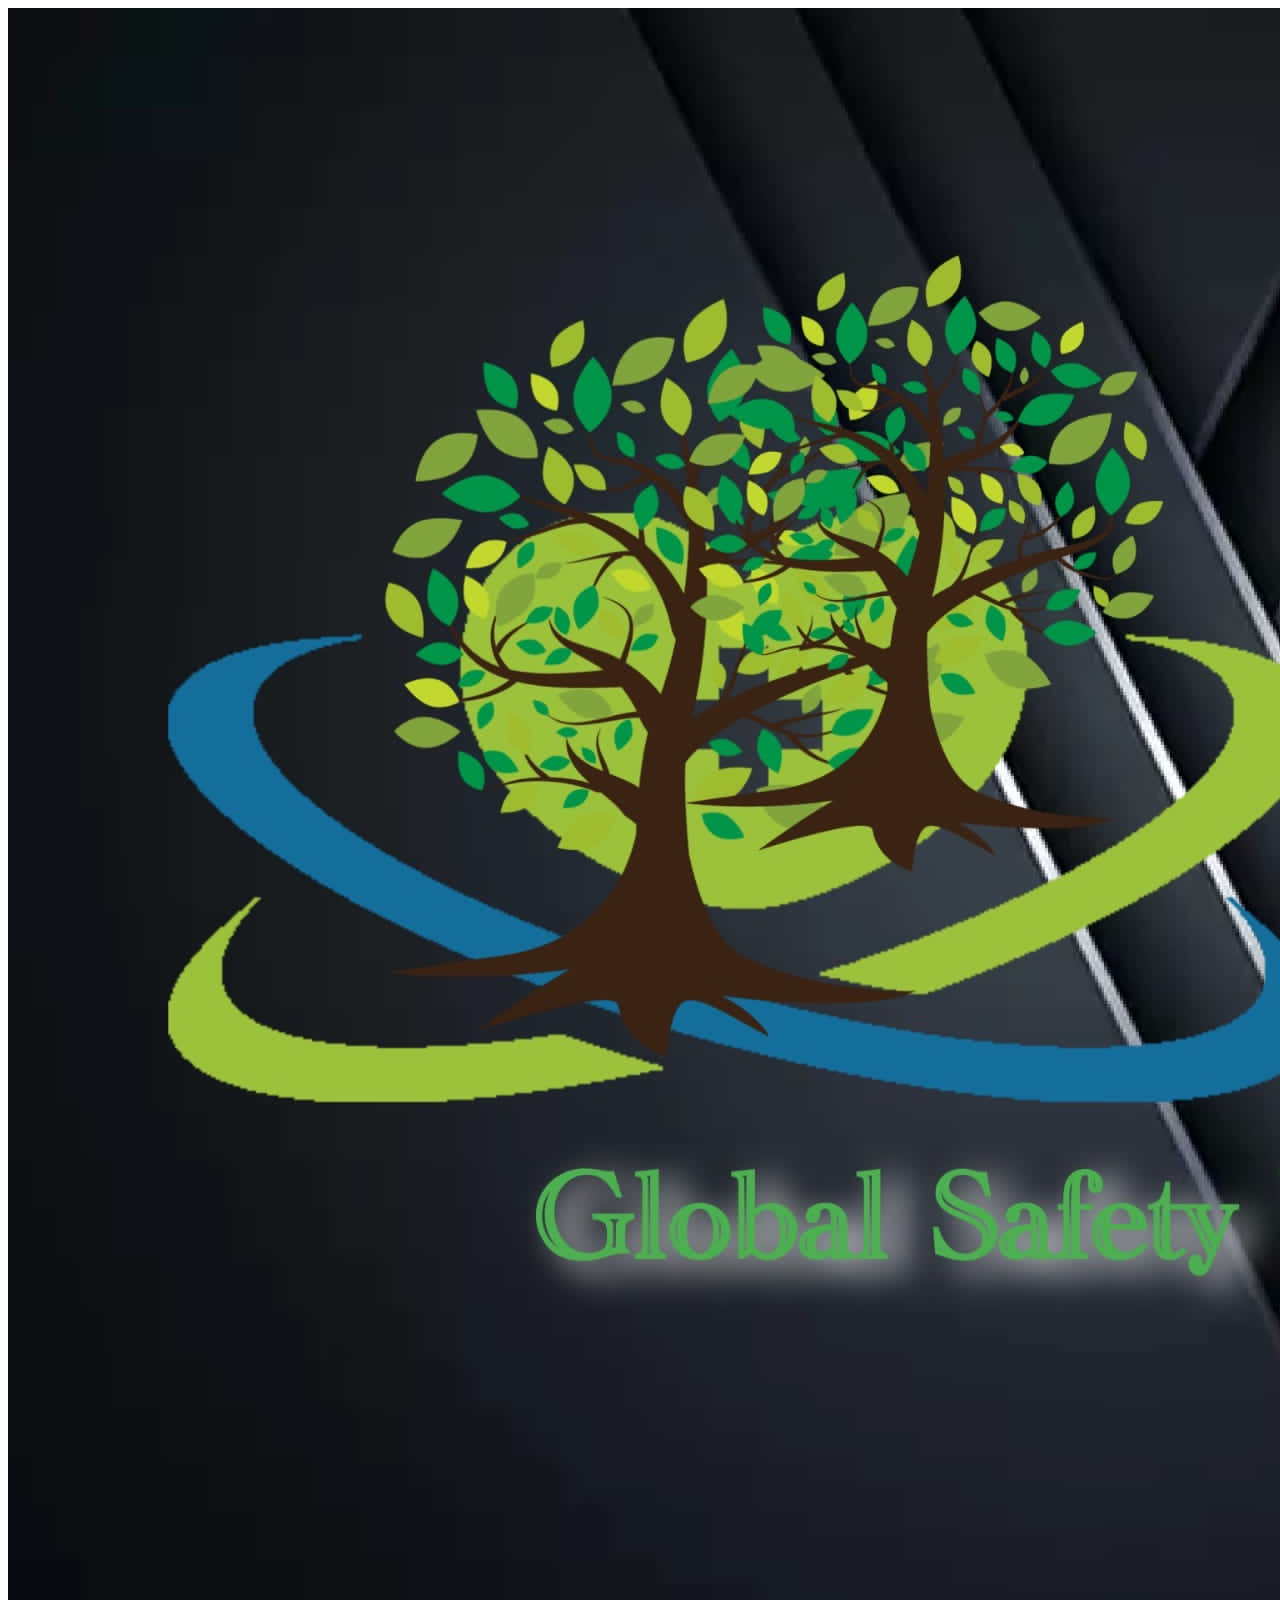
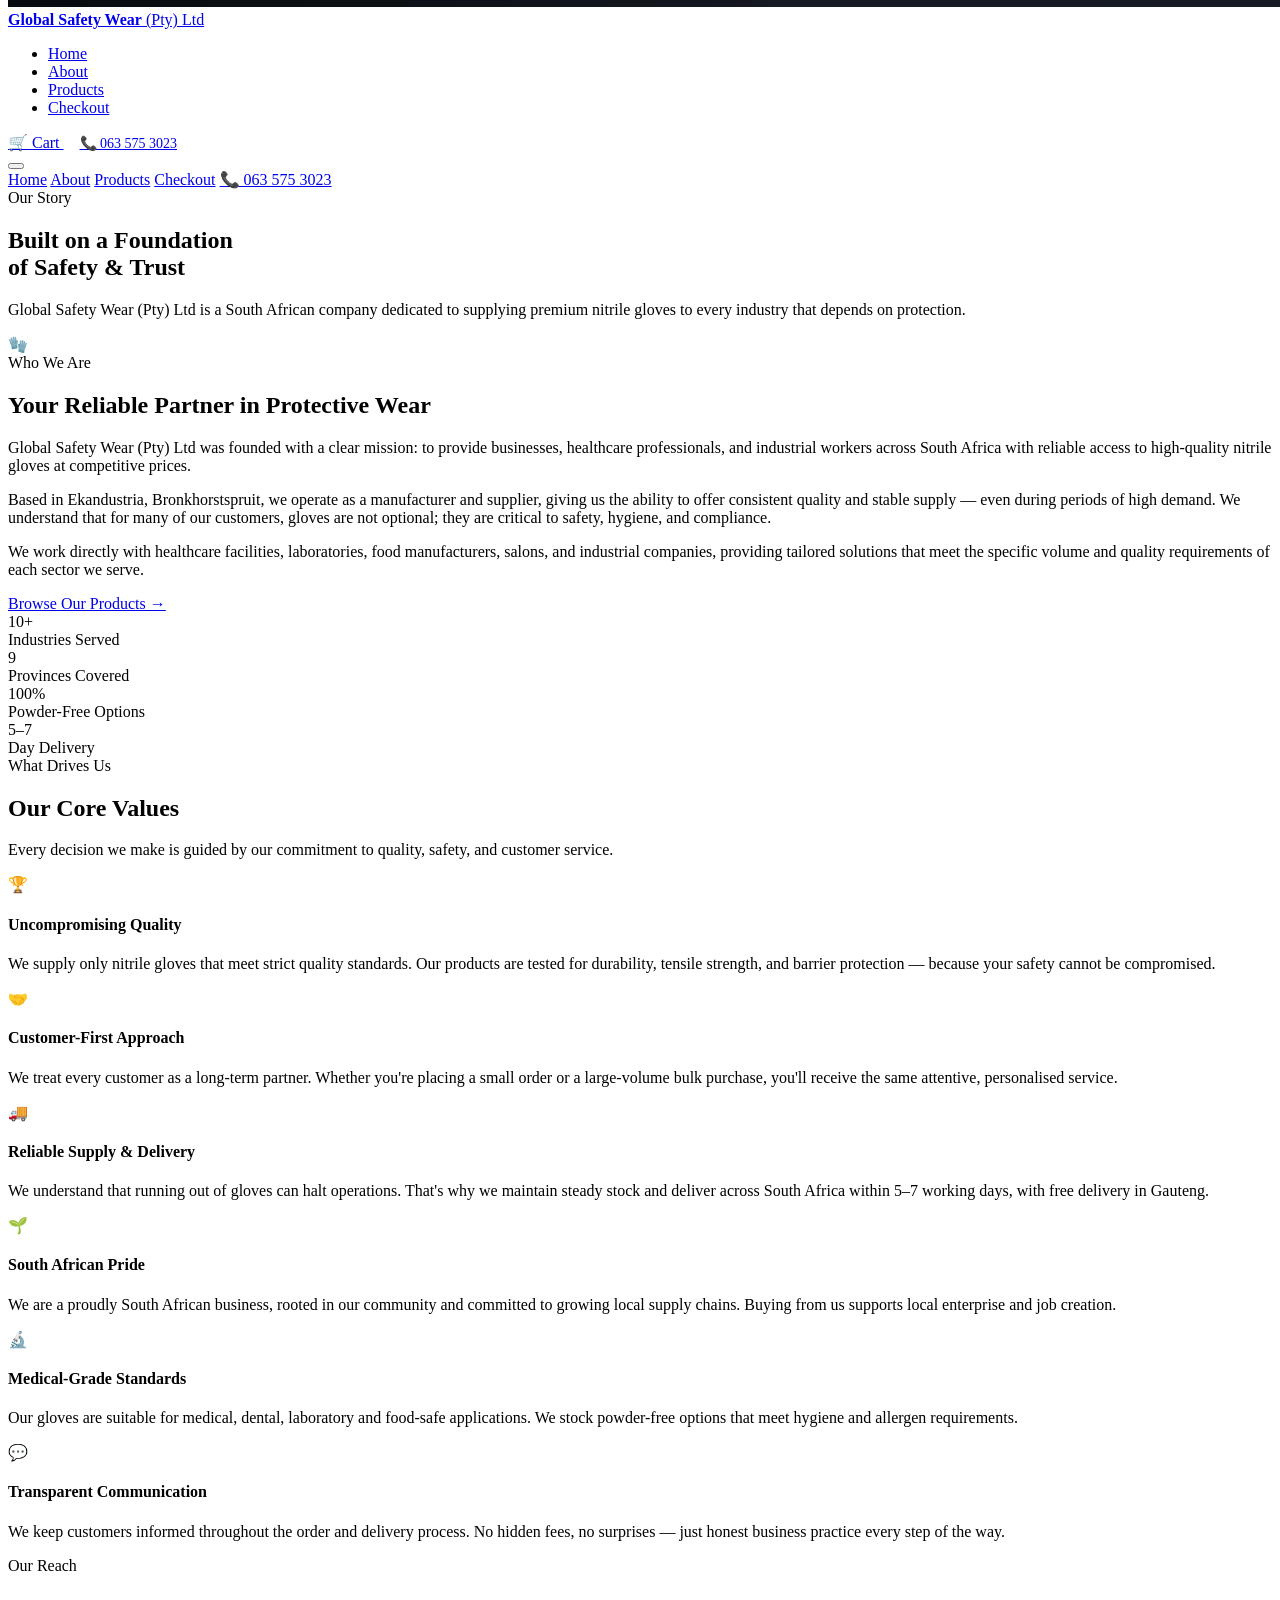
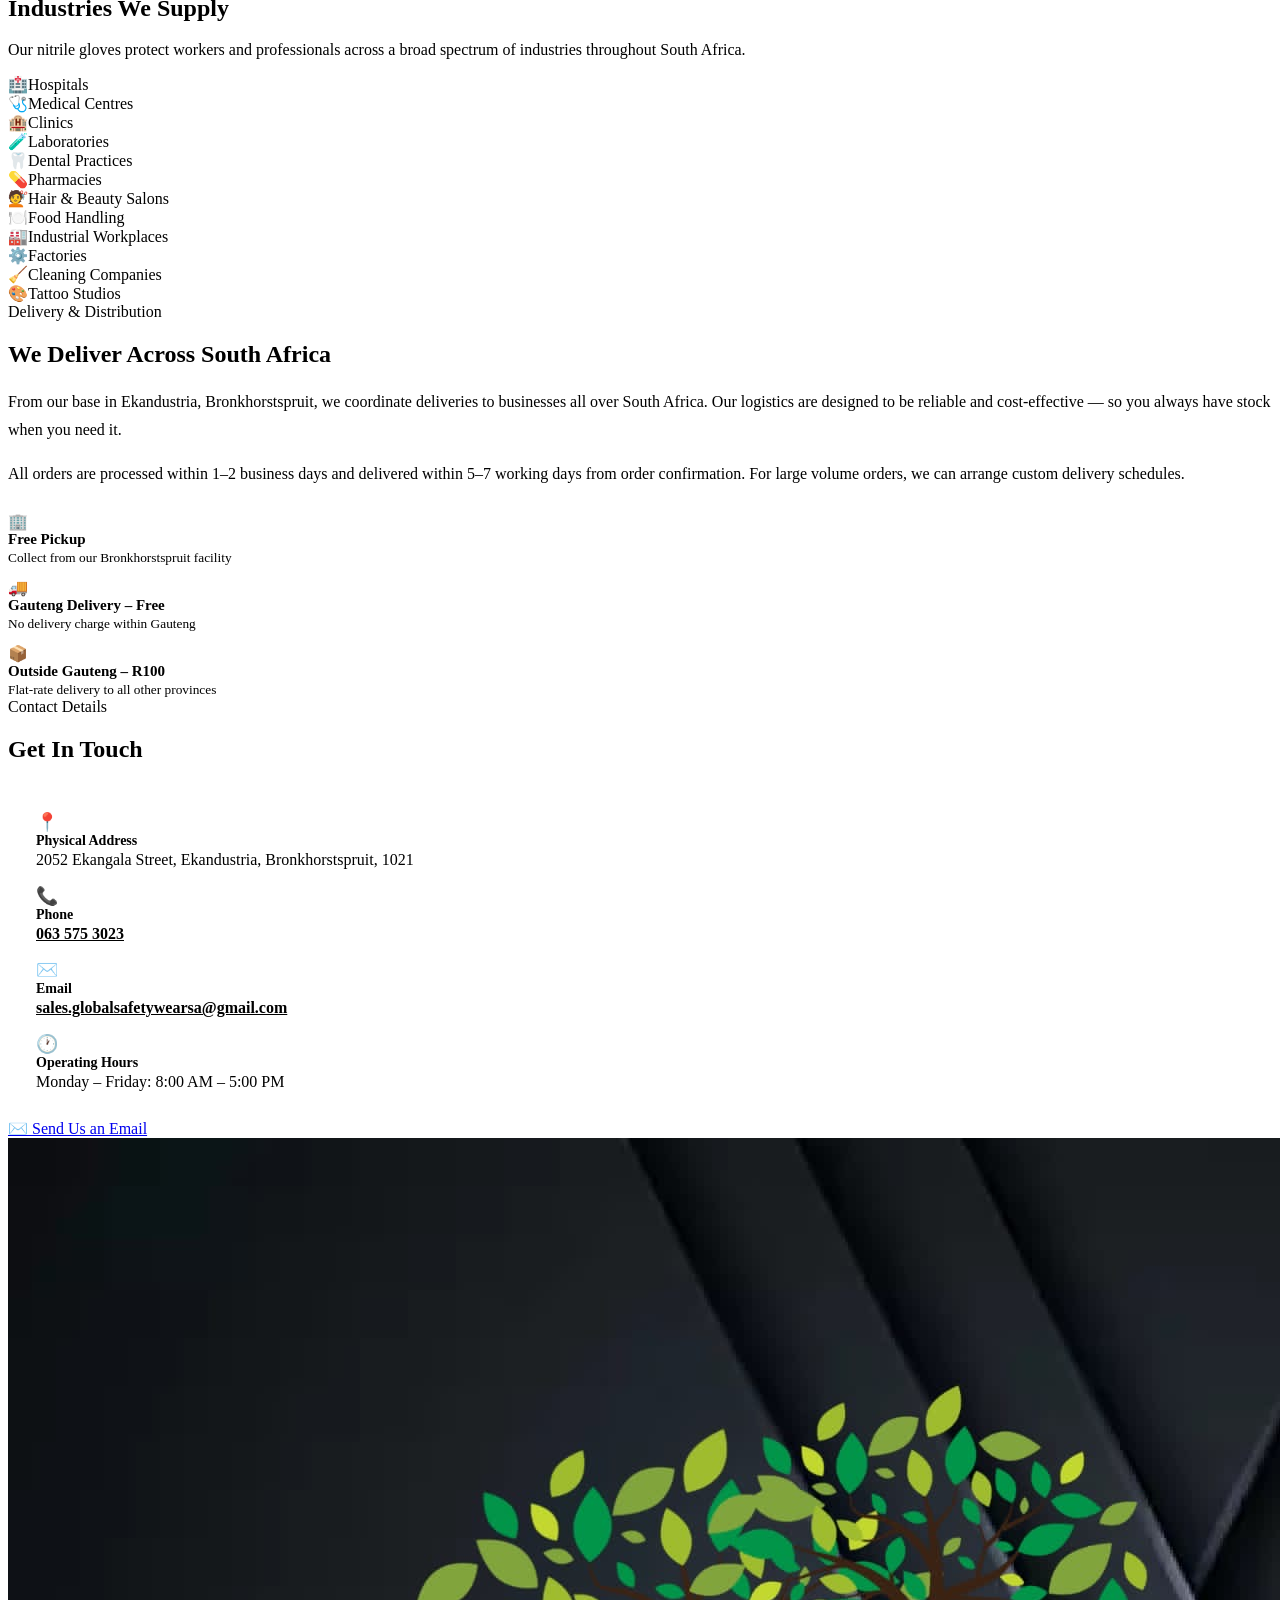
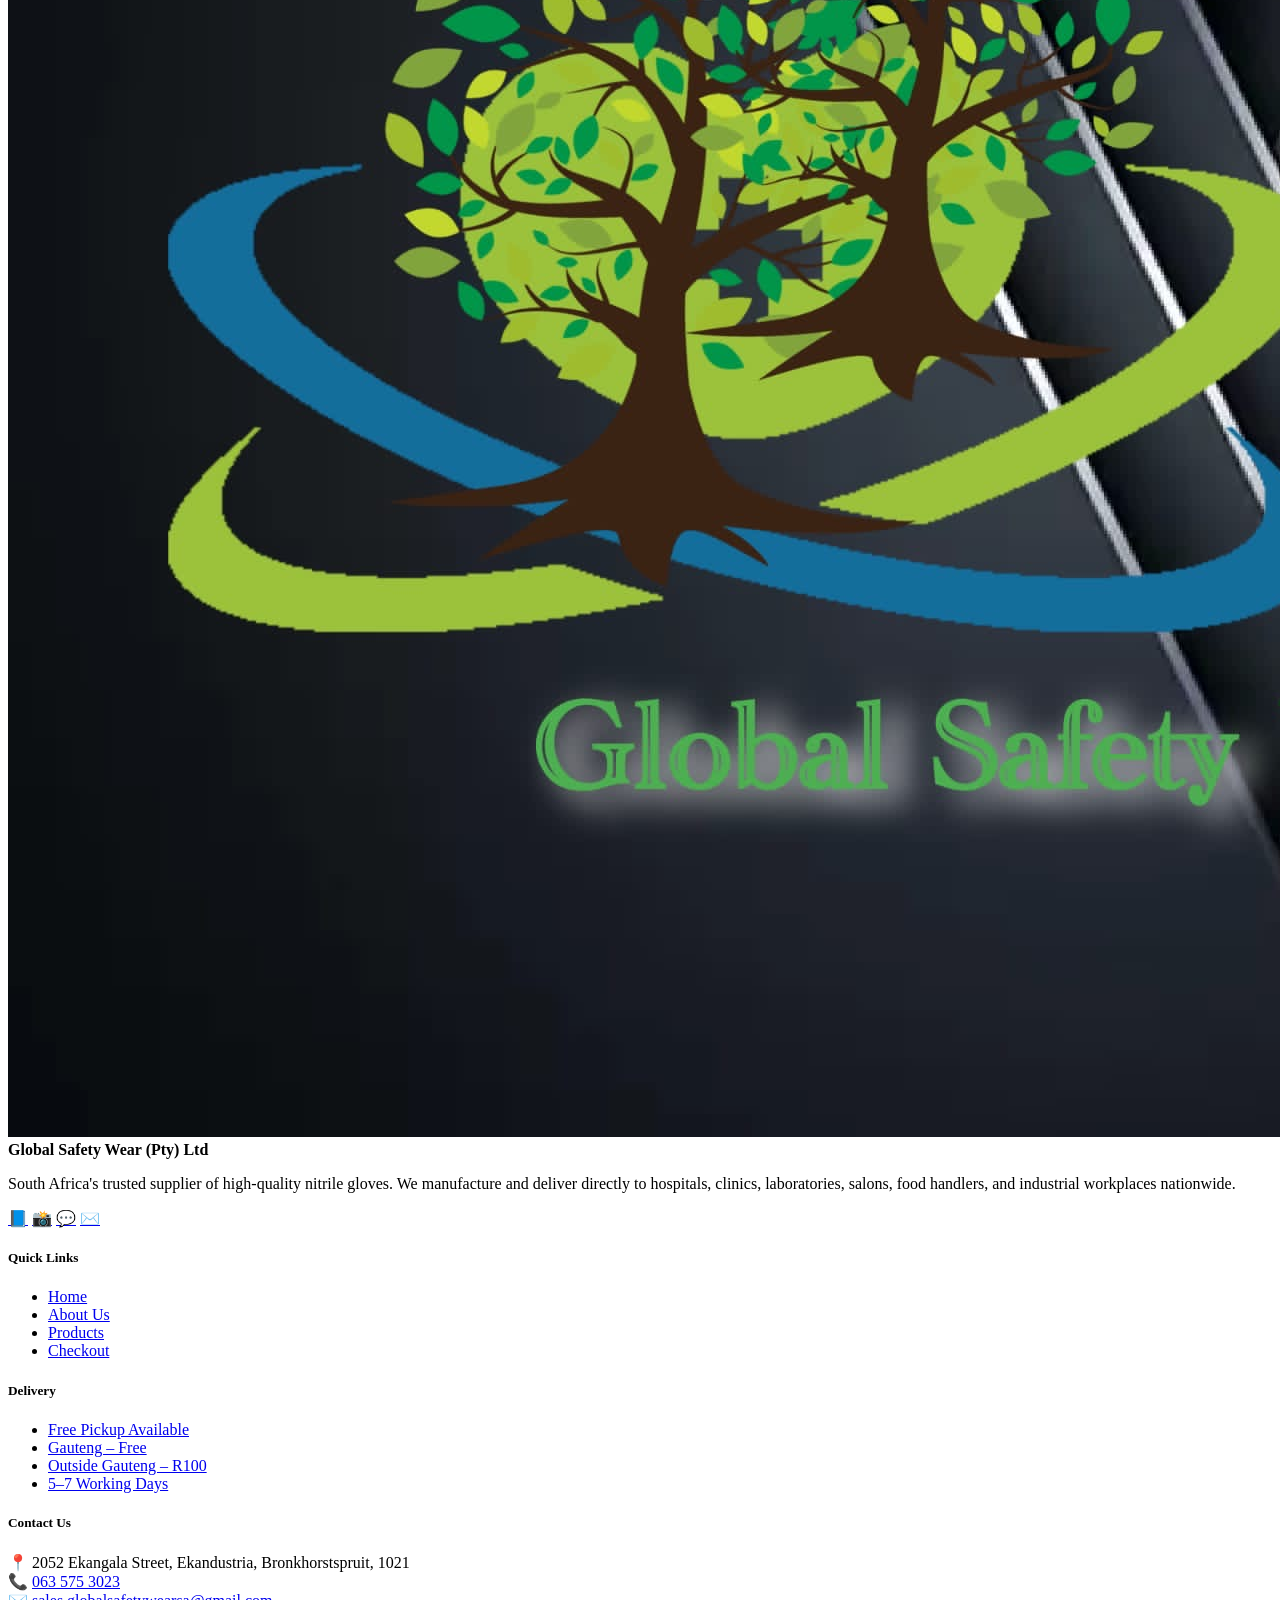
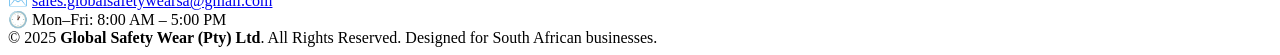
==== about.html @ 9cd60e4d "Rename about (1).html to about.html" ====
<!DOCTYPE html>
<html lang="en">
<head>
  <meta charset="UTF-8" />
  <meta name="viewport" content="width=device-width, initial-scale=1.0" />
  <meta name="description" content="About Global Safety Wear (Pty) Ltd – South Africa's trusted nitrile glove supplier committed to quality and safety." />
  <title>About Us | Global Safety Wear (Pty) Ltd</title>
  <link rel="stylesheet" href="style.css" />
</head>
<body>

<!-- ==================== NAVIGATION ==================== -->
<nav class="navbar">
  <div class="container nav-inner">
    <a href="index.html" class="nav-logo">
      <img src="logo.jpg" alt="Global Safety Wear Logo" onerror="this.style.display='none'" />
      <div class="nav-logo-text">
        <strong>Global Safety Wear</strong>
        <span>(Pty) Ltd</span>
      </div>
    </a>
    <ul class="nav-links">
      <li><a href="index.html">Home</a></li>
      <li><a href="about.html" class="active">About</a></li>
      <li><a href="products.html">Products</a></li>
      <li><a href="payment.html">Checkout</a></li>
    </ul>
    <div class="nav-right">
      <a href="products.html" class="nav-cart-btn">
        🛒 Cart
        <span class="cart-count" style="display:none;">0</span>
      </a>
      <a href="tel:0635753023" class="btn btn-outline" style="padding:8px 16px;font-size:14px;">📞 063 575 3023</a>
    </div>
    <button class="nav-hamburger" aria-label="Open menu">
      <span></span><span></span><span></span>
    </button>
  </div>
  <nav class="nav-mobile">
    <a href="index.html">Home</a>
    <a href="about.html" class="active">About</a>
    <a href="products.html">Products</a>
    <a href="payment.html">Checkout</a>
    <a href="tel:0635753023">📞 063 575 3023</a>
  </nav>
</nav>

<!-- ==================== PAGE HERO ==================== -->
<section class="page-hero">
  <div class="container">
    <div class="tag">Our Story</div>
    <h1>Built on a Foundation<br>of Safety &amp; Trust</h1>
    <p>Global Safety Wear (Pty) Ltd is a South African company dedicated to supplying premium nitrile gloves to every industry that depends on protection.</p>
  </div>
</section>

<!-- ==================== ABOUT INTRO ==================== -->
<section class="about-intro section-pad">
  <div class="container">
    <div class="about-grid">
      <div class="about-visual">🧤</div>
      <div class="about-text">
        <div class="tag">Who We Are</div>
        <h2>Your Reliable Partner in Protective Wear</h2>
        <p>Global Safety Wear (Pty) Ltd was founded with a clear mission: to provide businesses, healthcare professionals, and industrial workers across South Africa with reliable access to high-quality nitrile gloves at competitive prices.</p>
        <p>Based in Ekandustria, Bronkhorstspruit, we operate as a manufacturer and supplier, giving us the ability to offer consistent quality and stable supply — even during periods of high demand. We understand that for many of our customers, gloves are not optional; they are critical to safety, hygiene, and compliance.</p>
        <p>We work directly with healthcare facilities, laboratories, food manufacturers, salons, and industrial companies, providing tailored solutions that meet the specific volume and quality requirements of each sector we serve.</p>
        <a href="products.html" class="btn btn-primary" style="margin-top:8px;">Browse Our Products →</a>
      </div>
    </div>
  </div>
</section>

<!-- ==================== STATS ==================== -->
<section class="stats-bar">
  <div class="container">
    <div class="stats-grid">
      <div class="stat-item">
        <div class="stat-num">10+</div>
        <div class="stat-label">Industries Served</div>
      </div>
      <div class="stat-item">
        <div class="stat-num">9</div>
        <div class="stat-label">Provinces Covered</div>
      </div>
      <div class="stat-item">
        <div class="stat-num">100%</div>
        <div class="stat-label">Powder-Free Options</div>
      </div>
      <div class="stat-item">
        <div class="stat-num">5–7</div>
        <div class="stat-label">Day Delivery</div>
      </div>
    </div>
  </div>
</section>

<!-- ==================== VALUES ==================== -->
<section class="section-pad" style="background:var(--off-white);">
  <div class="container">
    <div class="text-center">
      <div class="tag">What Drives Us</div>
      <h2 class="section-title">Our Core Values</h2>
      <p class="section-sub">Every decision we make is guided by our commitment to quality, safety, and customer service.</p>
    </div>
    <div class="values-grid">
      <div class="value-card">
        <div class="value-icon">🏆</div>
        <h4>Uncompromising Quality</h4>
        <p>We supply only nitrile gloves that meet strict quality standards. Our products are tested for durability, tensile strength, and barrier protection — because your safety cannot be compromised.</p>
      </div>
      <div class="value-card">
        <div class="value-icon">🤝</div>
        <h4>Customer-First Approach</h4>
        <p>We treat every customer as a long-term partner. Whether you're placing a small order or a large-volume bulk purchase, you'll receive the same attentive, personalised service.</p>
      </div>
      <div class="value-card">
        <div class="value-icon">🚚</div>
        <h4>Reliable Supply &amp; Delivery</h4>
        <p>We understand that running out of gloves can halt operations. That's why we maintain steady stock and deliver across South Africa within 5–7 working days, with free delivery in Gauteng.</p>
      </div>
      <div class="value-card">
        <div class="value-icon">🌱</div>
        <h4>South African Pride</h4>
        <p>We are a proudly South African business, rooted in our community and committed to growing local supply chains. Buying from us supports local enterprise and job creation.</p>
      </div>
      <div class="value-card">
        <div class="value-icon">🔬</div>
        <h4>Medical-Grade Standards</h4>
        <p>Our gloves are suitable for medical, dental, laboratory and food-safe applications. We stock powder-free options that meet hygiene and allergen requirements.</p>
      </div>
      <div class="value-card">
        <div class="value-icon">💬</div>
        <h4>Transparent Communication</h4>
        <p>We keep customers informed throughout the order and delivery process. No hidden fees, no surprises — just honest business practice every step of the way.</p>
      </div>
    </div>
  </div>
</section>

<!-- ==================== INDUSTRIES FULL ==================== -->
<section class="industries-full section-pad">
  <div class="container">
    <div class="text-center">
      <div class="tag">Our Reach</div>
      <h2 class="section-title">Industries We Supply</h2>
      <p class="section-sub">Our nitrile gloves protect workers and professionals across a broad spectrum of industries throughout South Africa.</p>
    </div>
    <div class="ind-full-grid">
      <div class="ind-full-card"><span class="ico">🏥</span><span>Hospitals</span></div>
      <div class="ind-full-card"><span class="ico">🩺</span><span>Medical Centres</span></div>
      <div class="ind-full-card"><span class="ico">🏨</span><span>Clinics</span></div>
      <div class="ind-full-card"><span class="ico">🧪</span><span>Laboratories</span></div>
      <div class="ind-full-card"><span class="ico">🦷</span><span>Dental Practices</span></div>
      <div class="ind-full-card"><span class="ico">💊</span><span>Pharmacies</span></div>
      <div class="ind-full-card"><span class="ico">💇</span><span>Hair &amp; Beauty Salons</span></div>
      <div class="ind-full-card"><span class="ico">🍽️</span><span>Food Handling</span></div>
      <div class="ind-full-card"><span class="ico">🏭</span><span>Industrial Workplaces</span></div>
      <div class="ind-full-card"><span class="ico">⚙️</span><span>Factories</span></div>
      <div class="ind-full-card"><span class="ico">🧹</span><span>Cleaning Companies</span></div>
      <div class="ind-full-card"><span class="ico">🎨</span><span>Tattoo Studios</span></div>
    </div>
  </div>
</section>

<!-- ==================== DELIVERY INFO ==================== -->
<section class="section-pad" style="background:var(--white);">
  <div class="container">
    <div class="about-grid" style="align-items:start;gap:40px;">
      <div>
        <div class="tag">Delivery &amp; Distribution</div>
        <h2 class="section-title">We Deliver Across South Africa</h2>
        <p style="font-size:16px;line-height:1.75;color:var(--text-body);margin-bottom:16px;">From our base in Ekandustria, Bronkhorstspruit, we coordinate deliveries to businesses all over South Africa. Our logistics are designed to be reliable and cost-effective — so you always have stock when you need it.</p>
        <p style="font-size:16px;line-height:1.75;color:var(--text-body);margin-bottom:24px;">All orders are processed within 1–2 business days and delivered within 5–7 working days from order confirmation. For large volume orders, we can arrange custom delivery schedules.</p>
        <div style="display:flex;flex-direction:column;gap:12px;">
          <div class="ind-full-card" style="border-left:4px solid var(--green-mid);">
            <span class="ico">🏢</span>
            <div>
              <strong style="font-family:var(--font-head);font-size:15px;color:var(--blue-dark);display:block;">Free Pickup</strong>
              <small style="color:var(--grey-dark);">Collect from our Bronkhorstspruit facility</small>
            </div>
          </div>
          <div class="ind-full-card" style="border-left:4px solid var(--blue-mid);">
            <span class="ico">🚚</span>
            <div>
              <strong style="font-family:var(--font-head);font-size:15px;color:var(--blue-dark);display:block;">Gauteng Delivery – Free</strong>
              <small style="color:var(--grey-dark);">No delivery charge within Gauteng</small>
            </div>
          </div>
          <div class="ind-full-card" style="border-left:4px solid var(--grey-mid);">
            <span class="ico">📦</span>
            <div>
              <strong style="font-family:var(--font-head);font-size:15px;color:var(--blue-dark);display:block;">Outside Gauteng – R100</strong>
              <small style="color:var(--grey-dark);">Flat-rate delivery to all other provinces</small>
            </div>
          </div>
        </div>
      </div>
      <div>
        <div class="tag">Contact Details</div>
        <h2 class="section-title">Get In Touch</h2>
        <div style="background:var(--off-white);border:1px solid var(--grey-light);border-radius:var(--radius-lg);padding:28px;">
          <div class="footer-contact-item" style="margin-bottom:16px;">
            <span class="ico" style="color:var(--green-mid);font-size:18px;">📍</span>
            <div>
              <strong style="font-family:var(--font-head);font-size:14px;color:var(--blue-dark);display:block;margin-bottom:2px;">Physical Address</strong>
              2052 Ekangala Street, Ekandustria, Bronkhorstspruit, 1021
            </div>
          </div>
          <div class="footer-contact-item" style="margin-bottom:16px;">
            <span class="ico" style="color:var(--green-mid);font-size:18px;">📞</span>
            <div>
              <strong style="font-family:var(--font-head);font-size:14px;color:var(--blue-dark);display:block;margin-bottom:2px;">Phone</strong>
              <a href="tel:0635753023" style="color:var(--blue-mid);font-weight:600;">063 575 3023</a>
            </div>
          </div>
          <div class="footer-contact-item" style="margin-bottom:16px;">
            <span class="ico" style="color:var(--green-mid);font-size:18px;">✉️</span>
            <div>
              <strong style="font-family:var(--font-head);font-size:14px;color:var(--blue-dark);display:block;margin-bottom:2px;">Email</strong>
              <a href="mailto:sales.globalsafetywearsa@gmail.com" style="color:var(--blue-mid);font-weight:600;">sales.globalsafetywearsa@gmail.com</a>
            </div>
          </div>
          <div class="footer-contact-item">
            <span class="ico" style="color:var(--green-mid);font-size:18px;">🕐</span>
            <div>
              <strong style="font-family:var(--font-head);font-size:14px;color:var(--blue-dark);display:block;margin-bottom:2px;">Operating Hours</strong>
              Monday – Friday: 8:00 AM – 5:00 PM
            </div>
          </div>
        </div>
        <a href="mailto:sales.globalsafetywearsa@gmail.com" class="btn btn-primary" style="margin-top:20px;width:100%;justify-content:center;">✉️ Send Us an Email</a>
      </div>
    </div>
  </div>
</section>

<!-- ==================== FOOTER ==================== -->
<footer class="footer">
  <div class="container">
    <div class="footer-grid">
      <div>
        <div class="footer-logo">
          <img src="logo.jpg" alt="Global Safety Wear Logo" onerror="this.style.display='none'" />
          <strong>Global Safety Wear (Pty) Ltd</strong>
        </div>
        <p class="footer-about">South Africa's trusted supplier of high-quality nitrile gloves. We manufacture and deliver directly to hospitals, clinics, laboratories, salons, food handlers, and industrial workplaces nationwide.</p>
        <div class="footer-social">
          <a href="#" class="social-icon">📘</a>
          <a href="#" class="social-icon">📸</a>
          <a href="#" class="social-icon">💬</a>
          <a href="mailto:sales.globalsafetywearsa@gmail.com" class="social-icon">✉️</a>
        </div>
      </div>
      <div class="footer-col">
        <h5>Quick Links</h5>
        <ul>
          <li><a href="index.html">Home</a></li>
          <li><a href="about.html">About Us</a></li>
          <li><a href="products.html">Products</a></li>
          <li><a href="payment.html">Checkout</a></li>
        </ul>
      </div>
      <div class="footer-col">
        <h5>Delivery</h5>
        <ul>
          <li><a href="#">Free Pickup Available</a></li>
          <li><a href="#">Gauteng – Free</a></li>
          <li><a href="#">Outside Gauteng – R100</a></li>
          <li><a href="#">5–7 Working Days</a></li>
        </ul>
      </div>
      <div class="footer-col">
        <h5>Contact Us</h5>
        <div class="footer-contact-item">
          <span class="ico">📍</span>
          <span>2052 Ekangala Street, Ekandustria, Bronkhorstspruit, 1021</span>
        </div>
        <div class="footer-contact-item">
          <span class="ico">📞</span>
          <a href="tel:0635753023">063 575 3023</a>
        </div>
        <div class="footer-contact-item">
          <span class="ico">✉️</span>
          <a href="mailto:sales.globalsafetywearsa@gmail.com">sales.globalsafetywearsa@gmail.com</a>
        </div>
        <div class="footer-contact-item">
          <span class="ico">🕐</span>
          <span>Mon–Fri: 8:00 AM – 5:00 PM</span>
        </div>
      </div>
    </div>
    <div class="footer-bottom">
      <span>&copy; 2025 <strong>Global Safety Wear (Pty) Ltd</strong>. All Rights Reserved.</span>
      <span>Designed for South African businesses.</span>
    </div>
  </div>
</footer>

<script src="script.js"></script>
</body>
</html>
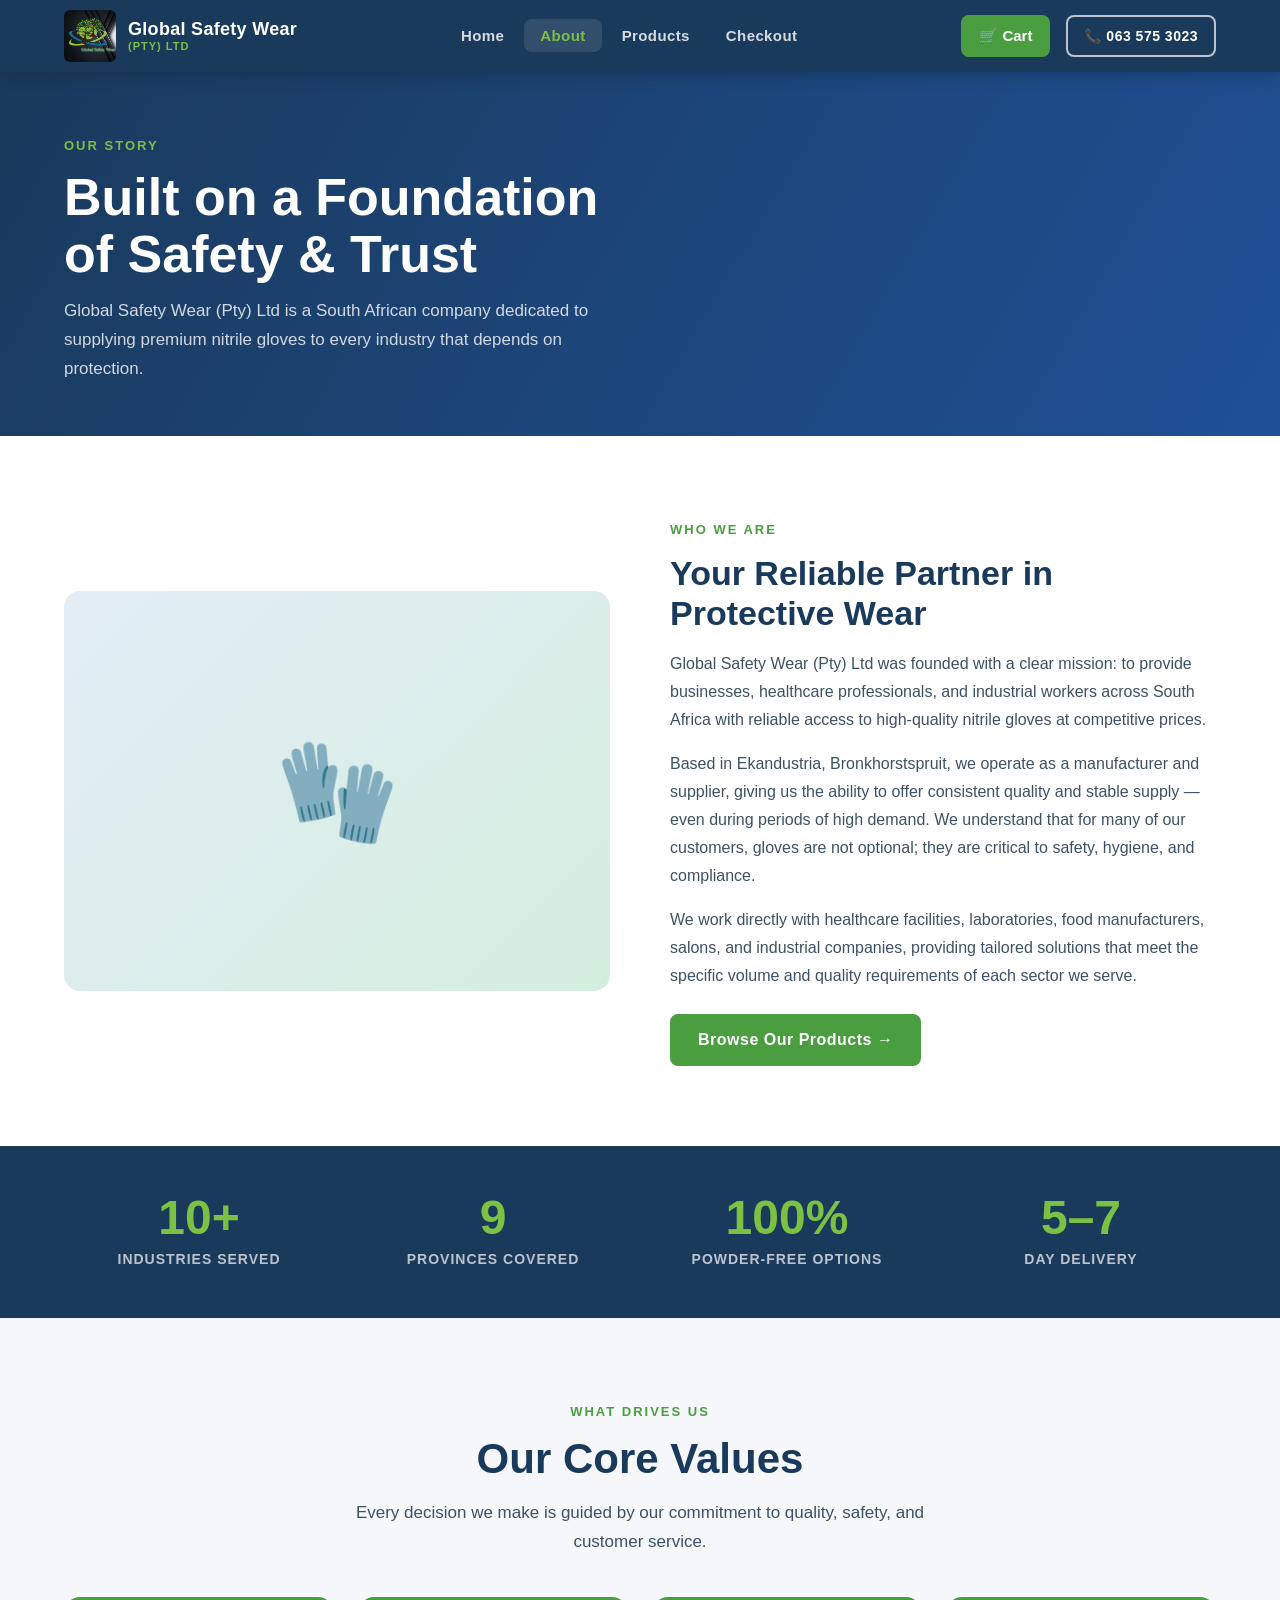
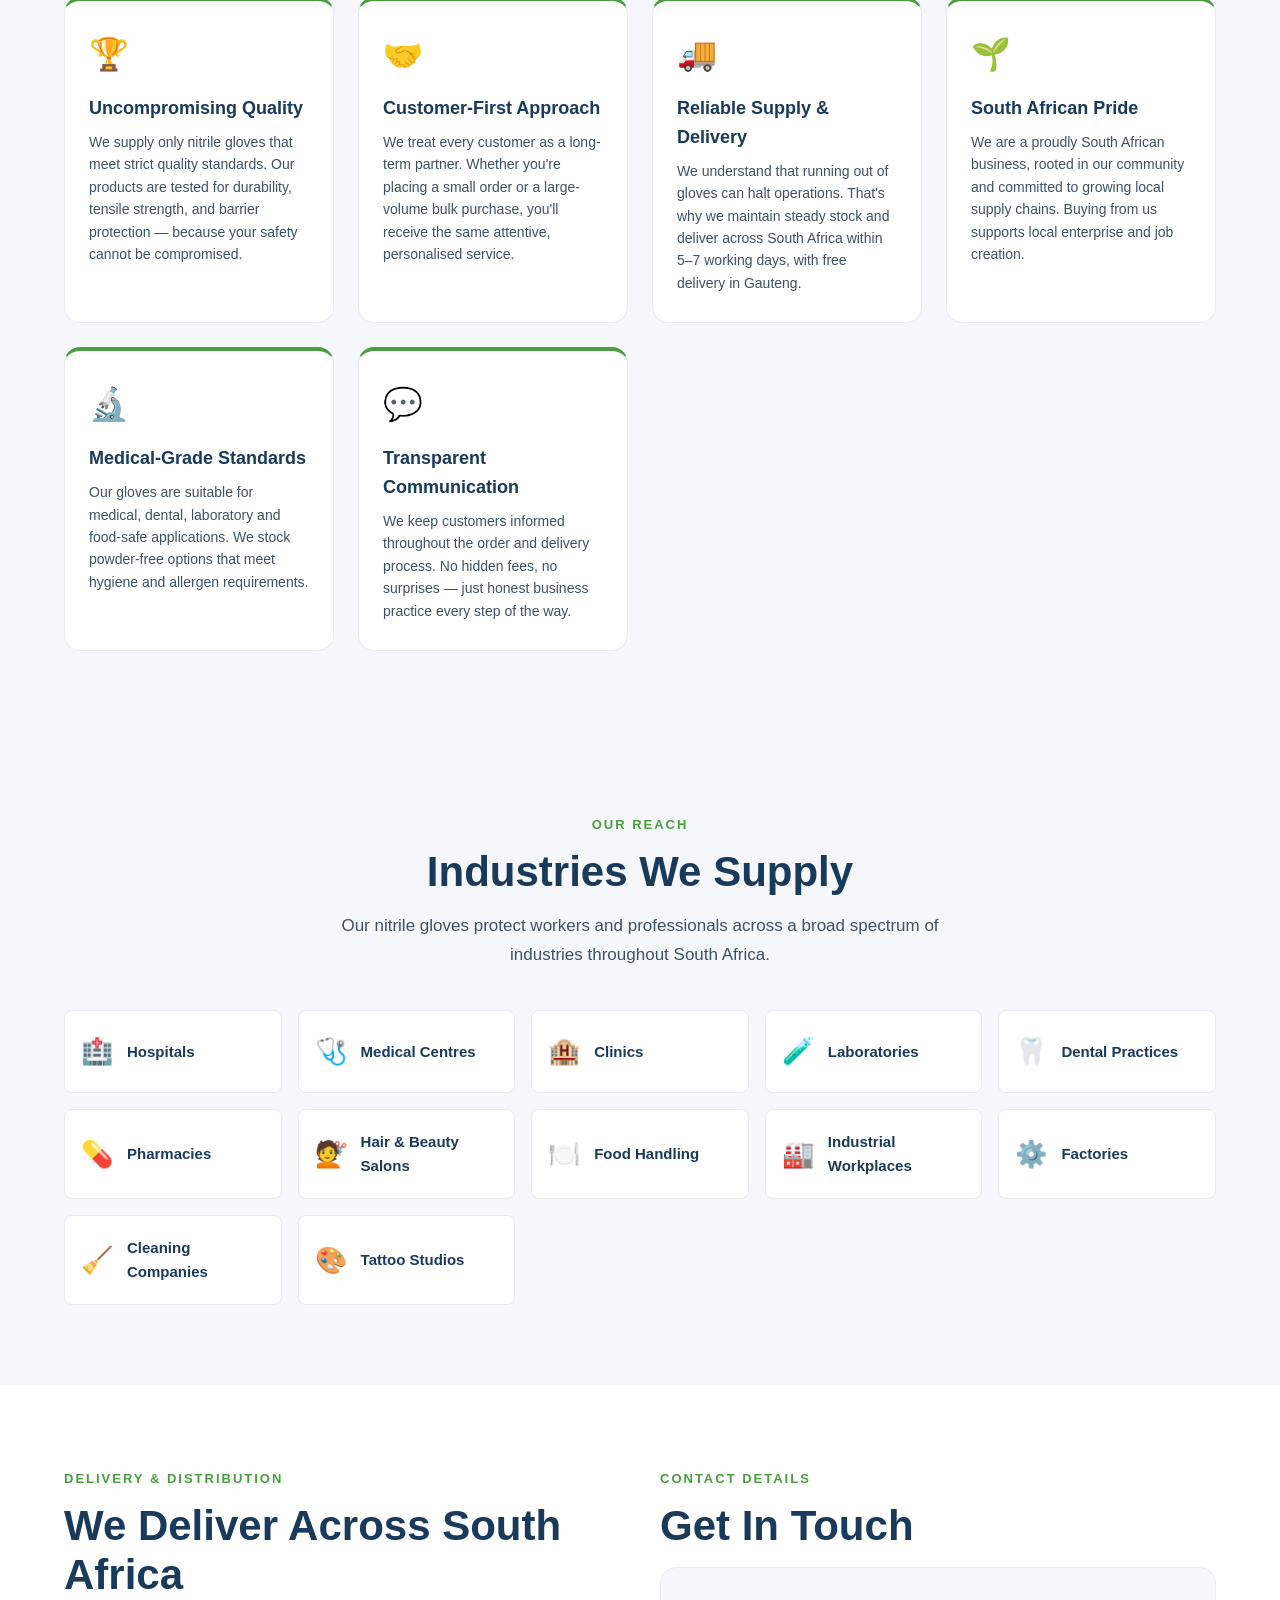
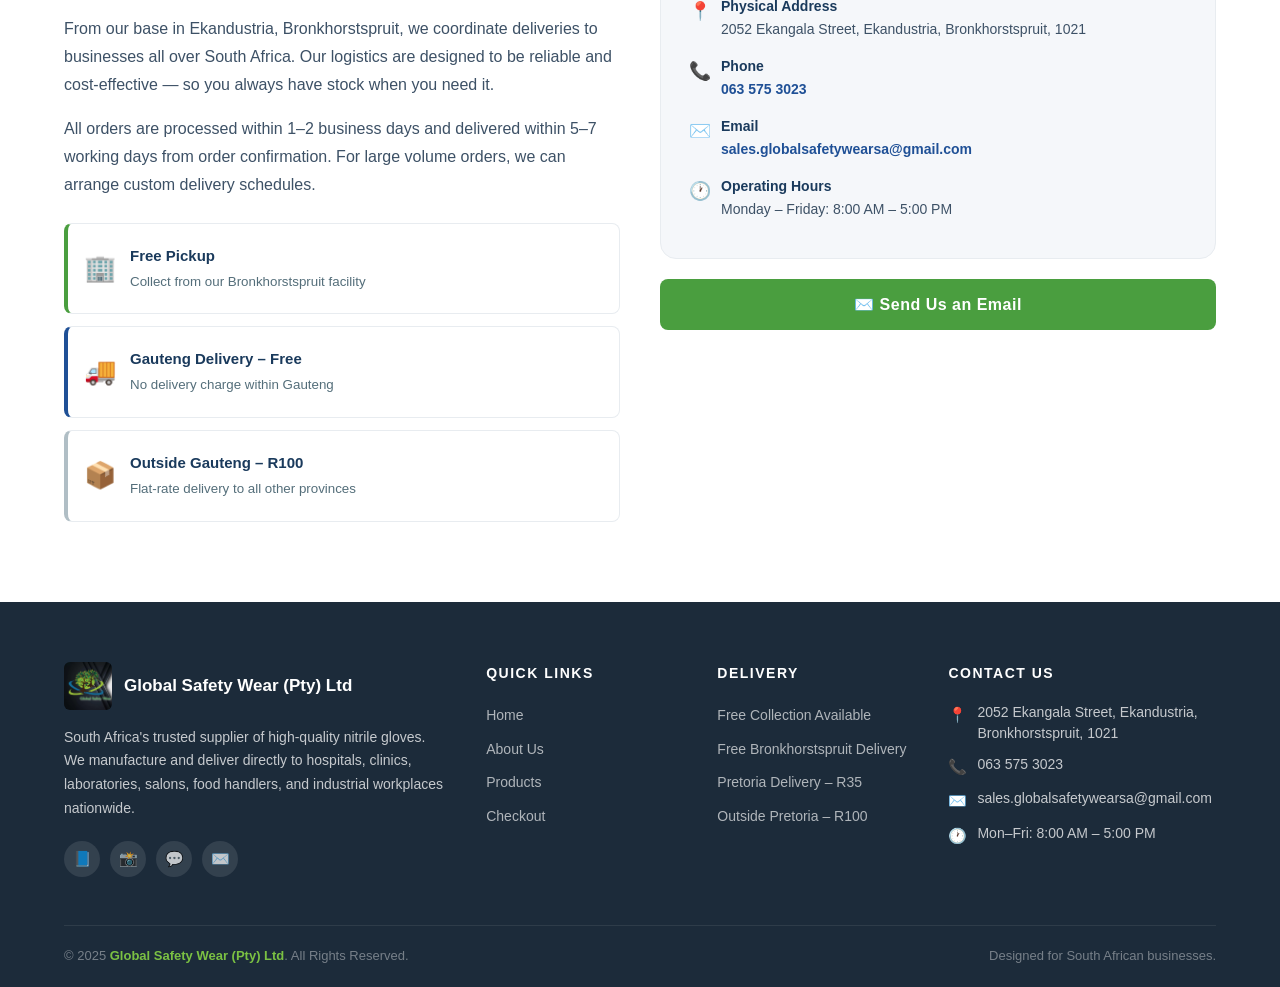
==== commit ff33979d: "Update about.html" ====
--- a/about.html
+++ b/about.html
@@ -263,12 +263,12 @@
       </div>
       <div class="footer-col">
         <h5>Delivery</h5>
-        <ul>
-          <li><a href="#">Free Pickup Available</a></li>
-          <li><a href="#">Gauteng – Free</a></li>
-          <li><a href="#">Outside Gauteng – R100</a></li>
-          <li><a href="#">5–7 Working Days</a></li>
-        </ul>
+          <ul>
+  <li><a href="#">Free Collection Available</a></li>
+  <li><a href="#">Free Bronkhorstspruit Delivery</a></li>
+  <li><a href="#">Pretoria Delivery – R35</a></li>
+  <li><a href="#">Outside Pretoria – R100</a></li>
+</ul>
       </div>
       <div class="footer-col">
         <h5>Contact Us</h5>
--- a/style.css
+++ b/style.css
@@ -0,0 +1,1617 @@
+/* ============================================================
+   Global Safety Wear (Pty) Ltd — Main Stylesheet
+   Brand colours: Deep Blue #1a3a5c | Green #4a9e3f | Lime #7bc143
+   ============================================================ */
+
+/* ---------- Google Fonts ---------- */
+@import url('https://fonts.googleapis.com/css2?family=Barlow:wght@300;400;500;600;700;800&family=Barlow+Condensed:wght@600;700;800&display=swap');
+
+/* ---------- CSS Variables ---------- */
+:root {
+  --blue-dark:   #1a3a5c;
+  --blue-mid:    #1f5096;
+  --blue-light:  #2e6fbd;
+  --green-dark:  #2d7a24;
+  --green-mid:   #4a9e3f;
+  --green-light: #7bc143;
+  --white:       #ffffff;
+  --off-white:   #f5f7fa;
+  --grey-light:  #e8ecf0;
+  --grey-mid:    #b0bec5;
+  --grey-dark:   #546e7a;
+  --text-dark:   #1c2b3a;
+  --text-body:   #3d5166;
+  --shadow-sm:   0 2px 8px rgba(26,58,92,0.10);
+  --shadow-md:   0 6px 24px rgba(26,58,92,0.14);
+  --shadow-lg:   0 16px 48px rgba(26,58,92,0.18);
+  --radius:      8px;
+  --radius-lg:   16px;
+  --nav-h:       72px;
+  --font-head:   'Barlow Condensed', sans-serif;
+  --font-body:   'Barlow', sans-serif;
+  --transition:  0.25s ease;
+}
+
+/* ---------- Reset & Base ---------- */
+*, *::before, *::after { box-sizing: border-box; margin: 0; padding: 0; }
+html { scroll-behavior: smooth; }
+body {
+  font-family: var(--font-body);
+  font-size: 16px;
+  color: var(--text-body);
+  background: var(--white);
+  line-height: 1.6;
+  -webkit-font-smoothing: antialiased;
+}
+img { display: block; max-width: 100%; }
+a { text-decoration: none; color: inherit; }
+ul { list-style: none; }
+button { cursor: pointer; font-family: var(--font-body); border: none; }
+
+/* ---------- Utility ---------- */
+.container {
+  max-width: 1200px;
+  margin: 0 auto;
+  padding: 0 24px;
+}
+.section-pad { padding: 80px 0; }
+.section-pad-sm { padding: 52px 0; }
+
+.tag {
+  display: inline-block;
+  font-family: var(--font-head);
+  font-size: 13px;
+  font-weight: 700;
+  letter-spacing: 2px;
+  text-transform: uppercase;
+  color: var(--green-mid);
+  margin-bottom: 12px;
+}
+.section-title {
+  font-family: var(--font-head);
+  font-size: clamp(28px, 4vw, 42px);
+  font-weight: 800;
+  color: var(--blue-dark);
+  line-height: 1.15;
+  margin-bottom: 16px;
+}
+.section-sub {
+  font-size: 17px;
+  color: var(--text-body);
+  max-width: 620px;
+  line-height: 1.7;
+}
+.text-center { text-align: center; }
+.text-center .section-sub { margin: 0 auto; }
+
+/* ---------- Buttons ---------- */
+.btn {
+  display: inline-flex;
+  align-items: center;
+  gap: 8px;
+  padding: 13px 28px;
+  border-radius: var(--radius);
+  font-family: var(--font-head);
+  font-size: 16px;
+  font-weight: 700;
+  letter-spacing: 0.5px;
+  transition: background var(--transition), transform var(--transition), box-shadow var(--transition);
+}
+.btn-primary {
+  background: var(--green-mid);
+  color: var(--white);
+}
+.btn-primary:hover {
+  background: var(--green-dark);
+  transform: translateY(-2px);
+  box-shadow: 0 6px 20px rgba(74,158,63,0.35);
+}
+.btn-outline {
+  background: transparent;
+  color: var(--white);
+  border: 2px solid rgba(255,255,255,0.7);
+}
+.btn-outline:hover {
+  background: rgba(255,255,255,0.12);
+  border-color: var(--white);
+}
+.btn-blue {
+  background: var(--blue-mid);
+  color: var(--white);
+}
+.btn-blue:hover {
+  background: var(--blue-dark);
+  transform: translateY(-2px);
+  box-shadow: 0 6px 20px rgba(31,80,150,0.35);
+}
+
+/* ============================================================
+   NAVIGATION
+   ============================================================ */
+.navbar {
+  position: sticky;
+  top: 0;
+  z-index: 1000;
+  height: var(--nav-h);
+  background: var(--blue-dark);
+  box-shadow: 0 2px 16px rgba(0,0,0,0.22);
+}
+.nav-inner {
+  display: flex;
+  align-items: center;
+  justify-content: space-between;
+  height: 100%;
+}
+.nav-logo {
+  display: flex;
+  align-items: center;
+  gap: 12px;
+}
+.nav-logo img {
+  height: 52px;
+  width: 52px;
+  object-fit: cover;
+  border-radius: 6px;
+}
+.nav-logo-text {
+  display: flex;
+  flex-direction: column;
+  line-height: 1.2;
+}
+.nav-logo-text strong {
+  font-family: var(--font-head);
+  font-size: 18px;
+  font-weight: 800;
+  color: var(--white);
+  letter-spacing: 0.3px;
+}
+.nav-logo-text span {
+  font-size: 11px;
+  color: var(--green-light);
+  letter-spacing: 1px;
+  text-transform: uppercase;
+  font-weight: 600;
+}
+.nav-links {
+  display: flex;
+  align-items: center;
+  gap: 4px;
+}
+.nav-links a {
+  font-family: var(--font-head);
+  font-size: 15px;
+  font-weight: 600;
+  color: rgba(255,255,255,0.82);
+  padding: 8px 16px;
+  border-radius: var(--radius);
+  letter-spacing: 0.4px;
+  transition: color var(--transition), background var(--transition);
+}
+.nav-links a:hover,
+.nav-links a.active {
+  color: var(--white);
+  background: rgba(255,255,255,0.1);
+}
+.nav-links a.active { color: var(--green-light); }
+
+.nav-cart-btn {
+  position: relative;
+  display: flex;
+  align-items: center;
+  gap: 8px;
+  background: var(--green-mid);
+  color: var(--white);
+  padding: 9px 18px;
+  border-radius: var(--radius);
+  font-family: var(--font-head);
+  font-size: 15px;
+  font-weight: 700;
+  transition: background var(--transition);
+}
+.nav-cart-btn:hover { background: var(--green-dark); }
+.cart-count {
+  position: absolute;
+  top: -6px;
+  right: -6px;
+  background: #e53935;
+  color: white;
+  font-size: 11px;
+  font-weight: 700;
+  width: 20px;
+  height: 20px;
+  border-radius: 50%;
+  display: flex;
+  align-items: center;
+  justify-content: center;
+}
+.nav-right { display: flex; align-items: center; gap: 16px; }
+
+/* Hamburger */
+.nav-hamburger {
+  display: none;
+  flex-direction: column;
+  gap: 5px;
+  background: none;
+  padding: 6px;
+}
+.nav-hamburger span {
+  display: block;
+  width: 24px;
+  height: 2px;
+  background: var(--white);
+  border-radius: 2px;
+  transition: transform var(--transition), opacity var(--transition);
+}
+.nav-hamburger.open span:nth-child(1) { transform: translateY(7px) rotate(45deg); }
+.nav-hamburger.open span:nth-child(2) { opacity: 0; }
+.nav-hamburger.open span:nth-child(3) { transform: translateY(-7px) rotate(-45deg); }
+
+.nav-mobile {
+  display: none;
+  flex-direction: column;
+  background: var(--blue-dark);
+  padding: 16px 24px 20px;
+  border-top: 1px solid rgba(255,255,255,0.1);
+}
+.nav-mobile.open { display: flex; }
+.nav-mobile a {
+  font-family: var(--font-head);
+  font-size: 17px;
+  font-weight: 600;
+  color: rgba(255,255,255,0.85);
+  padding: 10px 0;
+  border-bottom: 1px solid rgba(255,255,255,0.07);
+  letter-spacing: 0.3px;
+}
+.nav-mobile a:last-child { border-bottom: none; }
+.nav-mobile a:hover, .nav-mobile a.active { color: var(--green-light); }
+
+/* ============================================================
+   HERO
+   ============================================================ */
+.hero {
+  position: relative;
+  min-height: 560px;
+  display: flex;
+  align-items: center;
+  background: linear-gradient(120deg, var(--blue-dark) 0%, #1f5096 55%, #1a6b3a 100%);
+  overflow: hidden;
+}
+.hero::before {
+  content: '';
+  position: absolute;
+  inset: 0;
+  background: url("data:image/svg+xml,%3Csvg width='60' height='60' viewBox='0 0 60 60' xmlns='http://www.w3.org/2000/svg'%3E%3Cg fill='none' fill-rule='evenodd'%3E%3Cg fill='%23ffffff' fill-opacity='0.03'%3E%3Cpath d='M36 34v-4h-2v4h-4v2h4v4h2v-4h4v-2h-4zm0-30V0h-2v4h-4v2h4v4h2V6h4V4h-4zM6 34v-4H4v4H0v2h4v4h2v-4h4v-2H6zM6 4V0H4v4H0v2h4v4h2V6h4V4H6z'/%3E%3C/g%3E%3C/g%3E%3C/svg%3E") repeat;
+  pointer-events: none;
+}
+.hero-content {
+  position: relative;
+  z-index: 2;
+  max-width: 660px;
+}
+.hero-tag {
+  display: inline-flex;
+  align-items: center;
+  gap: 8px;
+  background: rgba(123,193,67,0.2);
+  border: 1px solid rgba(123,193,67,0.4);
+  color: var(--green-light);
+  font-family: var(--font-head);
+  font-size: 13px;
+  font-weight: 700;
+  letter-spacing: 2px;
+  text-transform: uppercase;
+  padding: 6px 14px;
+  border-radius: 20px;
+  margin-bottom: 20px;
+}
+.hero h1 {
+  font-family: var(--font-head);
+  font-size: clamp(32px, 5vw, 58px);
+  font-weight: 800;
+  color: var(--white);
+  line-height: 1.1;
+  margin-bottom: 20px;
+}
+.hero h1 em {
+  font-style: normal;
+  color: var(--green-light);
+}
+.hero p {
+  font-size: 17px;
+  color: rgba(255,255,255,0.82);
+  line-height: 1.7;
+  margin-bottom: 32px;
+  max-width: 540px;
+}
+.hero-btns { display: flex; gap: 14px; flex-wrap: wrap; }
+.hero-deco {
+  position: absolute;
+  right: -60px;
+  bottom: -60px;
+  width: 460px;
+  height: 460px;
+  border-radius: 50%;
+  border: 80px solid rgba(255,255,255,0.04);
+  pointer-events: none;
+}
+.hero-deco2 {
+  position: absolute;
+  right: 140px;
+  top: -100px;
+  width: 300px;
+  height: 300px;
+  border-radius: 50%;
+  border: 50px solid rgba(123,193,67,0.06);
+  pointer-events: none;
+}
+
+/* ============================================================
+   TRUST BAR
+   ============================================================ */
+.trust-bar {
+  background: var(--off-white);
+  border-bottom: 1px solid var(--grey-light);
+  padding: 22px 0;
+}
+.trust-items {
+  display: flex;
+  align-items: center;
+  justify-content: center;
+  gap: 40px;
+  flex-wrap: wrap;
+}
+.trust-item {
+  display: flex;
+  align-items: center;
+  gap: 10px;
+  font-family: var(--font-head);
+  font-size: 15px;
+  font-weight: 700;
+  color: var(--blue-dark);
+  letter-spacing: 0.2px;
+}
+.trust-icon {
+  width: 36px;
+  height: 36px;
+  background: var(--green-mid);
+  border-radius: 50%;
+  display: flex;
+  align-items: center;
+  justify-content: center;
+  color: white;
+  font-size: 16px;
+  flex-shrink: 0;
+}
+
+/* ============================================================
+   INDUSTRIES SECTION
+   ============================================================ */
+.industries { background: var(--white); }
+.industries-grid {
+  display: grid;
+  grid-template-columns: repeat(auto-fill, minmax(170px, 1fr));
+  gap: 16px;
+  margin-top: 40px;
+}
+.industry-card {
+  background: var(--off-white);
+  border: 1px solid var(--grey-light);
+  border-radius: var(--radius-lg);
+  padding: 24px 16px;
+  text-align: center;
+  transition: border-color var(--transition), box-shadow var(--transition), transform var(--transition);
+}
+.industry-card:hover {
+  border-color: var(--green-mid);
+  box-shadow: var(--shadow-md);
+  transform: translateY(-3px);
+}
+.industry-icon {
+  font-size: 32px;
+  margin-bottom: 10px;
+  display: block;
+}
+.industry-card h4 {
+  font-family: var(--font-head);
+  font-size: 15px;
+  font-weight: 700;
+  color: var(--blue-dark);
+}
+
+/* ============================================================
+   FEATURED PRODUCTS (HOME)
+   ============================================================ */
+.featured-products { background: var(--off-white); }
+.products-grid {
+  display: grid;
+  grid-template-columns: repeat(auto-fill, minmax(260px, 1fr));
+  gap: 24px;
+  margin-top: 40px;
+}
+.product-card {
+  background: var(--white);
+  border-radius: var(--radius-lg);
+  box-shadow: var(--shadow-sm);
+  overflow: hidden;
+  border: 1px solid var(--grey-light);
+  display: flex;
+  flex-direction: column;
+  transition: box-shadow var(--transition), transform var(--transition);
+}
+.product-card:hover {
+  box-shadow: var(--shadow-md);
+  transform: translateY(-4px);
+}
+.product-img {
+  height: 200px;
+  display: flex;
+  align-items: center;
+  justify-content: center;
+  font-size: 72px;
+  background: linear-gradient(135deg, #e8f4e8 0%, #e3edf7 100%);
+  position: relative;
+  overflow: hidden;
+}
+.product-badge {
+  position: absolute;
+  top: 12px;
+  left: 12px;
+  background: var(--green-mid);
+  color: white;
+  font-family: var(--font-head);
+  font-size: 11px;
+  font-weight: 700;
+  letter-spacing: 1px;
+  text-transform: uppercase;
+  padding: 4px 10px;
+  border-radius: 4px;
+}
+.product-body {
+  padding: 20px;
+  flex: 1;
+  display: flex;
+  flex-direction: column;
+}
+.product-body h3 {
+  font-family: var(--font-head);
+  font-size: 19px;
+  font-weight: 800;
+  color: var(--blue-dark);
+  margin-bottom: 6px;
+}
+.product-body p {
+  font-size: 14px;
+  color: var(--grey-dark);
+  line-height: 1.5;
+  margin-bottom: 14px;
+  flex: 1;
+}
+.product-price {
+  font-family: var(--font-head);
+  font-size: 22px;
+  font-weight: 800;
+  color: var(--blue-dark);
+  margin-bottom: 14px;
+}
+.product-price span {
+  font-size: 13px;
+  font-weight: 500;
+  color: var(--grey-dark);
+}
+.product-controls {
+  display: flex;
+  gap: 10px;
+  margin-bottom: 14px;
+  flex-wrap: wrap;
+}
+.size-selector, .qty-selector {
+  font-family: var(--font-body);
+  font-size: 14px;
+  color: var(--text-dark);
+  border: 1px solid var(--grey-light);
+  border-radius: var(--radius);
+  padding: 7px 10px;
+  background: var(--white);
+  outline: none;
+  flex: 1;
+  min-width: 80px;
+}
+.size-selector:focus, .qty-selector:focus { border-color: var(--blue-light); }
+.btn-add-cart {
+  width: 100%;
+  padding: 11px;
+  background: var(--blue-mid);
+  color: white;
+  border-radius: var(--radius);
+  font-family: var(--font-head);
+  font-size: 15px;
+  font-weight: 700;
+  letter-spacing: 0.3px;
+  transition: background var(--transition);
+  display: flex;
+  align-items: center;
+  justify-content: center;
+  gap: 8px;
+}
+.btn-add-cart:hover { background: var(--blue-dark); }
+
+/* ============================================================
+   GALLERY / USE-CASE SECTION
+   ============================================================ */
+.use-cases { background: var(--white); }
+.gallery-grid {
+  display: grid;
+  grid-template-columns: repeat(5, 1fr);
+  gap: 16px;
+  margin-top: 40px;
+}
+.gallery-card {
+  border-radius: var(--radius-lg);
+  overflow: hidden;
+  position: relative;
+  aspect-ratio: 3/4;
+  background: var(--grey-light);
+  display: flex;
+  align-items: flex-end;
+}
+.gallery-card .gallery-img {
+  position: absolute;
+  inset: 0;
+  display: flex;
+  align-items: center;
+  justify-content: center;
+  font-size: 80px;
+  width: 100%;
+  height: 100%;
+}
+.gallery-card.medical    .gallery-img { background: linear-gradient(160deg,#dbe9f8,#c2daf4); }
+.gallery-card.dental     .gallery-img { background: linear-gradient(160deg,#d4eedd,#b6e0c5); }
+.gallery-card.food       .gallery-img { background: linear-gradient(160deg,#fdf3d0,#f9e4a0); }
+.gallery-card.salon      .gallery-img { background: linear-gradient(160deg,#f3d9f8,#e8b8f5); }
+.gallery-card.industrial .gallery-img { background: linear-gradient(160deg,#ffe4cc,#f5c69a); }
+.gallery-label {
+  position: relative;
+  z-index: 2;
+  width: 100%;
+  padding: 14px 12px 12px;
+  background: linear-gradient(to top, rgba(26,58,92,0.85) 0%, transparent 100%);
+  color: white;
+  font-family: var(--font-head);
+  font-size: 14px;
+  font-weight: 700;
+  letter-spacing: 0.3px;
+}
+
+/* ============================================================
+   CTA BANNER
+   ============================================================ */
+.cta-banner {
+  background: linear-gradient(120deg, var(--blue-dark) 0%, #1f5096 60%, #1a6b3a 100%);
+  padding: 60px 0;
+  text-align: center;
+  position: relative;
+  overflow: hidden;
+}
+.cta-banner::before {
+  content: '';
+  position: absolute;
+  right: -80px;
+  top: -80px;
+  width: 320px;
+  height: 320px;
+  border-radius: 50%;
+  background: rgba(123,193,67,0.08);
+  pointer-events: none;
+}
+.cta-banner h2 {
+  font-family: var(--font-head);
+  font-size: clamp(26px, 4vw, 40px);
+  font-weight: 800;
+  color: var(--white);
+  margin-bottom: 12px;
+}
+.cta-banner p {
+  font-size: 17px;
+  color: rgba(255,255,255,0.8);
+  margin-bottom: 28px;
+  max-width: 560px;
+  margin-left: auto;
+  margin-right: auto;
+}
+.cta-btns { display: flex; gap: 14px; justify-content: center; flex-wrap: wrap; }
+
+/* ============================================================
+   FOOTER
+   ============================================================ */
+.footer {
+  background: var(--text-dark);
+  color: rgba(255,255,255,0.75);
+  padding: 60px 0 0;
+}
+.footer-grid {
+  display: grid;
+  grid-template-columns: 2fr 1fr 1fr 1.4fr;
+  gap: 40px;
+  padding-bottom: 48px;
+  border-bottom: 1px solid rgba(255,255,255,0.08);
+}
+.footer-logo {
+  display: flex;
+  align-items: center;
+  gap: 12px;
+  margin-bottom: 16px;
+}
+.footer-logo img {
+  height: 48px;
+  width: 48px;
+  object-fit: cover;
+  border-radius: 6px;
+}
+.footer-logo strong {
+  font-family: var(--font-head);
+  font-size: 17px;
+  font-weight: 800;
+  color: var(--white);
+}
+.footer-about { font-size: 14px; line-height: 1.7; margin-bottom: 20px; }
+.footer-social { display: flex; gap: 10px; }
+.social-icon {
+  width: 36px;
+  height: 36px;
+  border-radius: 50%;
+  background: rgba(255,255,255,0.1);
+  display: flex;
+  align-items: center;
+  justify-content: center;
+  font-size: 15px;
+  color: rgba(255,255,255,0.7);
+  transition: background var(--transition), color var(--transition);
+}
+.social-icon:hover { background: var(--green-mid); color: white; }
+.footer-col h5 {
+  font-family: var(--font-head);
+  font-size: 14px;
+  font-weight: 800;
+  color: var(--white);
+  letter-spacing: 1.5px;
+  text-transform: uppercase;
+  margin-bottom: 18px;
+}
+.footer-col ul li { margin-bottom: 8px; }
+.footer-col ul li a {
+  font-size: 14px;
+  color: rgba(255,255,255,0.65);
+  transition: color var(--transition);
+}
+.footer-col ul li a:hover { color: var(--green-light); }
+.footer-contact-item {
+  display: flex;
+  gap: 10px;
+  font-size: 14px;
+  margin-bottom: 10px;
+  line-height: 1.5;
+}
+.footer-contact-item .ico { color: var(--green-light); font-size: 15px; flex-shrink: 0; margin-top: 2px; }
+.footer-bottom {
+  padding: 20px 0;
+  display: flex;
+  align-items: center;
+  justify-content: space-between;
+  flex-wrap: wrap;
+  gap: 10px;
+  font-size: 13px;
+  color: rgba(255,255,255,0.4);
+}
+.footer-bottom strong { color: var(--green-light); }
+
+/* ============================================================
+   ABOUT PAGE
+   ============================================================ */
+.page-hero {
+  background: linear-gradient(120deg, var(--blue-dark) 0%, #1f5096 100%);
+  padding: 60px 0 52px;
+  color: white;
+}
+.page-hero .tag { color: var(--green-light); }
+.page-hero h1 {
+  font-family: var(--font-head);
+  font-size: clamp(30px, 5vw, 52px);
+  font-weight: 800;
+  line-height: 1.1;
+  margin-bottom: 14px;
+}
+.page-hero p {
+  font-size: 17px;
+  color: rgba(255,255,255,0.8);
+  max-width: 560px;
+  line-height: 1.7;
+}
+.about-intro {
+  background: var(--white);
+}
+.about-grid {
+  display: grid;
+  grid-template-columns: 1fr 1fr;
+  gap: 60px;
+  align-items: center;
+}
+.about-visual {
+  background: linear-gradient(135deg, #e3edf7, #d4eedd);
+  border-radius: var(--radius-lg);
+  height: 400px;
+  display: flex;
+  align-items: center;
+  justify-content: center;
+  font-size: 100px;
+}
+.about-text h2 {
+  font-family: var(--font-head);
+  font-size: 34px;
+  font-weight: 800;
+  color: var(--blue-dark);
+  margin-bottom: 16px;
+  line-height: 1.2;
+}
+.about-text p { font-size: 16px; line-height: 1.75; margin-bottom: 16px; color: var(--text-body); }
+.values-grid {
+  display: grid;
+  grid-template-columns: repeat(auto-fill, minmax(240px, 1fr));
+  gap: 24px;
+  margin-top: 40px;
+}
+.value-card {
+  background: var(--white);
+  border: 1px solid var(--grey-light);
+  border-radius: var(--radius-lg);
+  padding: 28px 24px;
+  border-top: 4px solid var(--green-mid);
+}
+.value-icon { font-size: 32px; margin-bottom: 14px; }
+.value-card h4 {
+  font-family: var(--font-head);
+  font-size: 18px;
+  font-weight: 800;
+  color: var(--blue-dark);
+  margin-bottom: 8px;
+}
+.value-card p { font-size: 14px; color: var(--text-body); line-height: 1.6; }
+.stats-bar {
+  background: var(--blue-dark);
+  padding: 48px 0;
+}
+.stats-grid {
+  display: grid;
+  grid-template-columns: repeat(4, 1fr);
+  gap: 24px;
+  text-align: center;
+}
+.stat-item {}
+.stat-num {
+  font-family: var(--font-head);
+  font-size: 48px;
+  font-weight: 800;
+  color: var(--green-light);
+  line-height: 1;
+  margin-bottom: 6px;
+}
+.stat-label {
+  font-family: var(--font-head);
+  font-size: 14px;
+  font-weight: 600;
+  color: rgba(255,255,255,0.7);
+  letter-spacing: 1px;
+  text-transform: uppercase;
+}
+.industries-full { background: var(--off-white); }
+.ind-full-grid {
+  display: grid;
+  grid-template-columns: repeat(auto-fill, minmax(200px, 1fr));
+  gap: 16px;
+  margin-top: 40px;
+}
+.ind-full-card {
+  background: var(--white);
+  border: 1px solid var(--grey-light);
+  border-radius: var(--radius);
+  padding: 20px 16px;
+  display: flex;
+  align-items: center;
+  gap: 14px;
+  transition: border-color var(--transition), box-shadow var(--transition);
+}
+.ind-full-card:hover { border-color: var(--green-mid); box-shadow: var(--shadow-sm); }
+.ind-full-card .ico { font-size: 26px; }
+.ind-full-card span {
+  font-family: var(--font-head);
+  font-size: 15px;
+  font-weight: 700;
+  color: var(--blue-dark);
+}
+
+/* ============================================================
+   PRODUCTS PAGE
+   ============================================================ */
+.products-layout {
+  background: var(--off-white);
+  min-height: 60vh;
+}
+.products-main {
+  display: grid;
+  grid-template-columns: 1fr 340px;
+  gap: 32px;
+  padding: 48px 0 80px;
+}
+.products-left h2 {
+  font-family: var(--font-head);
+  font-size: 28px;
+  font-weight: 800;
+  color: var(--blue-dark);
+  margin-bottom: 24px;
+}
+.all-products-grid {
+  display: grid;
+  grid-template-columns: repeat(auto-fill, minmax(240px, 1fr));
+  gap: 24px;
+}
+
+/* CART SIDEBAR */
+.cart-sidebar {
+  position: sticky;
+  top: calc(var(--nav-h) + 20px);
+  height: fit-content;
+  background: var(--white);
+  border-radius: var(--radius-lg);
+  box-shadow: var(--shadow-md);
+  overflow: hidden;
+  border: 1px solid var(--grey-light);
+}
+.cart-header {
+  background: var(--blue-dark);
+  padding: 18px 20px;
+  display: flex;
+  align-items: center;
+  justify-content: space-between;
+}
+.cart-header h3 {
+  font-family: var(--font-head);
+  font-size: 18px;
+  font-weight: 800;
+  color: var(--white);
+}
+.cart-header span {
+  background: var(--green-mid);
+  color: white;
+  font-size: 12px;
+  font-weight: 700;
+  padding: 3px 9px;
+  border-radius: 20px;
+}
+.cart-body { padding: 16px 20px; }
+.cart-empty {
+  text-align: center;
+  padding: 32px 0;
+  color: var(--grey-dark);
+  font-size: 14px;
+}
+.cart-empty .ico { font-size: 36px; display: block; margin-bottom: 10px; }
+.cart-item {
+  display: flex;
+  align-items: flex-start;
+  gap: 12px;
+  padding: 12px 0;
+  border-bottom: 1px solid var(--grey-light);
+}
+.cart-item:last-child { border-bottom: none; }
+.cart-item-icon {
+  font-size: 28px;
+  background: var(--off-white);
+  width: 44px;
+  height: 44px;
+  border-radius: 8px;
+  display: flex;
+  align-items: center;
+  justify-content: center;
+  flex-shrink: 0;
+}
+.cart-item-info { flex: 1; }
+.cart-item-info h4 {
+  font-family: var(--font-head);
+  font-size: 14px;
+  font-weight: 700;
+  color: var(--blue-dark);
+  margin-bottom: 2px;
+}
+.cart-item-info span {
+  font-size: 12px;
+  color: var(--grey-dark);
+  display: block;
+  margin-bottom: 4px;
+}
+.cart-item-info .item-price {
+  font-family: var(--font-head);
+  font-size: 15px;
+  font-weight: 800;
+  color: var(--green-dark);
+}
+.cart-item-remove {
+  background: none;
+  color: var(--grey-mid);
+  font-size: 18px;
+  line-height: 1;
+  padding: 2px 4px;
+  border-radius: 4px;
+  transition: color var(--transition), background var(--transition);
+}
+.cart-item-remove:hover { color: #e53935; background: #ffebee; }
+.cart-divider {
+  height: 1px;
+  background: var(--grey-light);
+  margin: 8px 0;
+}
+.delivery-section { margin: 14px 0; }
+.delivery-section label {
+  font-family: var(--font-head);
+  font-size: 13px;
+  font-weight: 700;
+  color: var(--blue-dark);
+  letter-spacing: 0.5px;
+  text-transform: uppercase;
+  display: block;
+  margin-bottom: 10px;
+}
+.delivery-option {
+  display: flex;
+  align-items: center;
+  gap: 10px;
+  padding: 10px 12px;
+  border: 1px solid var(--grey-light);
+  border-radius: var(--radius);
+  margin-bottom: 8px;
+  cursor: pointer;
+  transition: border-color var(--transition), background var(--transition);
+}
+.delivery-option:hover { border-color: var(--blue-light); background: #f0f6ff; }
+.delivery-option input[type="radio"] { accent-color: var(--blue-mid); flex-shrink: 0; }
+.delivery-option-text { flex: 1; }
+.delivery-option-text strong {
+  display: block;
+  font-family: var(--font-head);
+  font-size: 14px;
+  font-weight: 700;
+  color: var(--blue-dark);
+}
+.delivery-option-text small { font-size: 12px; color: var(--grey-dark); }
+.delivery-fee {
+  font-family: var(--font-head);
+  font-size: 14px;
+  font-weight: 800;
+  color: var(--green-dark);
+  flex-shrink: 0;
+}
+.cart-totals { margin: 8px 0; }
+.total-row {
+  display: flex;
+  justify-content: space-between;
+  font-size: 14px;
+  color: var(--text-body);
+  padding: 4px 0;
+}
+.total-row.grand {
+  font-family: var(--font-head);
+  font-size: 18px;
+  font-weight: 800;
+  color: var(--blue-dark);
+  border-top: 2px solid var(--blue-dark);
+  margin-top: 8px;
+  padding-top: 12px;
+}
+.btn-checkout {
+  width: 100%;
+  padding: 14px;
+  background: var(--green-mid);
+  color: white;
+  border-radius: var(--radius);
+  font-family: var(--font-head);
+  font-size: 16px;
+  font-weight: 800;
+  letter-spacing: 0.5px;
+  margin-top: 16px;
+  display: flex;
+  align-items: center;
+  justify-content: center;
+  gap: 8px;
+  transition: background var(--transition);
+}
+.btn-checkout:hover { background: var(--green-dark); }
+
+/* ============================================================
+   PAYMENT PAGE
+   ============================================================ */
+.payment-layout {
+  background: var(--off-white);
+  min-height: 60vh;
+}
+.payment-main {
+  display: grid;
+  grid-template-columns: 1fr 380px;
+  gap: 32px;
+  padding: 48px 0 80px;
+}
+.payment-form-block {
+  background: var(--white);
+  border-radius: var(--radius-lg);
+  box-shadow: var(--shadow-sm);
+  border: 1px solid var(--grey-light);
+  overflow: hidden;
+}
+.form-section-head {
+  background: var(--off-white);
+  padding: 18px 24px;
+  border-bottom: 1px solid var(--grey-light);
+  font-family: var(--font-head);
+  font-size: 17px;
+  font-weight: 800;
+  color: var(--blue-dark);
+  display: flex;
+  align-items: center;
+  gap: 10px;
+}
+.form-section-head .step-num {
+  width: 28px;
+  height: 28px;
+  background: var(--blue-mid);
+  color: white;
+  border-radius: 50%;
+  font-size: 13px;
+  font-weight: 800;
+  display: flex;
+  align-items: center;
+  justify-content: center;
+  flex-shrink: 0;
+}
+.form-body { padding: 24px; }
+.form-row { display: grid; grid-template-columns: 1fr 1fr; gap: 16px; margin-bottom: 16px; }
+.form-group { display: flex; flex-direction: column; margin-bottom: 16px; }
+.form-group label {
+  font-family: var(--font-head);
+  font-size: 13px;
+  font-weight: 700;
+  color: var(--blue-dark);
+  letter-spacing: 0.5px;
+  text-transform: uppercase;
+  margin-bottom: 7px;
+}
+.form-group input,
+.form-group select,
+.form-group textarea {
+  font-family: var(--font-body);
+  font-size: 15px;
+  color: var(--text-dark);
+  border: 1px solid var(--grey-light);
+  border-radius: var(--radius);
+  padding: 11px 14px;
+  outline: none;
+  background: var(--white);
+  transition: border-color var(--transition);
+}
+.form-group input:focus,
+.form-group select:focus,
+.form-group textarea:focus { border-color: var(--blue-light); }
+.form-group textarea { resize: vertical; min-height: 80px; }
+.required { color: #e53935; }
+
+/* Payment method cards */
+.payment-methods { display: flex; flex-direction: column; gap: 12px; margin-bottom: 20px; }
+.pay-method {
+  display: flex;
+  align-items: center;
+  gap: 14px;
+  padding: 16px;
+  border: 2px solid var(--grey-light);
+  border-radius: var(--radius);
+  cursor: pointer;
+  transition: border-color var(--transition), background var(--transition);
+}
+.pay-method:hover { border-color: var(--blue-light); background: #f0f6ff; }
+.pay-method.selected { border-color: var(--blue-mid); background: #eef4ff; }
+.pay-method input[type="radio"] { accent-color: var(--blue-mid); width: 16px; height: 16px; flex-shrink: 0; }
+.pay-method-icon { font-size: 26px; }
+.pay-method-info {}
+.pay-method-info strong {
+  display: block;
+  font-family: var(--font-head);
+  font-size: 15px;
+  font-weight: 800;
+  color: var(--blue-dark);
+}
+.pay-method-info small { font-size: 13px; color: var(--grey-dark); }
+.eft-details {
+  background: var(--off-white);
+  border: 1px solid var(--grey-light);
+  border-radius: var(--radius);
+  padding: 16px;
+  margin: 12px 0;
+  display: none;
+}
+.eft-details.visible { display: block; }
+.eft-row {
+  display: flex;
+  justify-content: space-between;
+  font-size: 14px;
+  padding: 4px 0;
+  border-bottom: 1px dashed var(--grey-light);
+}
+.eft-row:last-child { border-bottom: none; }
+.eft-row span:first-child { color: var(--grey-dark); }
+.eft-row span:last-child { font-weight: 600; color: var(--blue-dark); }
+
+/* Order summary sidebar */
+.order-summary {
+  background: var(--white);
+  border-radius: var(--radius-lg);
+  box-shadow: var(--shadow-md);
+  border: 1px solid var(--grey-light);
+  overflow: hidden;
+  position: sticky;
+  top: calc(var(--nav-h) + 20px);
+  height: fit-content;
+}
+.order-summary-head {
+  background: var(--blue-dark);
+  padding: 18px 20px;
+}
+.order-summary-head h3 {
+  font-family: var(--font-head);
+  font-size: 17px;
+  font-weight: 800;
+  color: white;
+}
+.order-summary-body { padding: 20px; }
+.empty-summary {
+  text-align: center;
+  padding: 32px 0;
+  color: var(--grey-dark);
+  font-size: 14px;
+}
+.empty-summary .ico { font-size: 36px; display: block; margin-bottom: 10px; }
+.summary-item {
+  display: flex;
+  justify-content: space-between;
+  align-items: center;
+  padding: 10px 0;
+  border-bottom: 1px solid var(--grey-light);
+  font-size: 14px;
+  gap: 12px;
+}
+.summary-item:last-of-type { border-bottom: none; }
+.summary-item-name {
+  flex: 1;
+  color: var(--text-body);
+}
+.summary-item-name strong { display: block; color: var(--blue-dark); font-weight: 600; font-size: 14px; }
+.summary-item-name small { font-size: 12px; color: var(--grey-dark); }
+.summary-item-price {
+  font-family: var(--font-head);
+  font-size: 15px;
+  font-weight: 700;
+  color: var(--blue-dark);
+  flex-shrink: 0;
+}
+.summary-totals { margin-top: 16px; border-top: 1px solid var(--grey-light); padding-top: 16px; }
+.summary-row {
+  display: flex;
+  justify-content: space-between;
+  font-size: 14px;
+  padding: 4px 0;
+  color: var(--text-body);
+}
+.summary-row.grand {
+  font-family: var(--font-head);
+  font-size: 20px;
+  font-weight: 800;
+  color: var(--blue-dark);
+  border-top: 2px solid var(--blue-dark);
+  margin-top: 10px;
+  padding-top: 14px;
+}
+.btn-place-order {
+  width: 100%;
+  padding: 15px;
+  background: var(--green-mid);
+  color: white;
+  border-radius: var(--radius);
+  font-family: var(--font-head);
+  font-size: 17px;
+  font-weight: 800;
+  letter-spacing: 0.5px;
+  margin-top: 20px;
+  display: flex;
+  align-items: center;
+  justify-content: center;
+  gap: 10px;
+  transition: background var(--transition);
+}
+.btn-place-order:hover { background: var(--green-dark); }
+.order-notes {
+  font-size: 12px;
+  color: var(--grey-dark);
+  text-align: center;
+  margin-top: 12px;
+  line-height: 1.5;
+}
+.success-modal {
+  display: none;
+  position: fixed;
+  inset: 0;
+  background: rgba(0,0,0,0.5);
+  z-index: 9999;
+  align-items: center;
+  justify-content: center;
+}
+.success-modal.visible { display: flex; }
+.success-box {
+  background: white;
+  border-radius: var(--radius-lg);
+  padding: 48px 40px;
+  max-width: 440px;
+  width: 90%;
+  text-align: center;
+  box-shadow: var(--shadow-lg);
+}
+.success-icon { font-size: 64px; margin-bottom: 16px; display: block; }
+.success-box h3 {
+  font-family: var(--font-head);
+  font-size: 26px;
+  font-weight: 800;
+  color: var(--blue-dark);
+  margin-bottom: 10px;
+}
+.success-box p { font-size: 15px; color: var(--text-body); line-height: 1.6; margin-bottom: 24px; }
+
+/* ============================================================
+   RESPONSIVE
+   ============================================================ */
+@media (max-width: 1024px) {
+  .footer-grid { grid-template-columns: 1fr 1fr; }
+  .gallery-grid { grid-template-columns: repeat(3, 1fr); }
+  .products-main { grid-template-columns: 1fr; }
+  .cart-sidebar { position: static; }
+  .payment-main { grid-template-columns: 1fr; }
+  .order-summary { position: static; }
+  .stats-grid { grid-template-columns: repeat(2, 1fr); gap: 32px; }
+  .about-grid { grid-template-columns: 1fr; gap: 32px; }
+  .about-visual { height: 240px; font-size: 60px; }
+}
+@media (max-width: 768px) {
+  .nav-links, .nav-cart-btn { display: none; }
+  .nav-hamburger { display: flex; }
+  .hero { min-height: 480px; padding: 48px 0; }
+  .hero-deco, .hero-deco2 { display: none; }
+  .gallery-grid { grid-template-columns: repeat(2, 1fr); }
+  .footer-grid { grid-template-columns: 1fr; gap: 28px; }
+  .stats-grid { grid-template-columns: repeat(2, 1fr); }
+  .form-row { grid-template-columns: 1fr; }
+}
+@media (max-width: 480px) {
+  .section-pad { padding: 52px 0; }
+  .gallery-grid { grid-template-columns: 1fr 1fr; }
+  .stats-grid { grid-template-columns: 1fr 1fr; }
+  .trust-items { gap: 20px; }
+  .hero-btns { flex-direction: column; }
+  .cta-btns { flex-direction: column; align-items: center; }
+}
+.product-img {
+  position: relative;
+  overflow: hidden;
+  border-radius: 14px;
+}
+
+.multiple-images {
+  display: grid;
+  grid-template-columns: 1fr 1fr;
+  gap: 0;
+  overflow: hidden;
+}
+
+.multiple-images img {
+  width: 100%;
+  height: 260px;
+  object-fit: cover;
+  border-radius: 0;
+  transition: 0.3s ease;
+}
+
+.multiple-images img:hover {
+  transform: scale(1.03);
+}
+
+.product-badge {
+  position: absolute;
+  top: 15px;
+  left: 15px;
+  z-index: 2;
+}
+
+.industry-info-grid {
+  display: grid;
+  grid-template-columns: repeat(auto-fit, minmax(220px, 1fr));
+  gap: 20px;
+}
+
+.industry-info-card {
+  text-align: left;
+  padding: 24px;
+  border-radius: 16px;
+  background: #ffffff;
+  border: 1px solid #e5eaf0;
+  box-shadow: 0 6px 18px rgba(0,0,0,0.06);
+}
+
+.industry-info-card .industry-icon {
+  font-size: 28px;
+  display: block;
+  margin-bottom: 12px;
+}
+
+.industry-info-card h4 {
+  margin-bottom: 10px;
+}
+
+.industry-info-card p {
+  font-size: 14px;
+  line-height: 1.6;
+  color: #526173;
+}
+
+/* ============================================================
+   MOBILE RESPONSIVENESS — COMPREHENSIVE FIX
+   ============================================================ */
+
+/* ---- Nav: always show cart count badge on mobile ---- */
+@media (max-width: 768px) {
+  .nav-right { gap: 8px; }
+  /* Show cart button on mobile too */
+  .nav-cart-btn {
+    display: flex !important;
+    padding: 8px 12px;
+    font-size: 13px;
+  }
+  /* Hide the phone button on mobile nav-right to save space */
+  .nav-right .btn-outline { display: none; }
+
+  /* Hero */
+  .hero { min-height: auto; padding: 40px 0 48px; }
+  .hero h1 { font-size: 32px; }
+  .hero p { font-size: 15px; }
+  .hero-btns { flex-direction: column; gap: 10px; }
+  .hero-btns .btn { width: 100%; justify-content: center; font-size: 15px; padding: 13px 20px; }
+
+  /* Trust bar */
+  .trust-items { flex-direction: column; align-items: flex-start; gap: 14px; }
+  .trust-item { font-size: 14px; }
+
+  /* Gallery */
+  .gallery-grid { grid-template-columns: 1fr 1fr; gap: 10px; }
+  .gallery-card { aspect-ratio: 4/3; }
+  .gallery-card .gallery-img { font-size: 48px; }
+
+  /* Products grid (home featured) */
+  .products-grid { grid-template-columns: 1fr; }
+
+  /* Industries */
+  .industries-grid { grid-template-columns: repeat(2, 1fr); gap: 10px; }
+  .industry-info-grid { grid-template-columns: 1fr; }
+
+  /* Products page layout: stack sidebar below grid */
+  .products-main { grid-template-columns: 1fr; gap: 24px; }
+  .all-products-grid { grid-template-columns: 1fr; }
+  .cart-sidebar { position: static !important; order: -1; }
+
+  /* Product images: stack on mobile */
+  .multiple-images { flex-direction: column; gap: 8px; }
+  .multiple-images img { width: 100%; height: 200px; }
+
+  /* Payment page */
+  .payment-main { grid-template-columns: 1fr; gap: 24px; }
+  .order-summary { position: static !important; }
+  .form-row { grid-template-columns: 1fr; gap: 0; }
+
+  /* About page */
+  .about-grid { grid-template-columns: 1fr; }
+  .about-visual { height: 180px; font-size: 60px; }
+  .stats-grid { grid-template-columns: 1fr 1fr; gap: 20px; }
+  .ind-full-grid { grid-template-columns: 1fr 1fr; }
+
+  /* Footer */
+  .footer-grid { grid-template-columns: 1fr; gap: 28px; }
+  .footer-bottom { flex-direction: column; text-align: center; gap: 6px; }
+
+  /* CTA */
+  .cta-btns { flex-direction: column; align-items: stretch; }
+  .cta-btns .btn { justify-content: center; }
+
+  /* Values */
+  .values-grid { grid-template-columns: 1fr; }
+
+  /* Delivery options on checkout */
+  .delivery-option { flex-wrap: wrap; }
+
+  /* Payment methods */
+  .pay-method { flex-wrap: wrap; gap: 8px; }
+
+  /* Buttons full-width on mobile forms */
+  .btn-place-order { font-size: 15px; padding: 13px; }
+  .btn-checkout { font-size: 15px; }
+}
+
+@media (max-width: 480px) {
+  .container { padding: 0 16px; }
+  .section-pad { padding: 40px 0; }
+  .section-title { font-size: 26px; }
+
+  /* Nav */
+  .nav-logo-text strong { font-size: 15px; }
+  .nav-logo-text span { font-size: 10px; }
+  .nav-logo img { height: 40px; width: 40px; }
+  .nav-cart-btn { padding: 7px 10px; font-size: 12px; }
+
+  /* Hero */
+  .hero h1 { font-size: 27px; line-height: 1.15; }
+  .hero-tag { font-size: 11px; padding: 5px 10px; }
+
+  /* Gallery: single column on very small screens */
+  .gallery-grid { grid-template-columns: 1fr 1fr; }
+
+  /* Industries */
+  .industries-grid { grid-template-columns: 1fr 1fr; }
+  .industry-card { padding: 16px 10px; }
+  .industry-icon { font-size: 24px; }
+  .industry-card h4 { font-size: 13px; }
+
+  /* Products */
+  .product-price { font-size: 18px; }
+  .product-controls { flex-direction: column; }
+  .size-selector, .qty-selector { min-width: unset; width: 100%; }
+
+  /* Stats */
+  .stats-grid { grid-template-columns: 1fr 1fr; }
+  .stat-num { font-size: 36px; }
+
+  /* Footer */
+  .ind-full-grid { grid-template-columns: 1fr; }
+
+  /* Trust bar */
+  .trust-items { gap: 12px; }
+  .trust-item { font-size: 13px; }
+  .trust-icon { width: 30px; height: 30px; font-size: 14px; }
+
+  /* Page hero */
+  .page-hero h1 { font-size: 26px; }
+  .page-hero p { font-size: 14px; }
+
+  /* Cart sidebar */
+  .cart-header h3 { font-size: 15px; }
+  .delivery-option-text strong { font-size: 13px; }
+
+  /* Checkout form */
+  .form-section-head { font-size: 15px; padding: 14px 16px; }
+  .form-body { padding: 16px; }
+  .form-group label { font-size: 12px; }
+  .form-group input, .form-group select, .form-group textarea { font-size: 14px; padding: 10px 12px; }
+
+  /* Order summary */
+  .order-summary-body { padding: 14px; }
+  .summary-row.grand { font-size: 17px; }
+
+  /* CTA banner */
+  .cta-banner { padding: 40px 0; }
+  .cta-banner h2 { font-size: 22px; }
+  .cta-banner p { font-size: 14px; }
+
+  /* Delivery info strip on products page */
+  .delivery-info-strip { flex-direction: column; align-items: flex-start !important; }
+  .delivery-info-strip .btn { width: 100%; justify-content: center; margin-left: 0 !important; }
+
+  /* PayFast button */
+  .payfast-btn-wrap { width: 100%; }
+  .payfast-btn-wrap button { width: 100%; }
+}
+
+/* ---- Delivery info strip responsive ---- */
+@media (max-width: 640px) {
+  .delivery-info-strip {
+    flex-direction: column !important;
+    align-items: flex-start !important;
+    gap: 12px !important;
+  }
+  .delivery-info-strip .btn {
+    margin-left: 0 !important;
+    width: 100%;
+    justify-content: center;
+  }
+}
+
+/* ---- Product badge fix (inside multiple-images) ---- */
+.product-card { position: relative; }
+.product-card > .product-badge {
+  position: absolute;
+  top: 12px;
+  left: 12px;
+  z-index: 3;
+}
+
+/* ---- PayFast button styling ---- */
+.payfast-btn-wrap {
+  display: flex;
+  flex-direction: column;
+  gap: 10px;
+  margin-top: 4px;
+}
+.btn-payfast {
+  width: 100%;
+  padding: 15px;
+  background: linear-gradient(135deg, #1a9fda 0%, #0d7fc0 100%);
+  color: white;
+  border-radius: var(--radius);
+  font-family: var(--font-head);
+  font-size: 17px;
+  font-weight: 800;
+  letter-spacing: 0.3px;
+  display: flex;
+  align-items: center;
+  justify-content: center;
+  gap: 10px;
+  border: none;
+  cursor: pointer;
+  transition: opacity 0.2s ease, transform 0.2s ease;
+}
+.btn-payfast:hover { opacity: 0.92; transform: translateY(-1px); }
+.btn-cod {
+  width: 100%;
+  padding: 13px;
+  background: var(--off-white);
+  color: var(--blue-dark);
+  border: 2px solid var(--grey-light);
+  border-radius: var(--radius);
+  font-family: var(--font-head);
+  font-size: 15px;
+  font-weight: 700;
+  display: flex;
+  align-items: center;
+  justify-content: center;
+  gap: 8px;
+  cursor: pointer;
+  transition: border-color 0.2s, background 0.2s;
+}
+.btn-cod:hover { border-color: var(--blue-mid); background: #f0f6ff; }
+.secure-note {
+  font-size: 12px;
+  color: var(--grey-dark);
+  text-align: center;
+  line-height: 1.5;
+  padding: 0 4px;
+}
+.secure-note span { color: var(--green-dark); font-weight: 600; }
+
+/* ---- Summary pay button ---- */
+#sidebar-payfast-form { width: 100%; }
+#sidebar-payfast-form button {
+  width: 100%;
+  padding: 14px;
+  background: linear-gradient(135deg, #1a9fda 0%, #0d7fc0 100%);
+  color: white;
+  border-radius: var(--radius);
+  font-family: var(--font-head);
+  font-size: 16px;
+  font-weight: 800;
+  border: none;
+  cursor: pointer;
+  display: flex;
+  align-items: center;
+  justify-content: center;
+  gap: 8px;
+  margin-top: 16px;
+  transition: opacity 0.2s;
+}
+#sidebar-payfast-form button:hover { opacity: 0.9; }
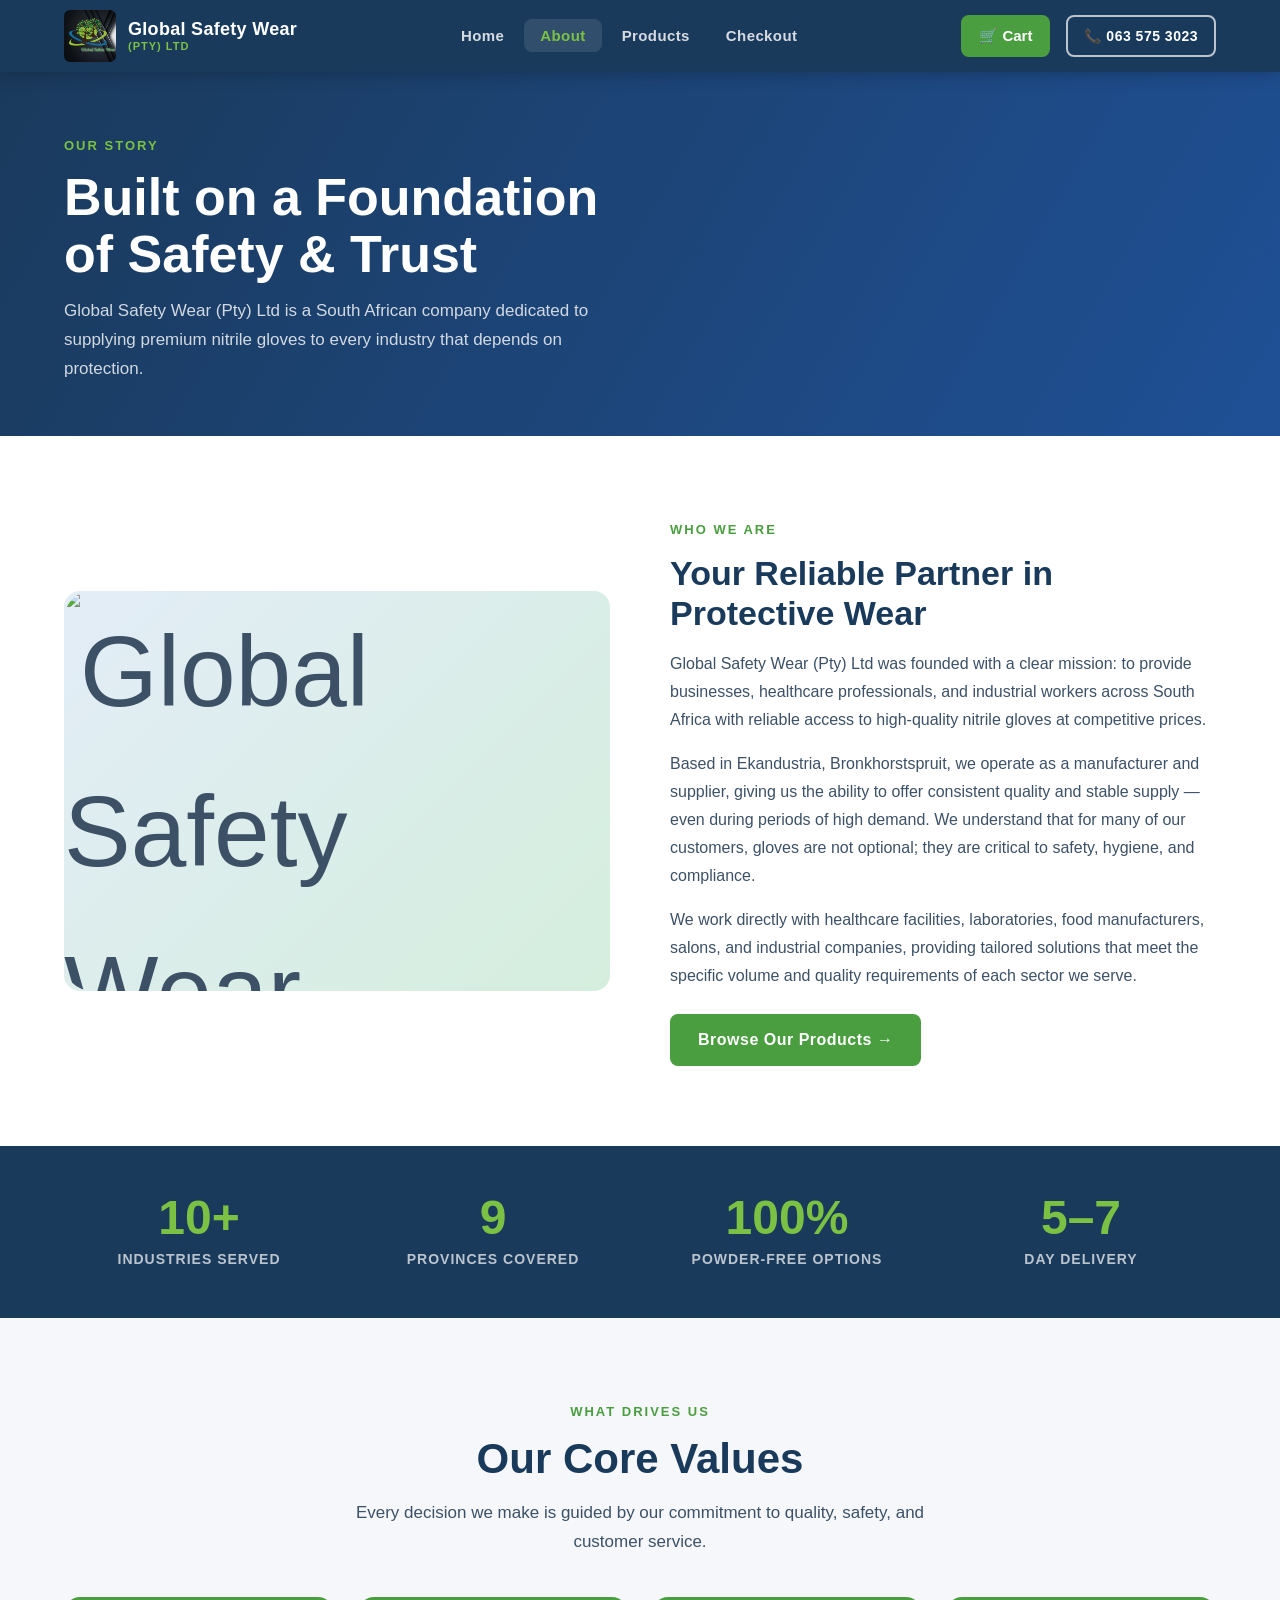
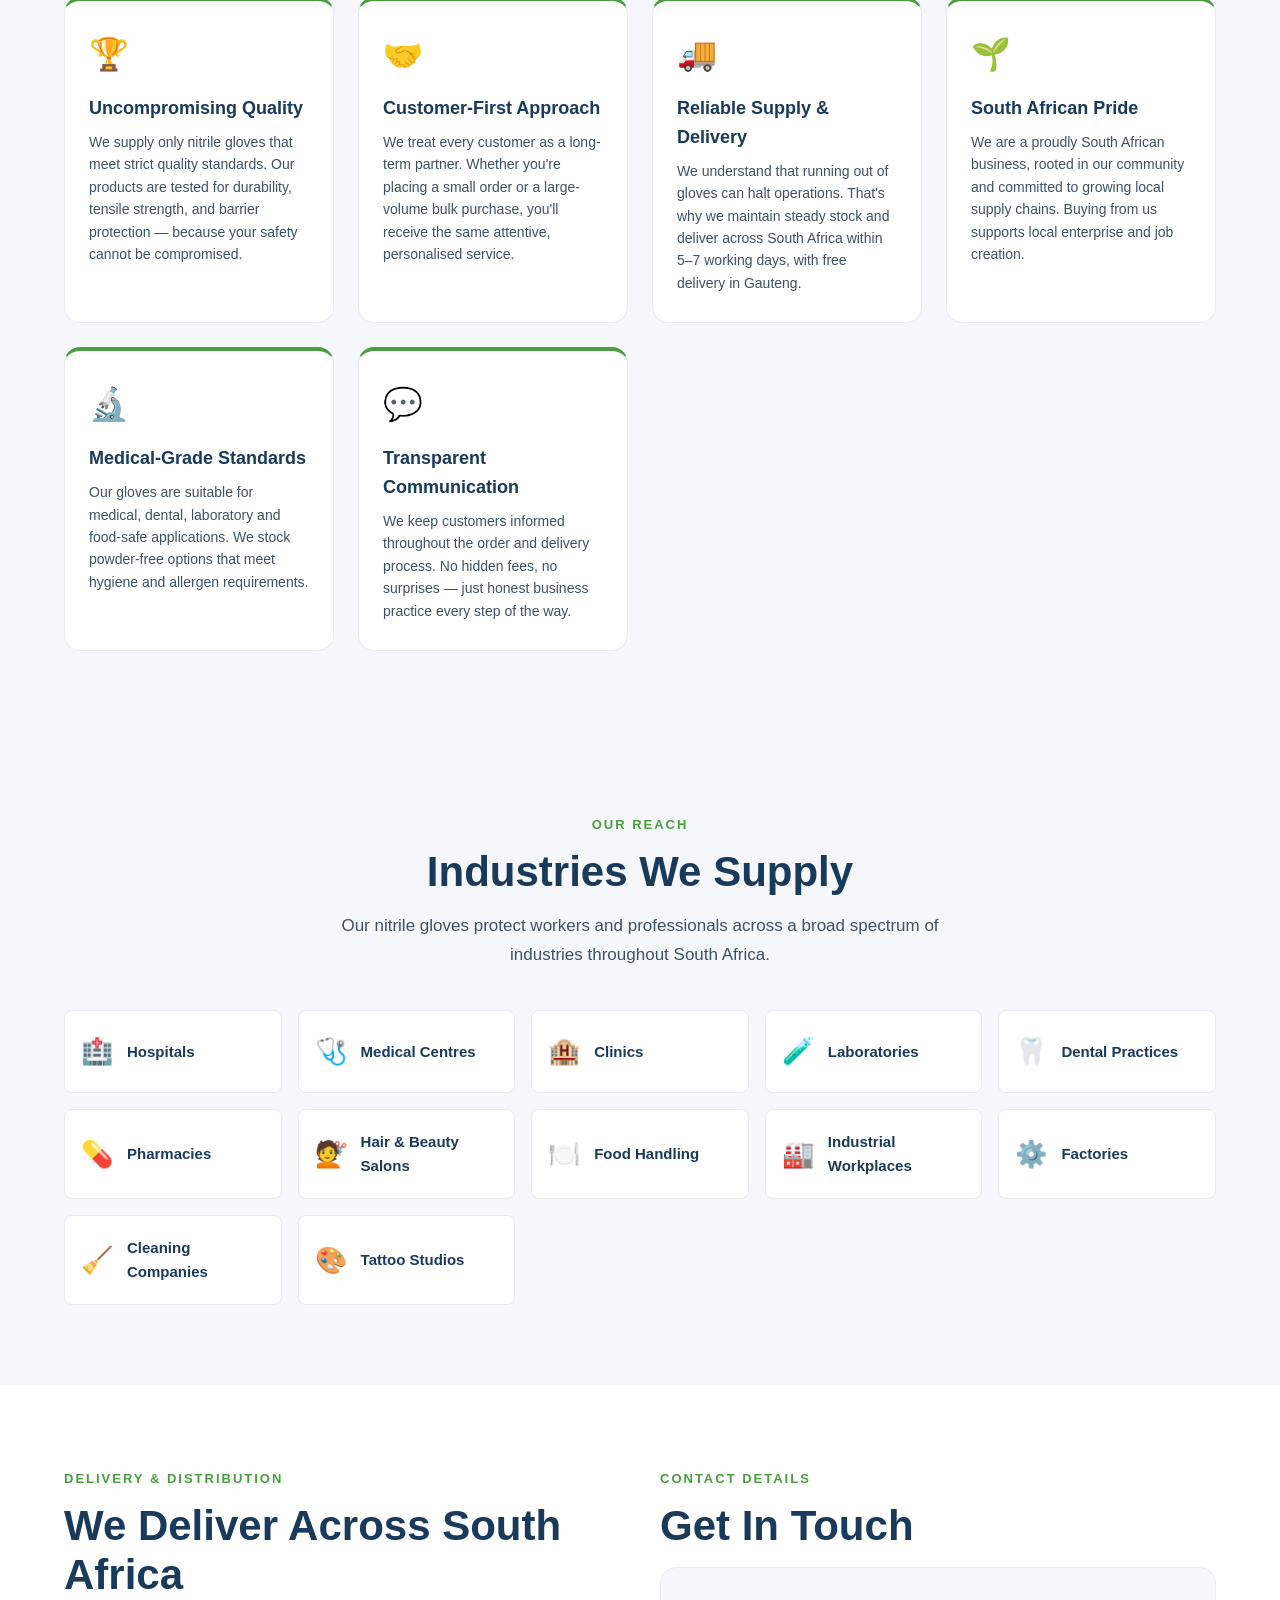
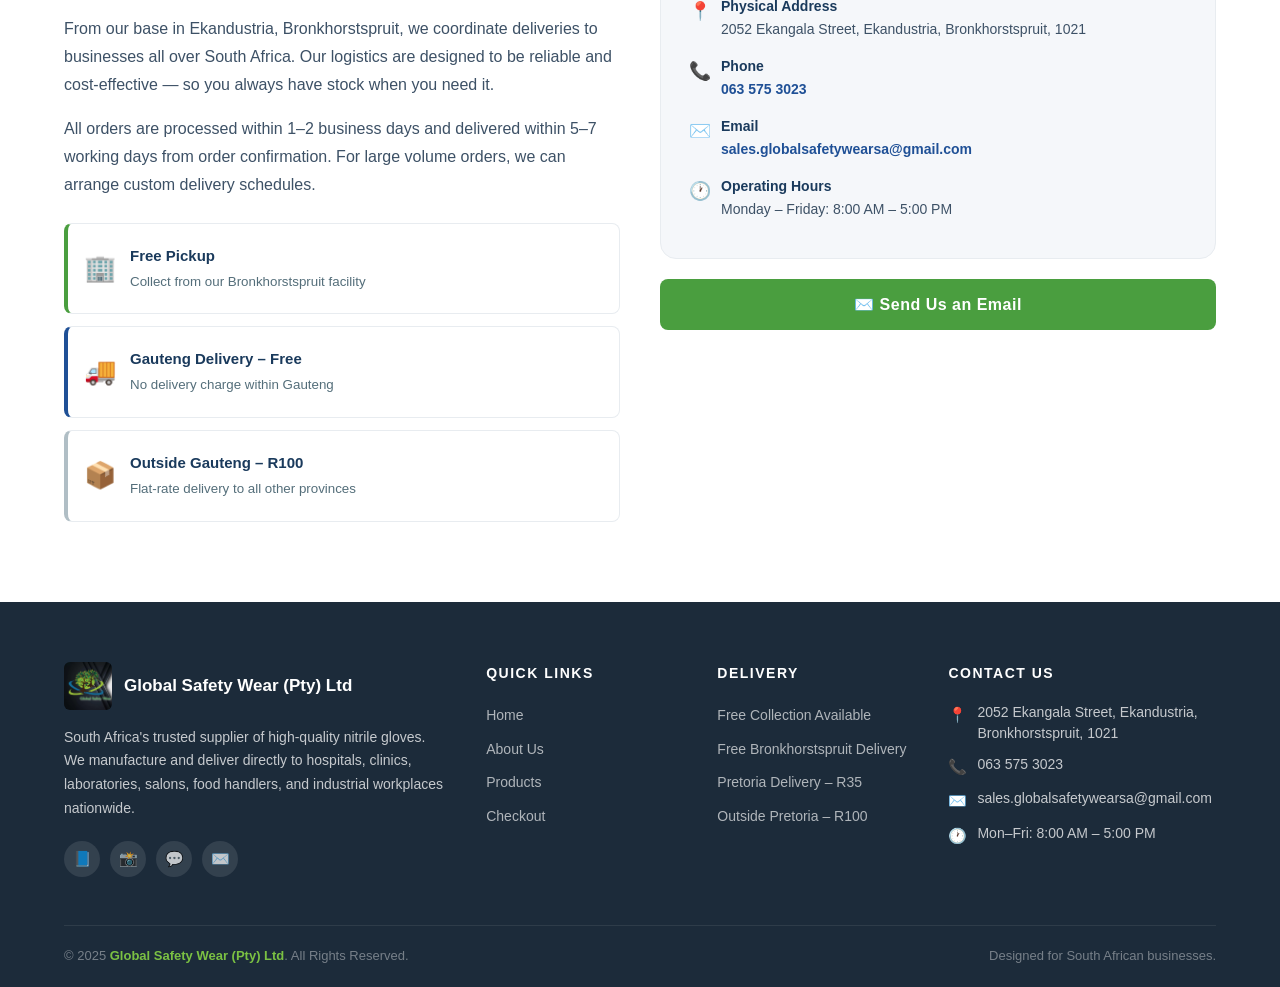
==== commit b495d878: "Update about.html" ====
--- a/about.html
+++ b/about.html
@@ -58,7 +58,19 @@
 <section class="about-intro section-pad">
   <div class="container">
     <div class="about-grid">
-      <div class="about-visual">🧤</div>
+    <div class="about-visual">
+  <img 
+    src="images/about-collage.png" 
+    alt="Global Safety Wear"
+    style="
+      width:100%;
+      height:100%;
+      object-fit:cover;
+      border-radius:28px;
+      display:block;
+    "
+  >
+</div>
       <div class="about-text">
         <div class="tag">Who We Are</div>
         <h2>Your Reliable Partner in Protective Wear</h2>
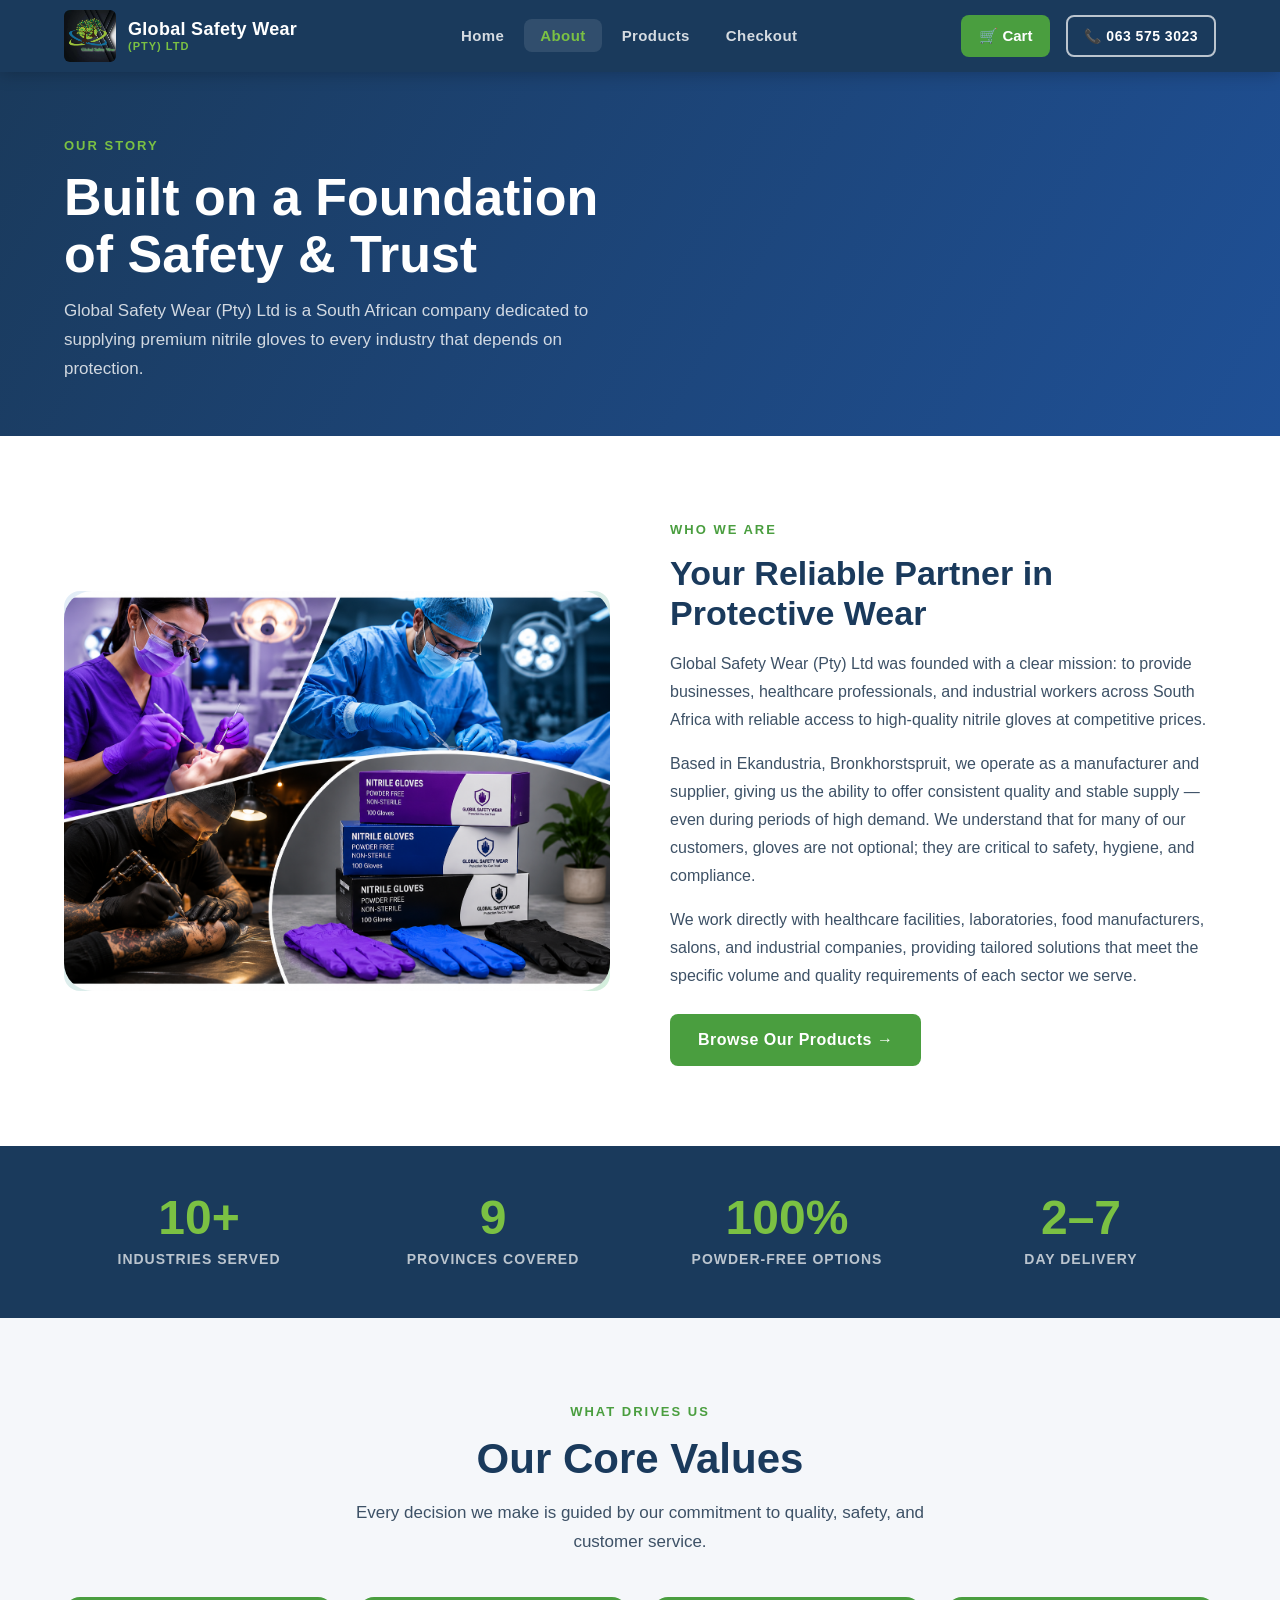
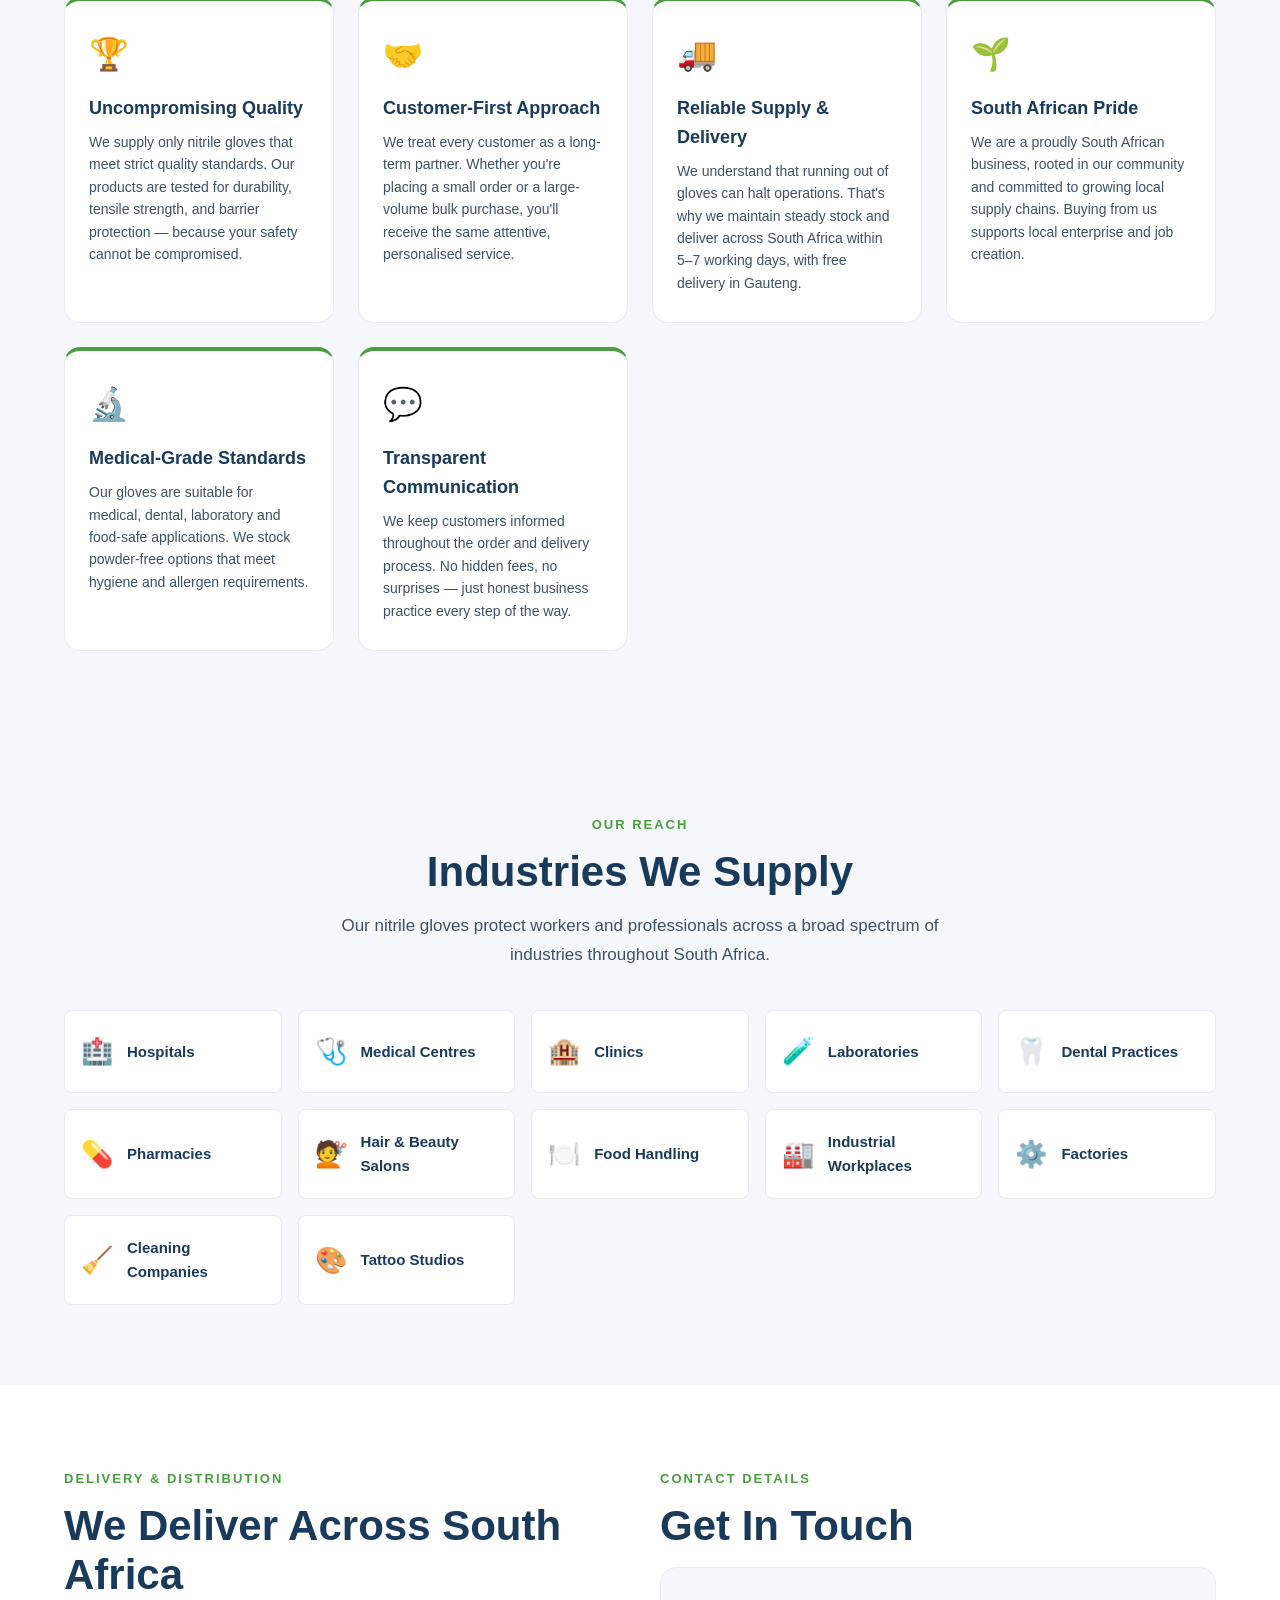
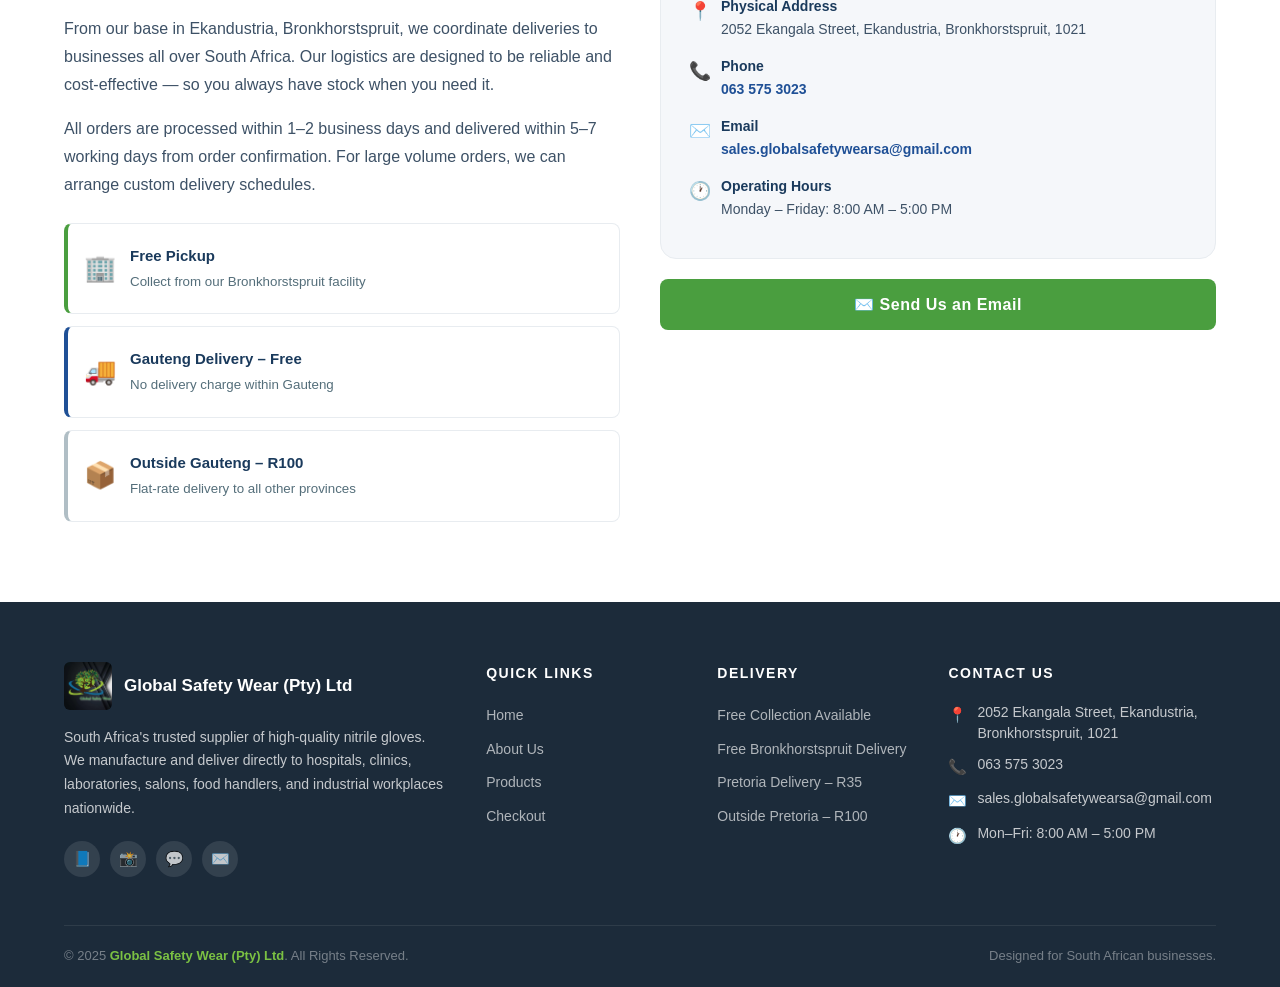
==== commit 63cf9a60: "Update about.html" ====
--- a/about.html
+++ b/about.html
@@ -100,7 +100,7 @@
         <div class="stat-label">Powder-Free Options</div>
       </div>
       <div class="stat-item">
-        <div class="stat-num">5–7</div>
+        <div class="stat-num">2–7</div>
         <div class="stat-label">Day Delivery</div>
       </div>
     </div>
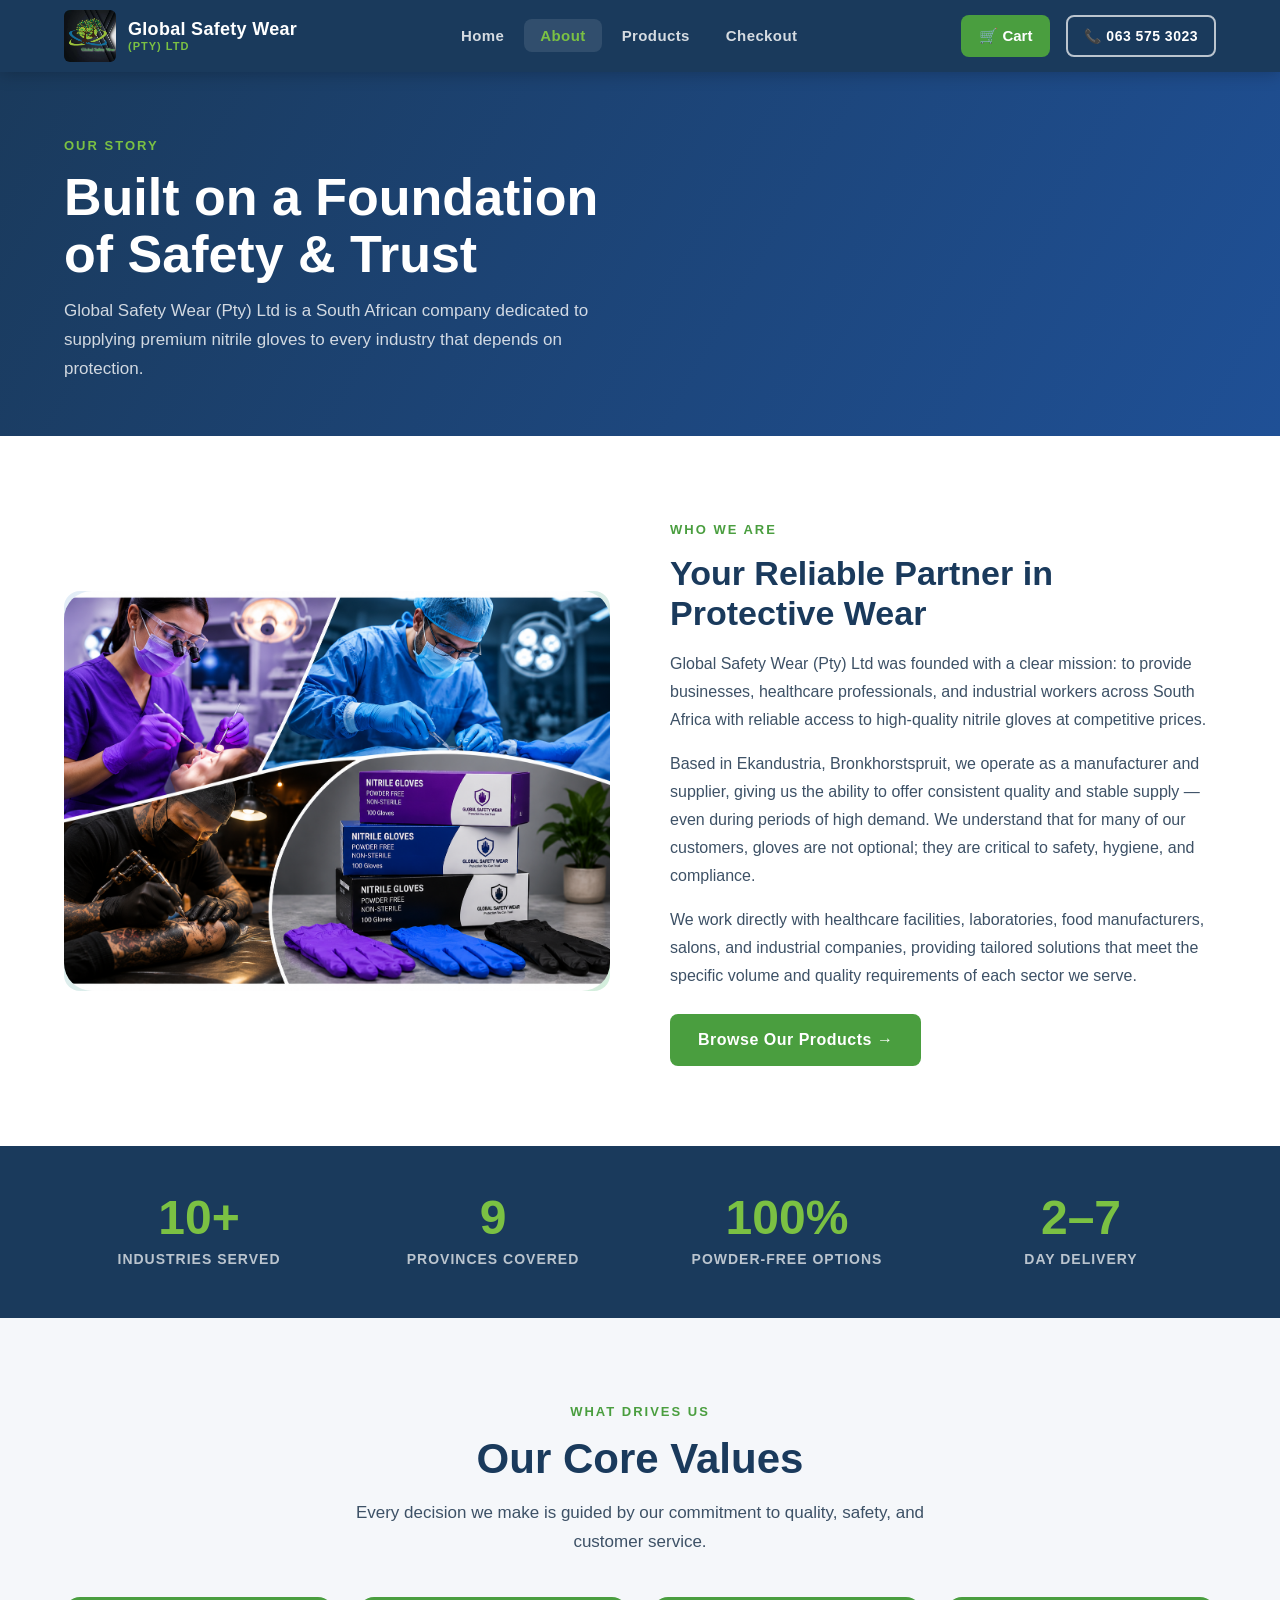
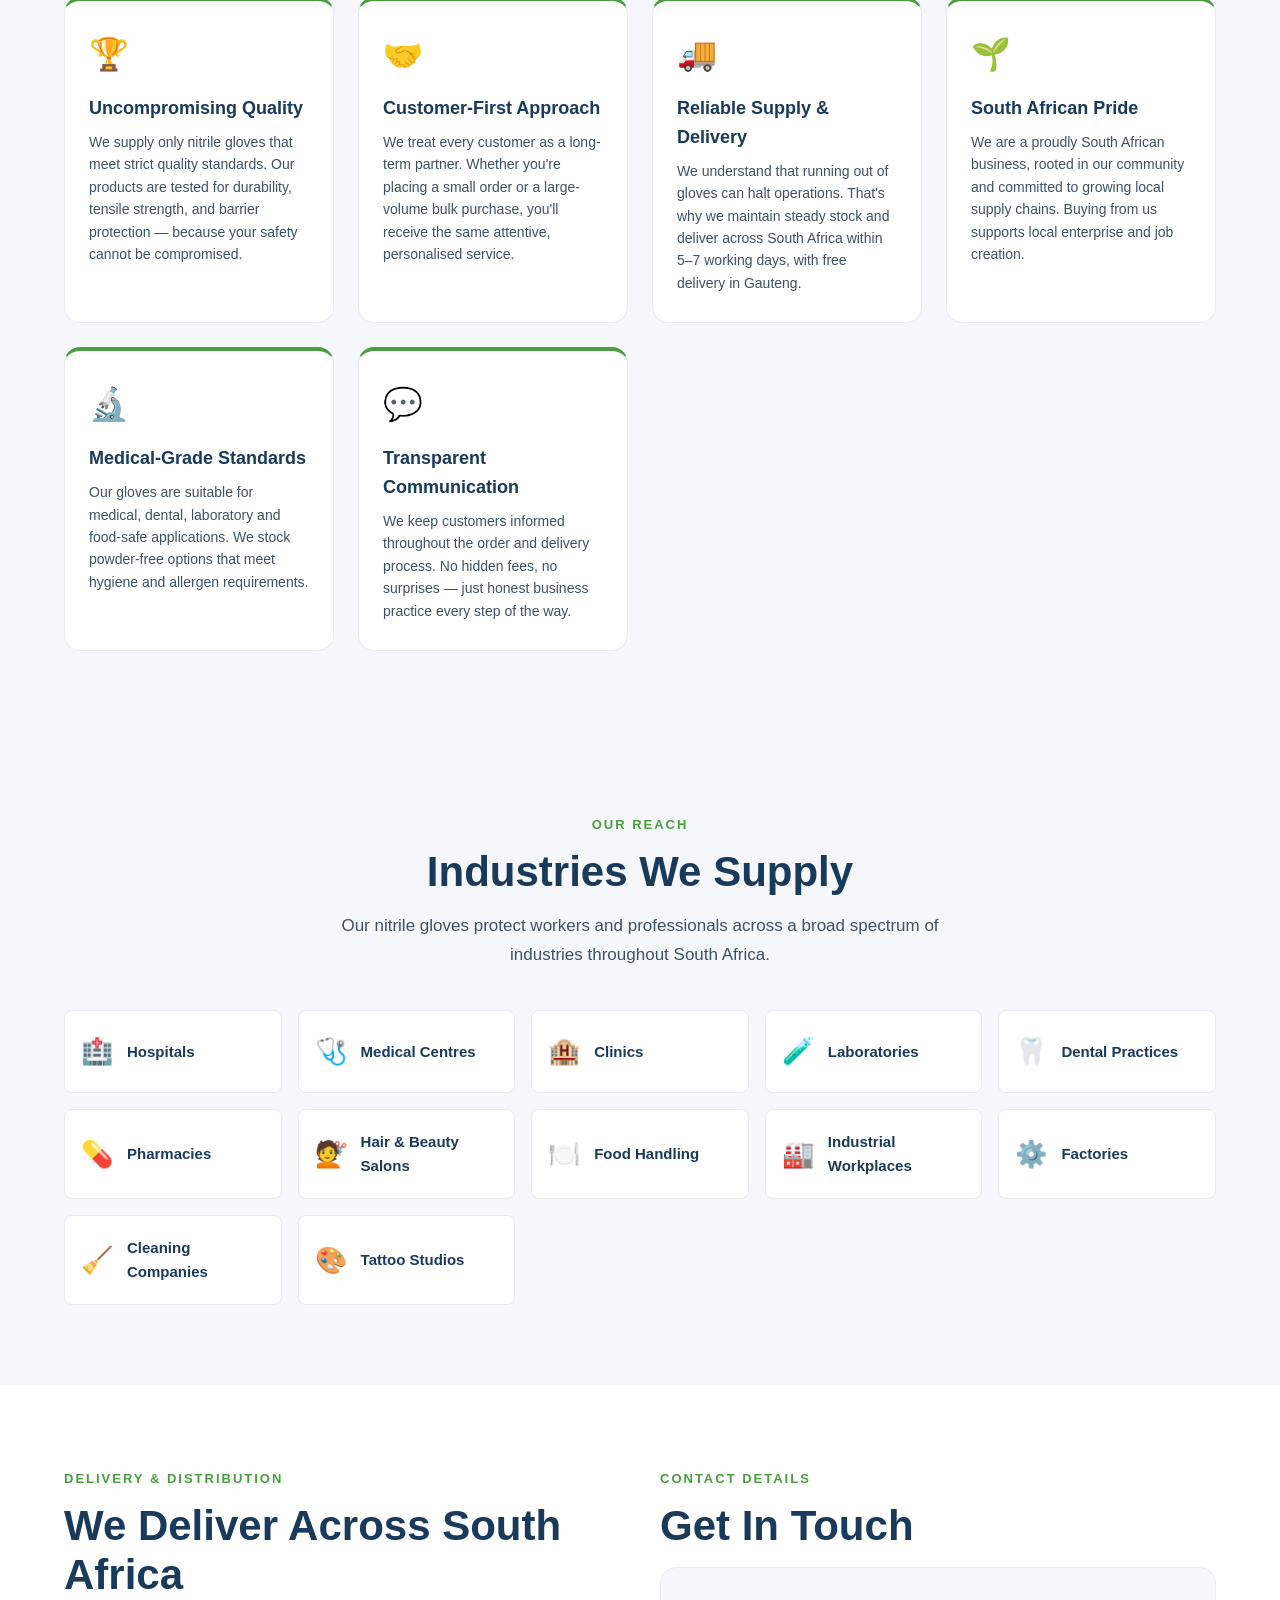
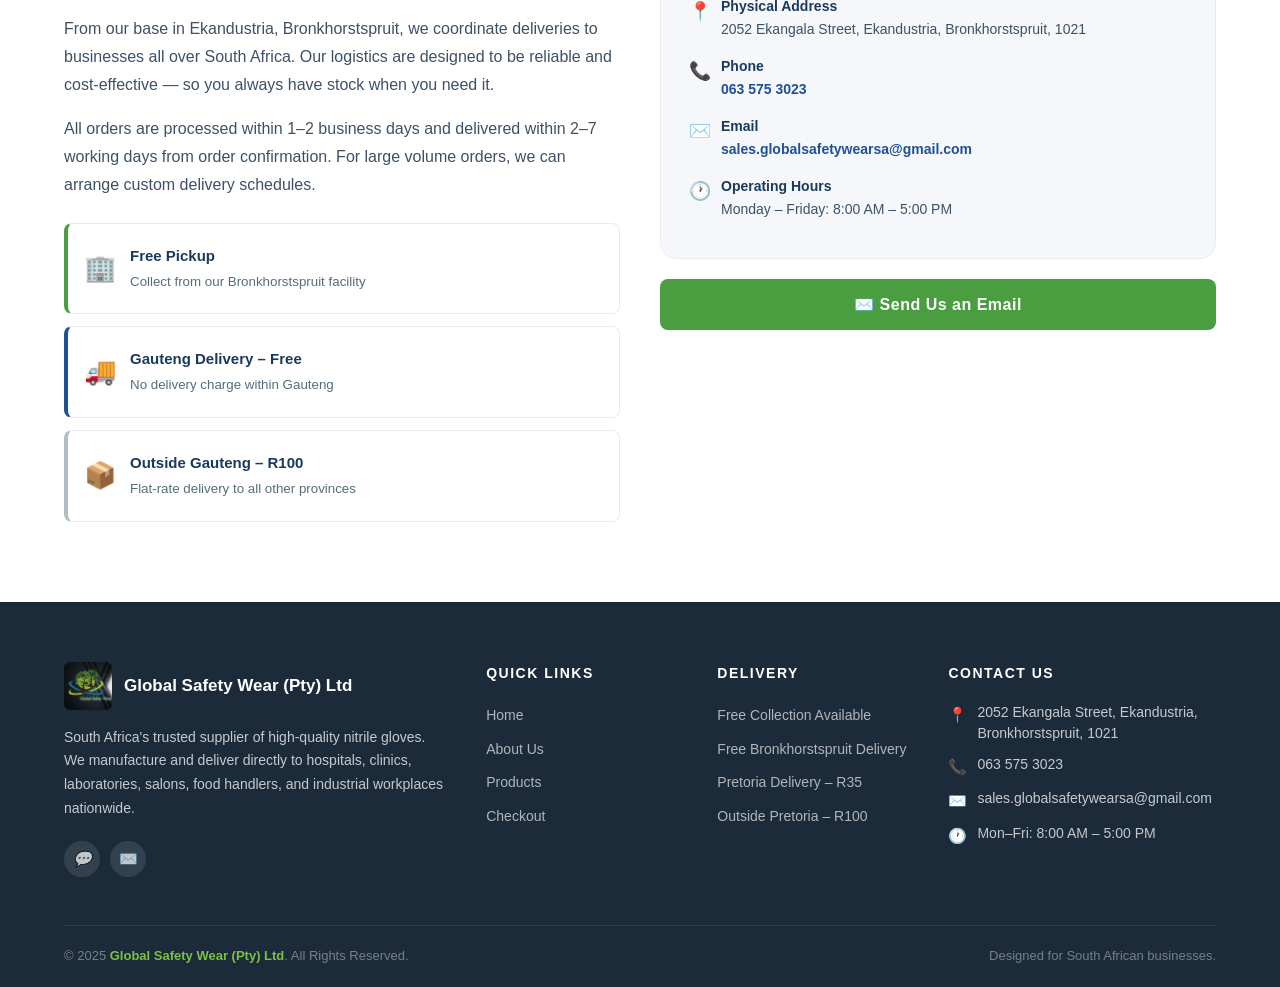
==== commit 3c0c3537: "Update about.html" ====
--- a/about.html
+++ b/about.html
@@ -183,7 +183,7 @@
         <div class="tag">Delivery &amp; Distribution</div>
         <h2 class="section-title">We Deliver Across South Africa</h2>
         <p style="font-size:16px;line-height:1.75;color:var(--text-body);margin-bottom:16px;">From our base in Ekandustria, Bronkhorstspruit, we coordinate deliveries to businesses all over South Africa. Our logistics are designed to be reliable and cost-effective — so you always have stock when you need it.</p>
-        <p style="font-size:16px;line-height:1.75;color:var(--text-body);margin-bottom:24px;">All orders are processed within 1–2 business days and delivered within 5–7 working days from order confirmation. For large volume orders, we can arrange custom delivery schedules.</p>
+        <p style="font-size:16px;line-height:1.75;color:var(--text-body);margin-bottom:24px;">All orders are processed within 1–2 business days and delivered within 2–7 working days from order confirmation. For large volume orders, we can arrange custom delivery schedules.</p>
         <div style="display:flex;flex-direction:column;gap:12px;">
           <div class="ind-full-card" style="border-left:4px solid var(--green-mid);">
             <span class="ico">🏢</span>
@@ -258,9 +258,9 @@
         </div>
         <p class="footer-about">South Africa's trusted supplier of high-quality nitrile gloves. We manufacture and deliver directly to hospitals, clinics, laboratories, salons, food handlers, and industrial workplaces nationwide.</p>
         <div class="footer-social">
-          <a href="#" class="social-icon">📘</a>
-          <a href="#" class="social-icon">📸</a>
-          <a href="#" class="social-icon">💬</a>
+         <a href="https://wa.me/27717063284" target="_blank" class="social-icon">
+  <i class="fab fa-whatsapp">💬</i>
+
           <a href="mailto:sales.globalsafetywearsa@gmail.com" class="social-icon">✉️</a>
         </div>
       </div>
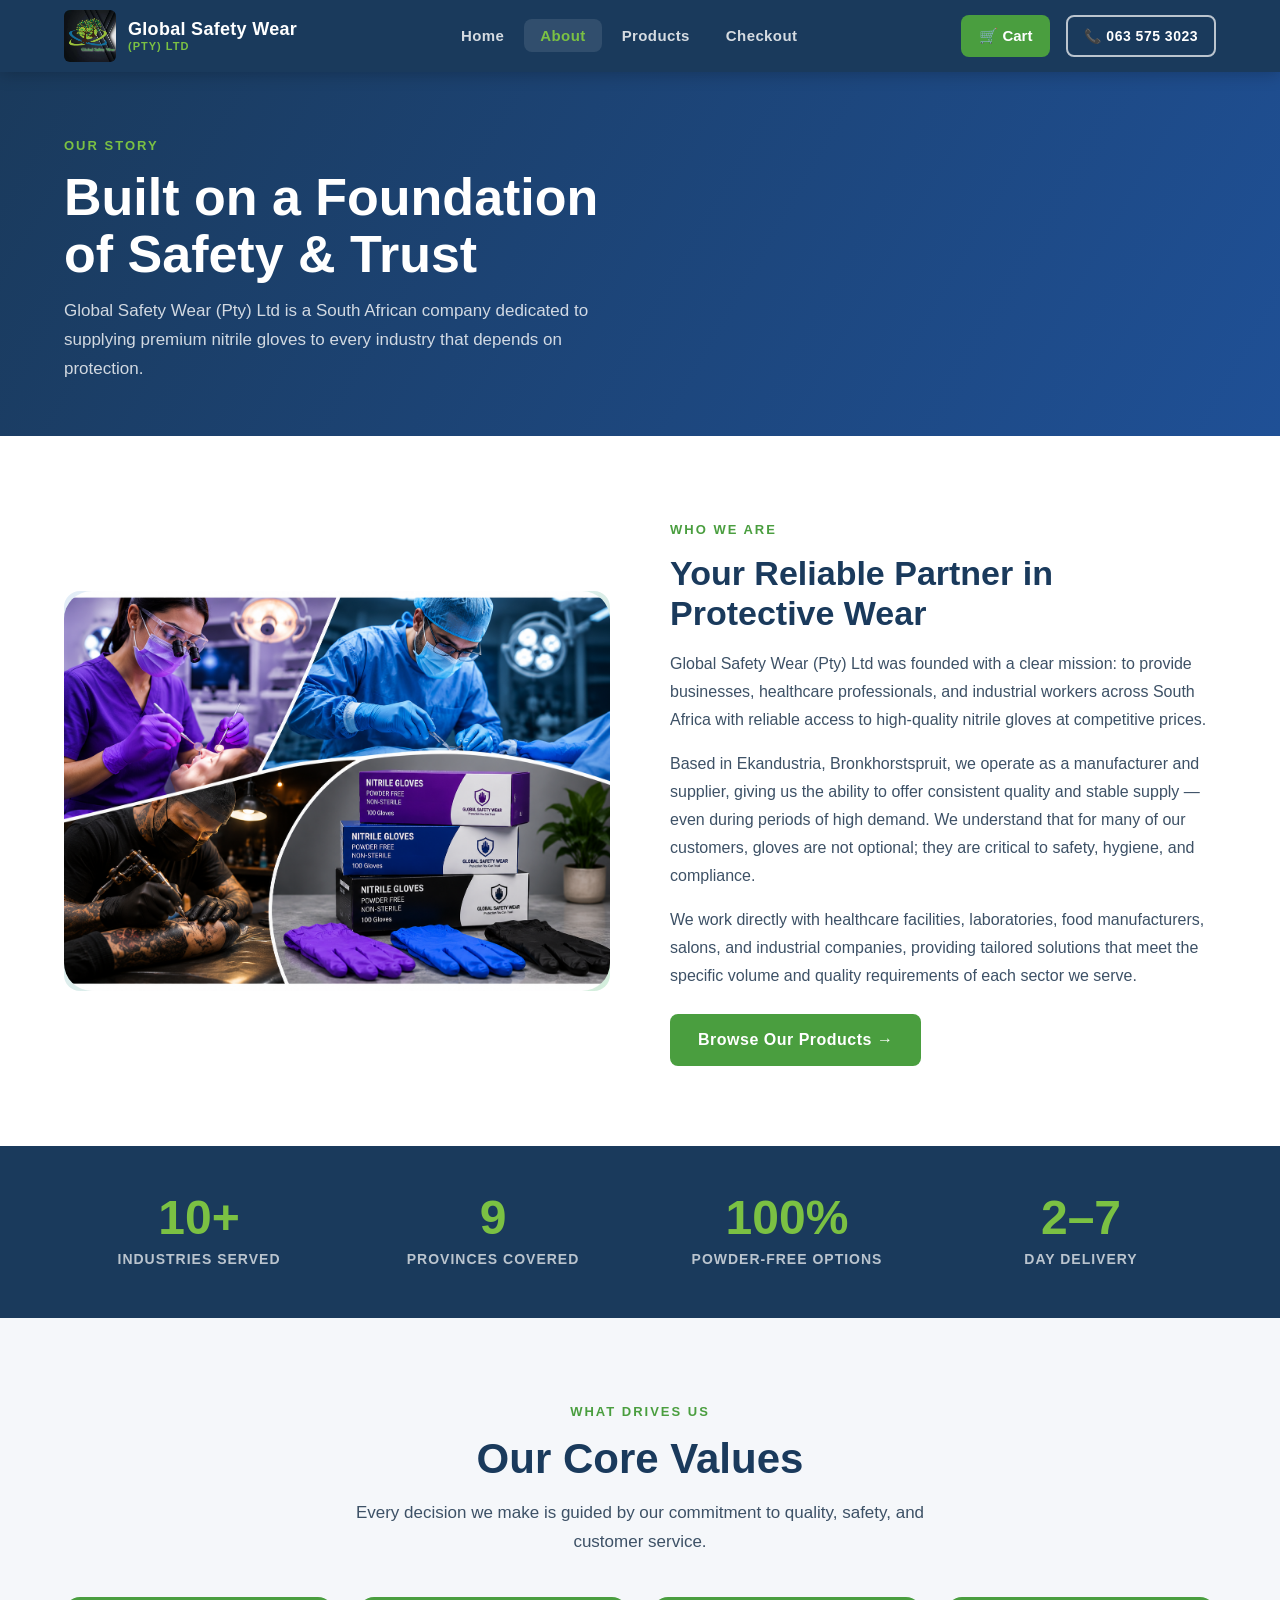
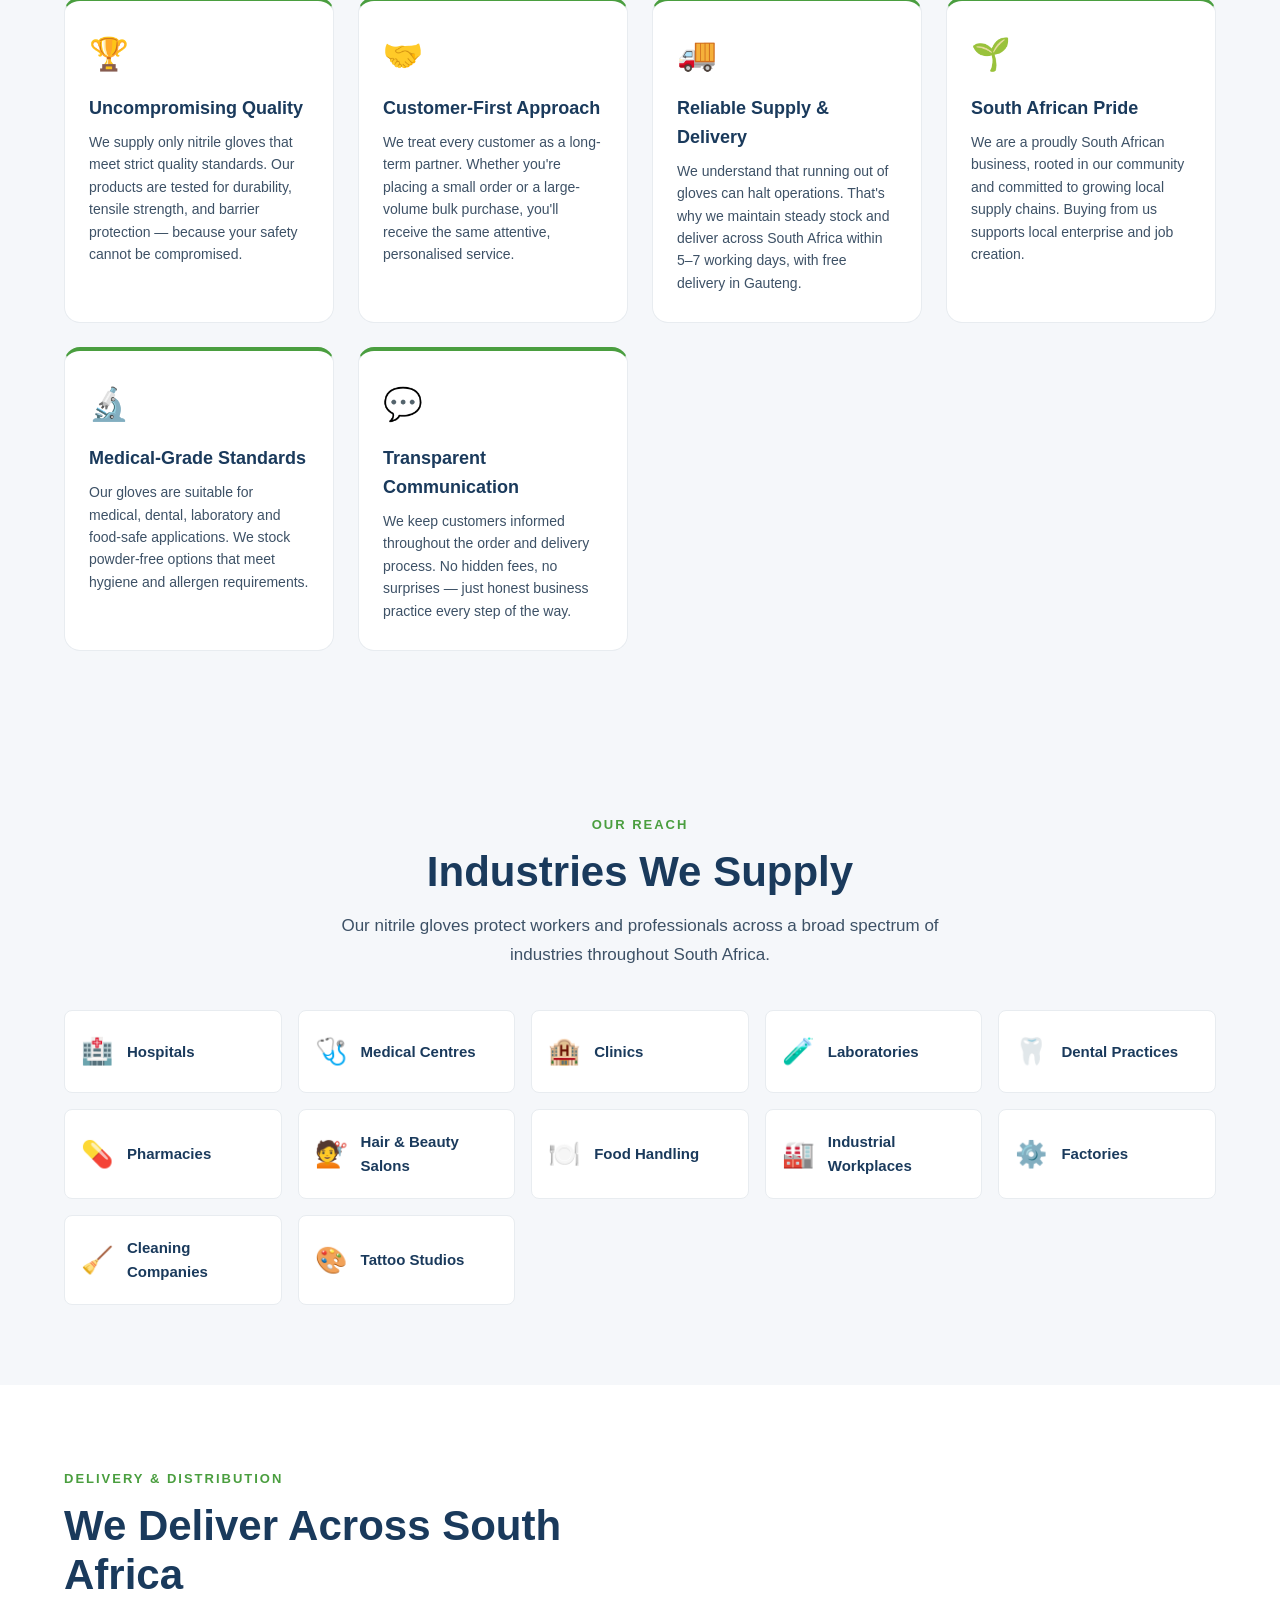
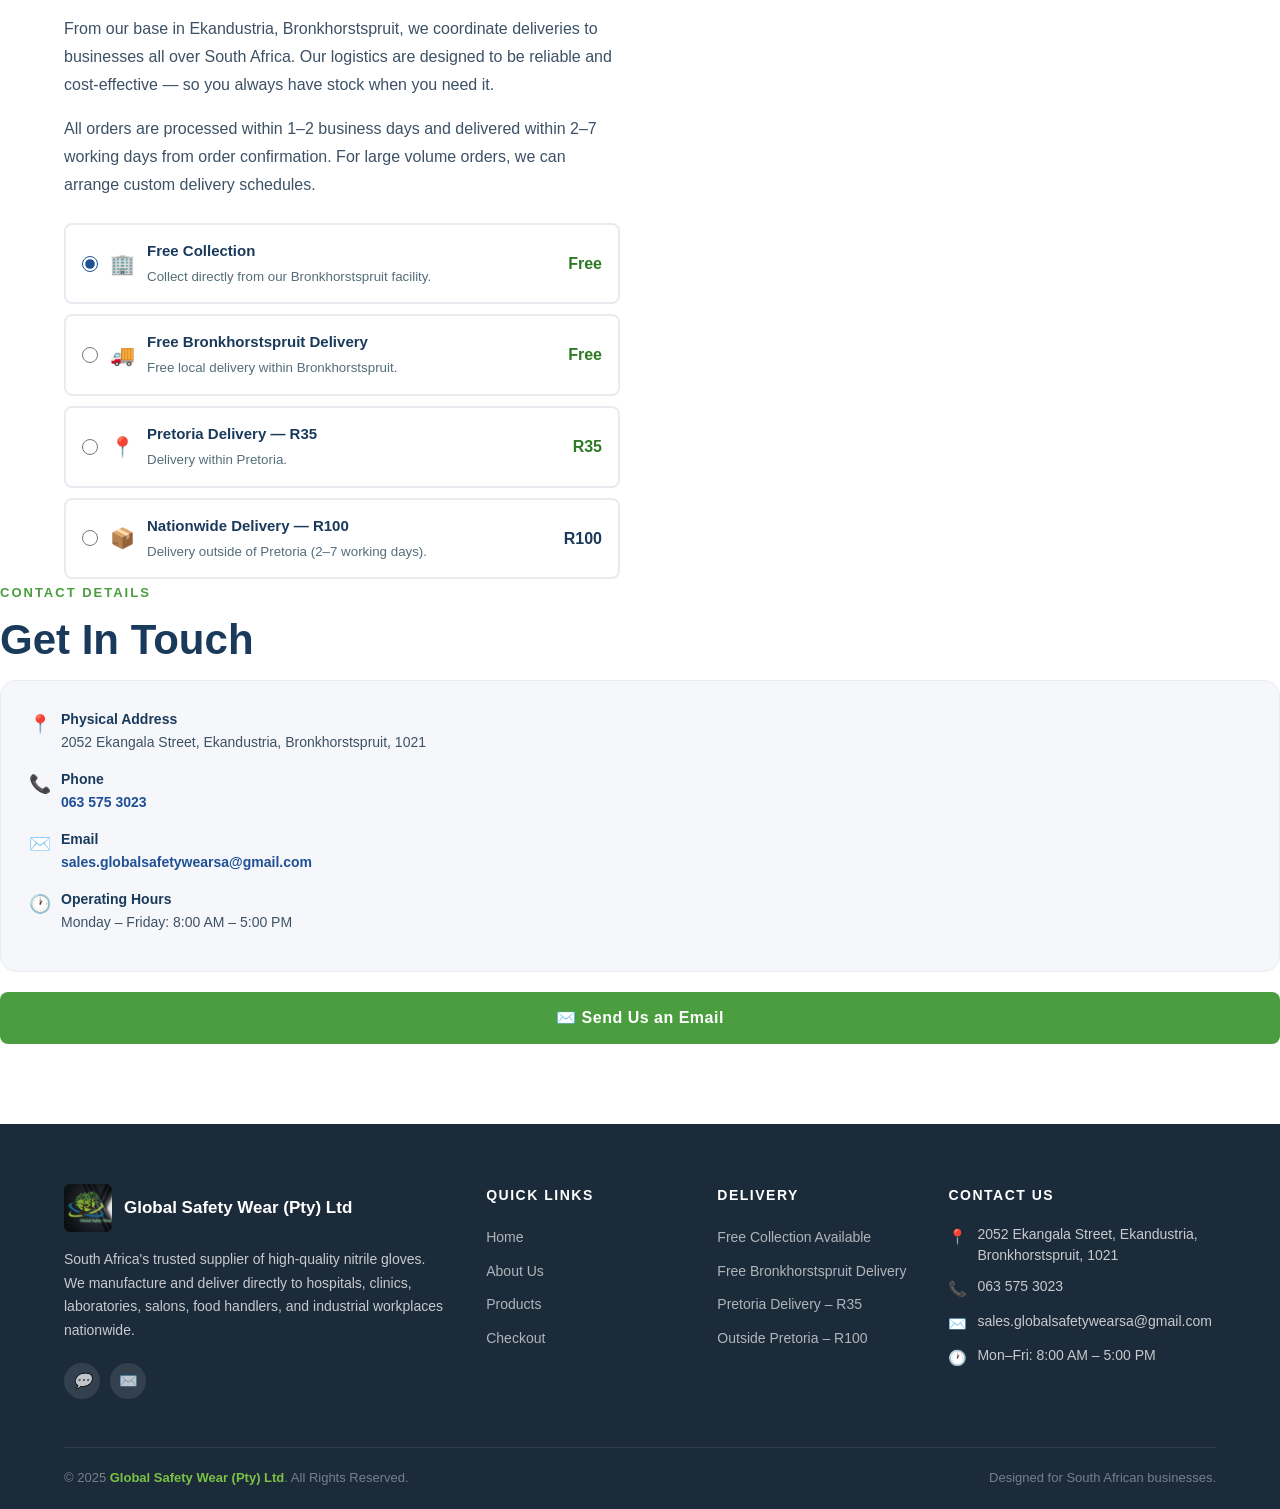
==== commit 18aad7e1: "Update about.html" ====
--- a/about.html
+++ b/about.html
@@ -184,27 +184,98 @@
         <h2 class="section-title">We Deliver Across South Africa</h2>
         <p style="font-size:16px;line-height:1.75;color:var(--text-body);margin-bottom:16px;">From our base in Ekandustria, Bronkhorstspruit, we coordinate deliveries to businesses all over South Africa. Our logistics are designed to be reliable and cost-effective — so you always have stock when you need it.</p>
         <p style="font-size:16px;line-height:1.75;color:var(--text-body);margin-bottom:24px;">All orders are processed within 1–2 business days and delivered within 2–7 working days from order confirmation. For large volume orders, we can arrange custom delivery schedules.</p>
-        <div style="display:flex;flex-direction:column;gap:12px;">
-          <div class="ind-full-card" style="border-left:4px solid var(--green-mid);">
-            <span class="ico">🏢</span>
-            <div>
-              <strong style="font-family:var(--font-head);font-size:15px;color:var(--blue-dark);display:block;">Free Pickup</strong>
-              <small style="color:var(--grey-dark);">Collect from our Bronkhorstspruit facility</small>
-            </div>
-          </div>
-          <div class="ind-full-card" style="border-left:4px solid var(--blue-mid);">
-            <span class="ico">🚚</span>
-            <div>
-              <strong style="font-family:var(--font-head);font-size:15px;color:var(--blue-dark);display:block;">Gauteng Delivery – Free</strong>
-              <small style="color:var(--grey-dark);">No delivery charge within Gauteng</small>
-            </div>
-          </div>
-          <div class="ind-full-card" style="border-left:4px solid var(--grey-mid);">
-            <span class="ico">📦</span>
-            <div>
-              <strong style="font-family:var(--font-head);font-size:15px;color:var(--blue-dark);display:block;">Outside Gauteng – R100</strong>
-              <small style="color:var(--grey-dark);">Flat-rate delivery to all other provinces</small>
-            </div>
+          <div style="display:flex;flex-direction:column;gap:10px;">
+
+      <!-- Free Collection -->
+      <label style="display:flex;align-items:center;gap:12px;padding:14px 16px;border:2px solid var(--grey-light);border-radius:var(--radius);cursor:pointer;">
+        <input type="radio" name="checkout_delivery" value="collection"
+          style="accent-color:var(--blue-mid);width:16px;height:16px;flex-shrink:0;"
+          checked />
+
+        <span style="font-size:20px;">🏢</span>
+
+        <span style="flex:1;">
+          <strong style="font-family:var(--font-head);font-size:15px;color:var(--blue-dark);display:block;">
+            Free Collection
+          </strong>
+
+          <small style="color:var(--grey-dark);">
+            Collect directly from our Bronkhorstspruit facility.
+          </small>
+        </span>
+
+        <span style="font-family:var(--font-head);font-weight:800;color:var(--green-dark);">
+          Free
+        </span>
+      </label>
+
+      <!-- Bronkhorstspruit -->
+      <label style="display:flex;align-items:center;gap:12px;padding:14px 16px;border:2px solid var(--grey-light);border-radius:var(--radius);cursor:pointer;">
+        <input type="radio" name="checkout_delivery" value="bronk"
+          style="accent-color:var(--blue-mid);width:16px;height:16px;flex-shrink:0;" />
+
+        <span style="font-size:20px;">🚚</span>
+
+        <span style="flex:1;">
+          <strong style="font-family:var(--font-head);font-size:15px;color:var(--blue-dark);display:block;">
+            Free Bronkhorstspruit Delivery
+          </strong>
+
+          <small style="color:var(--grey-dark);">
+            Free local delivery within Bronkhorstspruit.
+          </small>
+        </span>
+
+        <span style="font-family:var(--font-head);font-weight:800;color:var(--green-dark);">
+          Free
+        </span>
+      </label>
+
+      <!-- Pretoria -->
+      <label style="display:flex;align-items:center;gap:12px;padding:14px 16px;border:2px solid var(--grey-light);border-radius:var(--radius);cursor:pointer;">
+        <input type="radio" name="checkout_delivery" value="pretoria"
+          style="accent-color:var(--blue-mid);width:16px;height:16px;flex-shrink:0;" />
+
+        <span style="font-size:20px;">📍</span>
+
+        <span style="flex:1;">
+          <strong style="font-family:var(--font-head);font-size:15px;color:var(--blue-dark);display:block;">
+            Pretoria Delivery — R35
+          </strong>
+
+          <small style="color:var(--grey-dark);">
+            Delivery within Pretoria.
+          </small>
+        </span>
+
+        <span style="font-family:var(--font-head);font-weight:800;color:var(--green-dark);">
+          R35
+        </span>
+      </label>
+
+      <!-- Nationwide -->
+      <label style="display:flex;align-items:center;gap:12px;padding:14px 16px;border:2px solid var(--grey-light);border-radius:var(--radius);cursor:pointer;">
+        <input type="radio" name="checkout_delivery" value="nationwide"
+          style="accent-color:var(--blue-mid);width:16px;height:16px;flex-shrink:0;" />
+
+        <span style="font-size:20px;">📦</span>
+
+        <span style="flex:1;">
+          <strong style="font-family:var(--font-head);font-size:15px;color:var(--blue-dark);display:block;">
+            Nationwide Delivery — R100
+          </strong>
+
+          <small style="color:var(--grey-dark);">
+            Delivery outside of Pretoria (2–7 working days).
+          </small>
+        </span>
+
+        <span style="font-family:var(--font-head);font-weight:800;color:var(--blue-dark);">
+          R100
+        </span>
+      </label>
+
+    </div>
           </div>
         </div>
       </div>
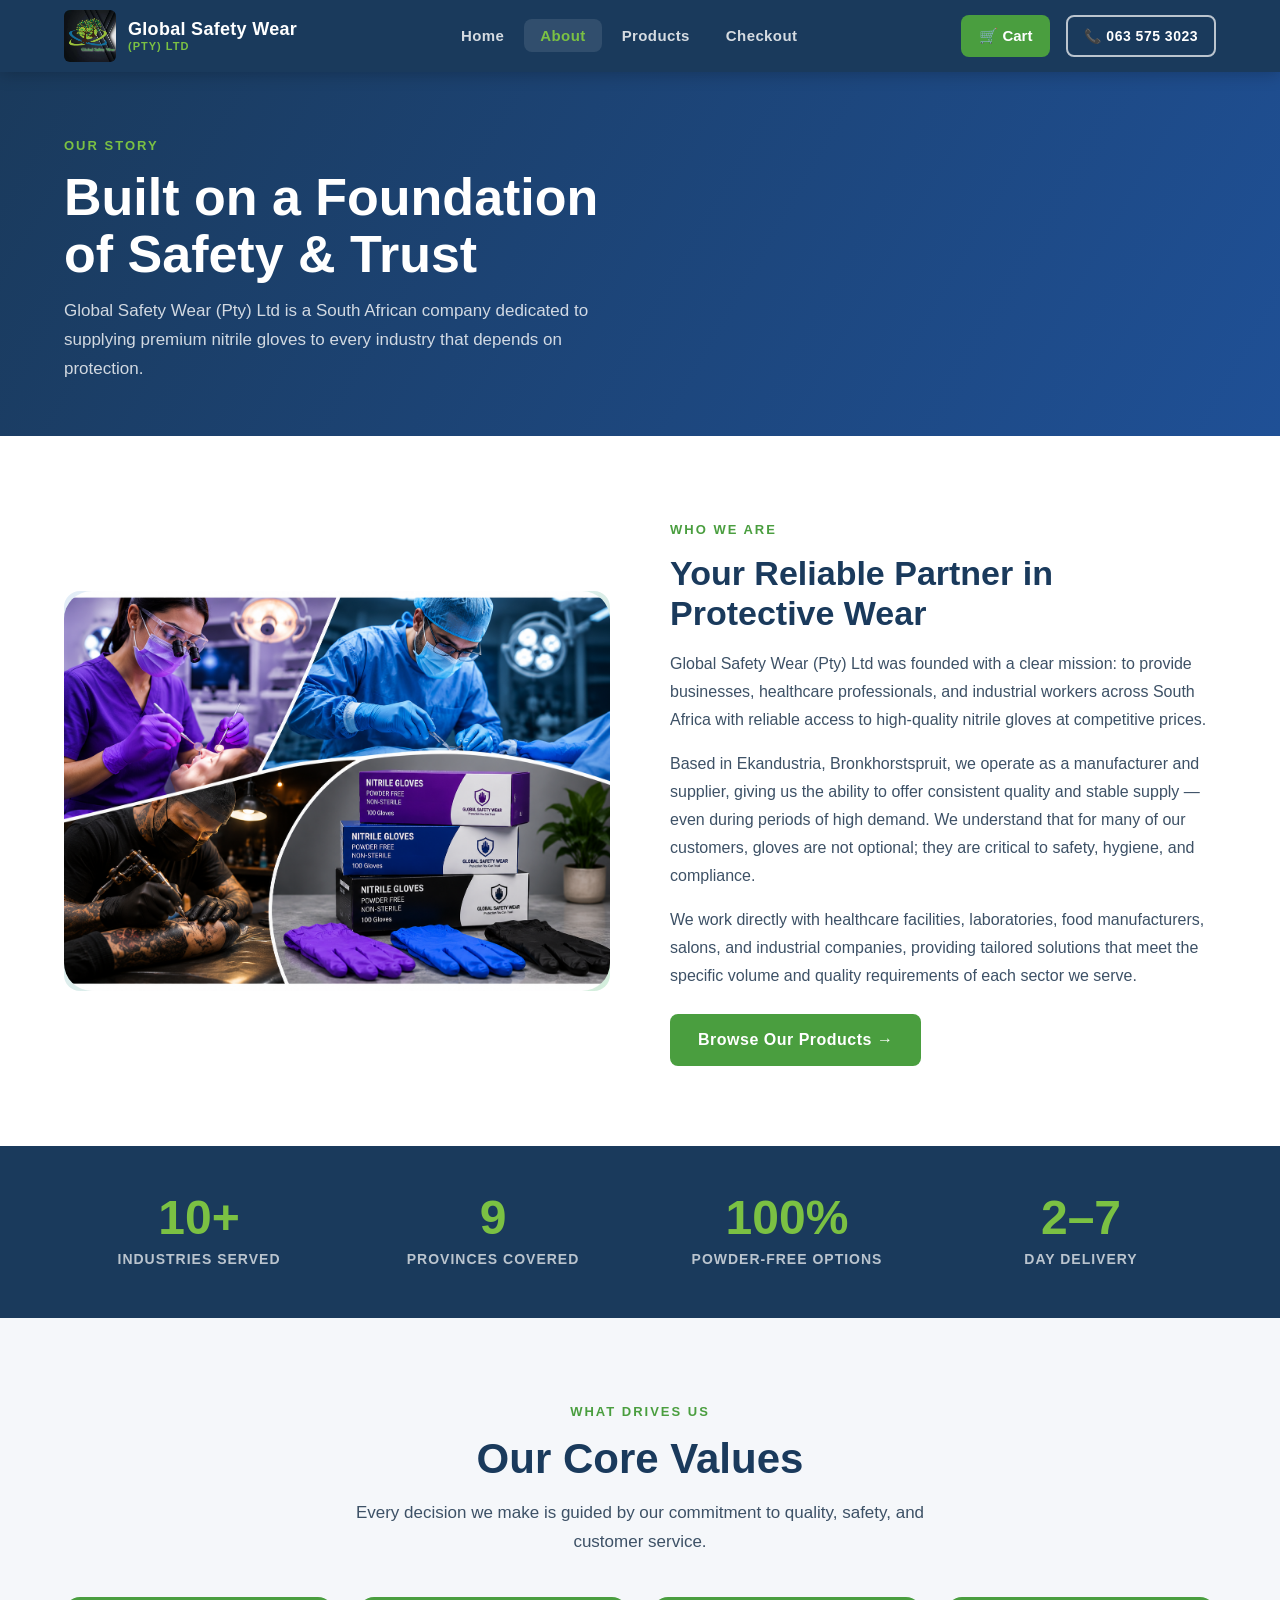
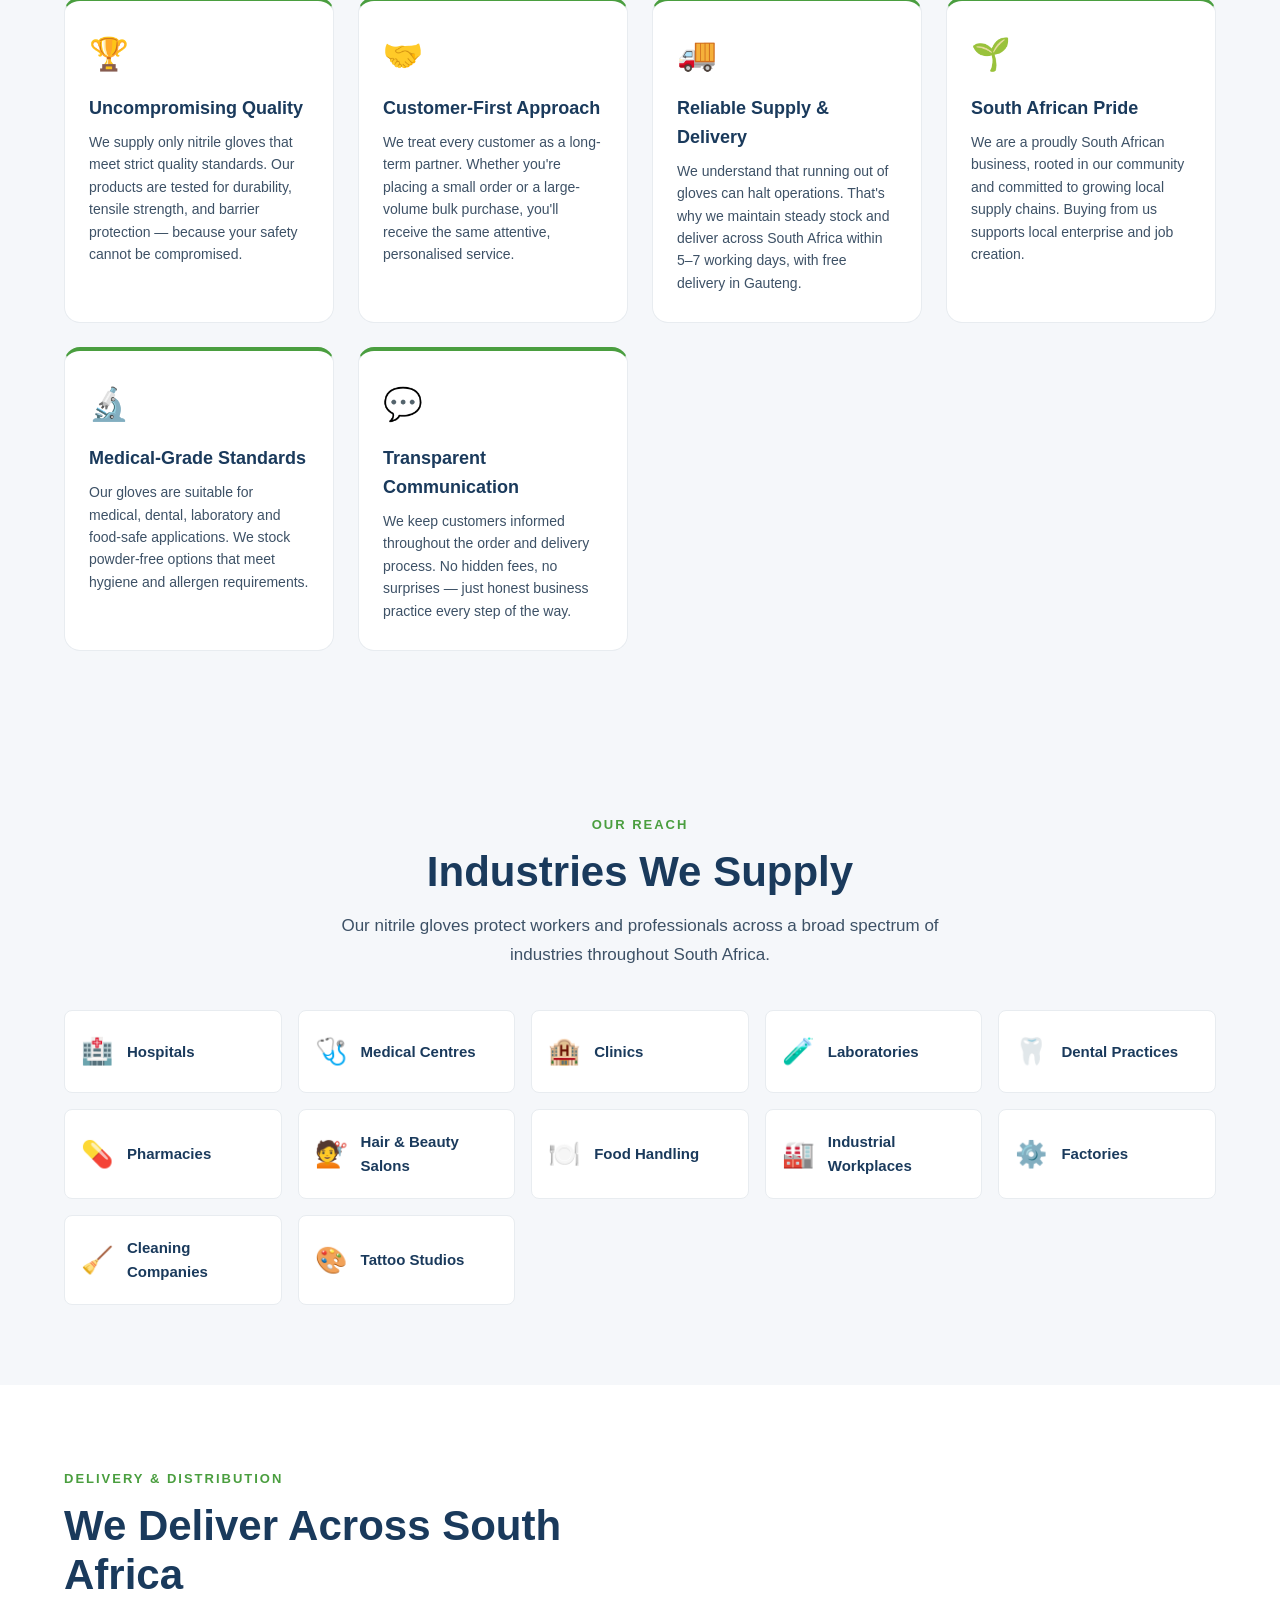
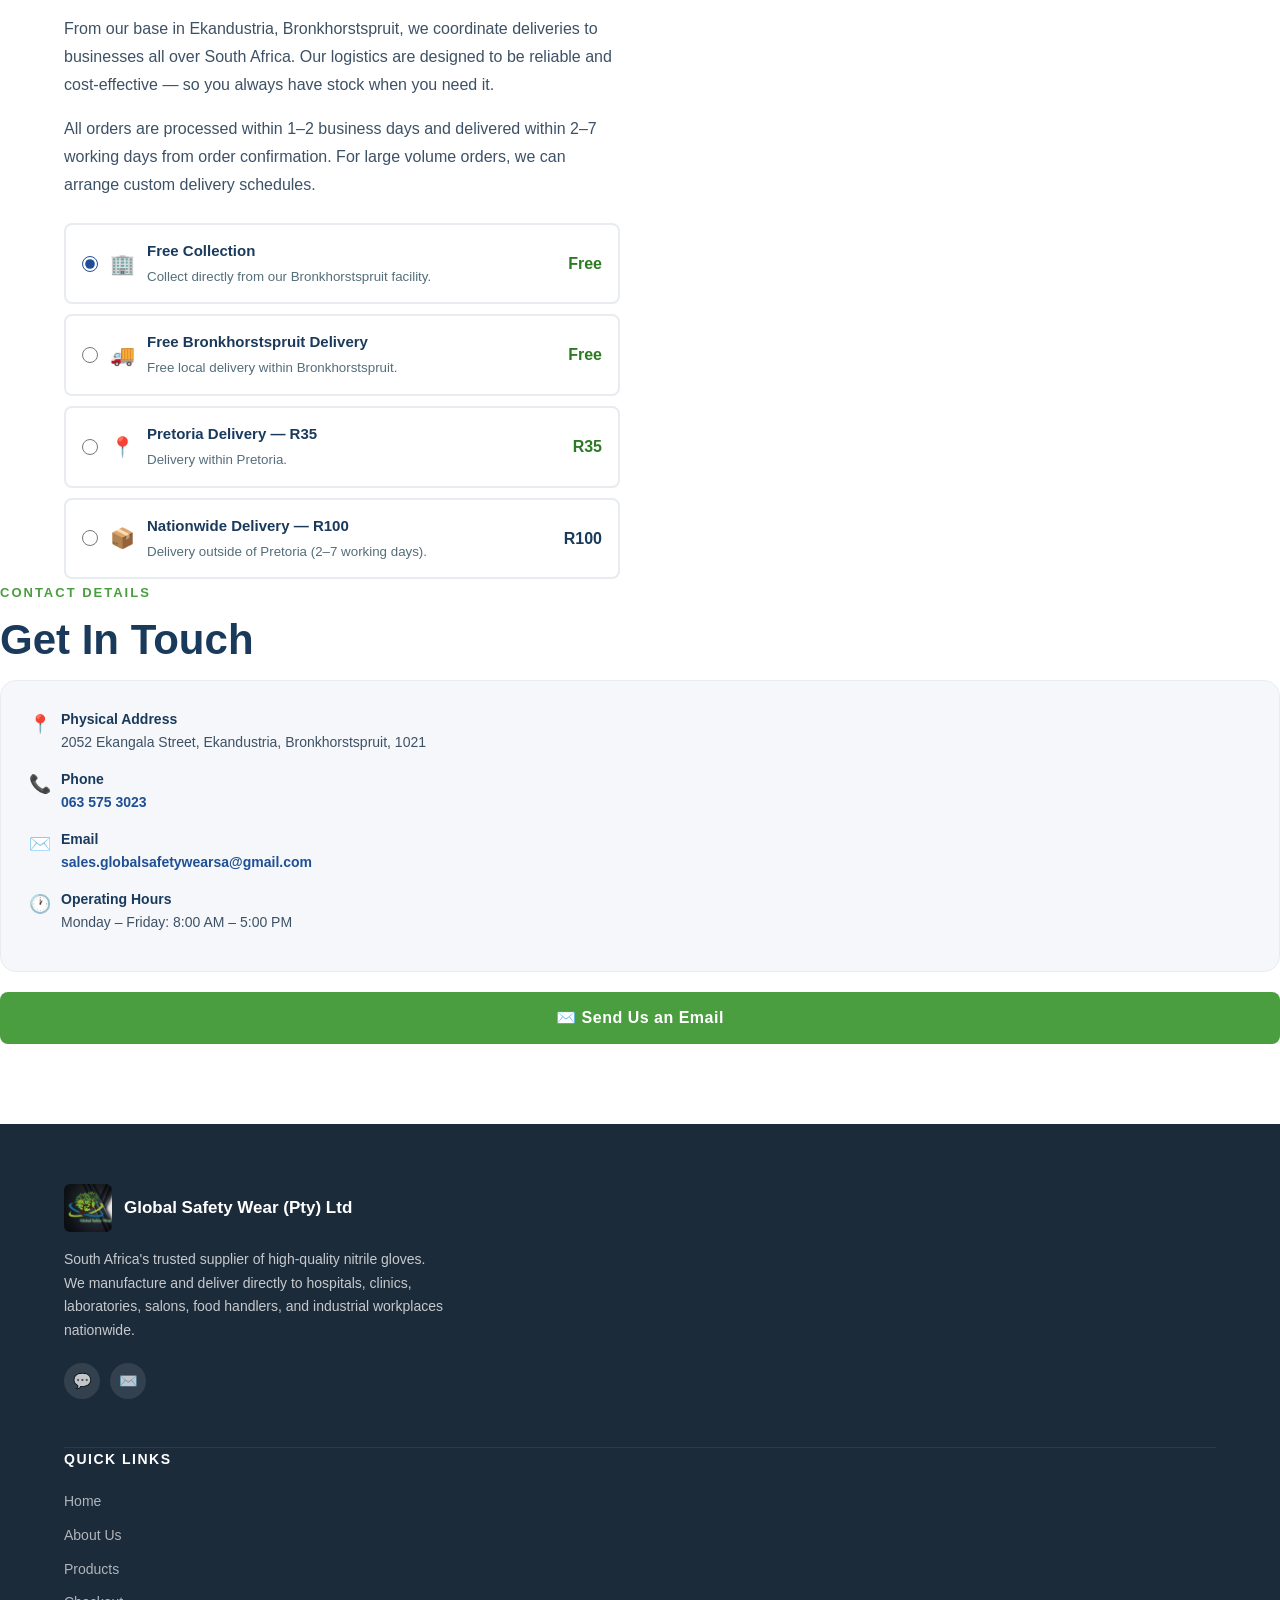
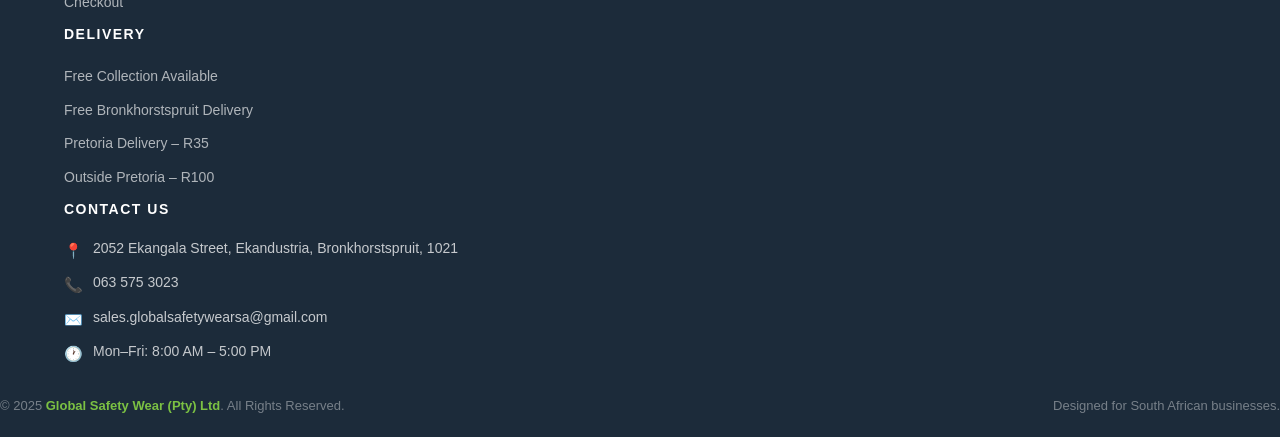
==== commit 2e98b427: "Update about.html" ====
--- a/about.html
+++ b/about.html
@@ -328,11 +328,15 @@
           <strong>Global Safety Wear (Pty) Ltd</strong>
         </div>
         <p class="footer-about">South Africa's trusted supplier of high-quality nitrile gloves. We manufacture and deliver directly to hospitals, clinics, laboratories, salons, food handlers, and industrial workplaces nationwide.</p>
-        <div class="footer-social">
-         <a href="https://wa.me/27717063284" target="_blank" class="social-icon">
-  <i class="fab fa-whatsapp">💬</i>
-
-          <a href="mailto:sales.globalsafetywearsa@gmail.com" class="social-icon">✉️</a>
+       <div class="footer-social">
+
+  <a href="https://wa.me/27717063284" target="_blank" class="social-icon">
+    💬
+  </a>
+  <a href="mailto:sales.globalsafetywearsa@gmail.com" class="social-icon">
+    ✉️
+  </a>
+</div>
         </div>
       </div>
       <div class="footer-col">
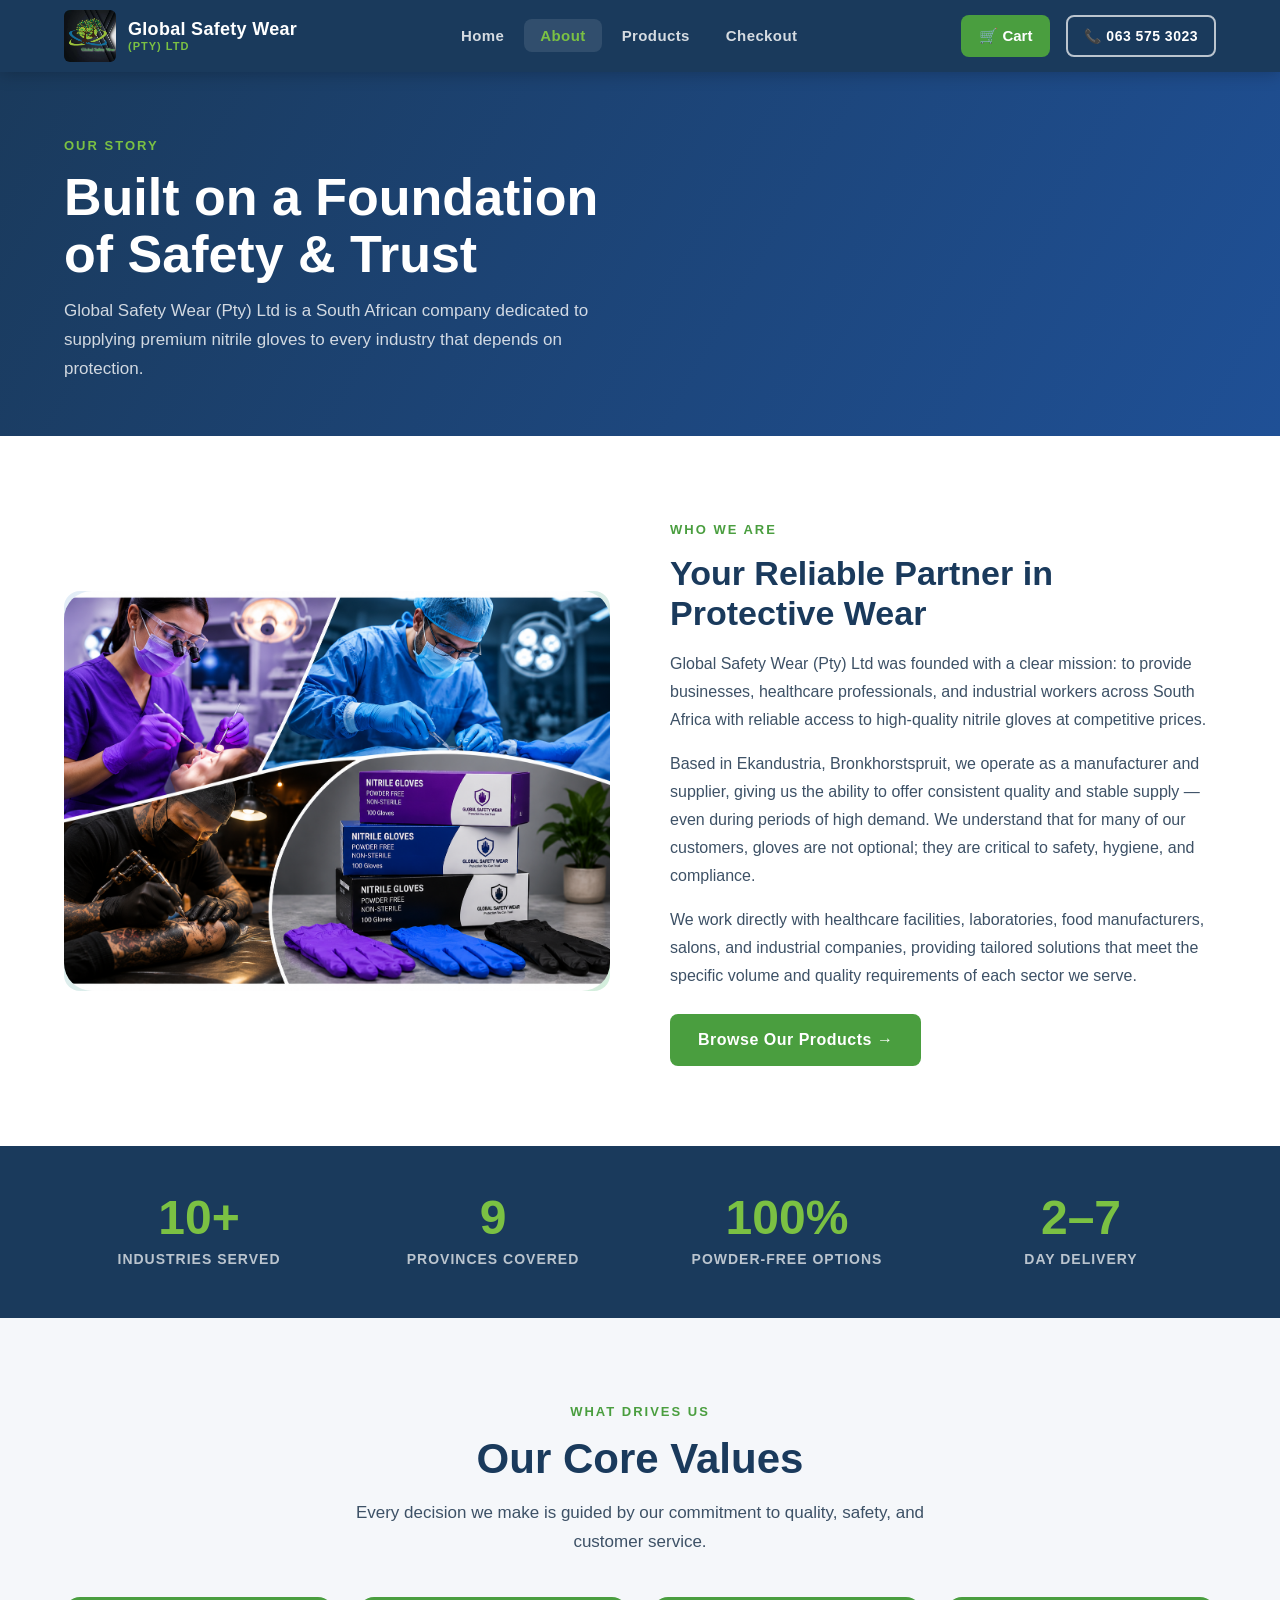
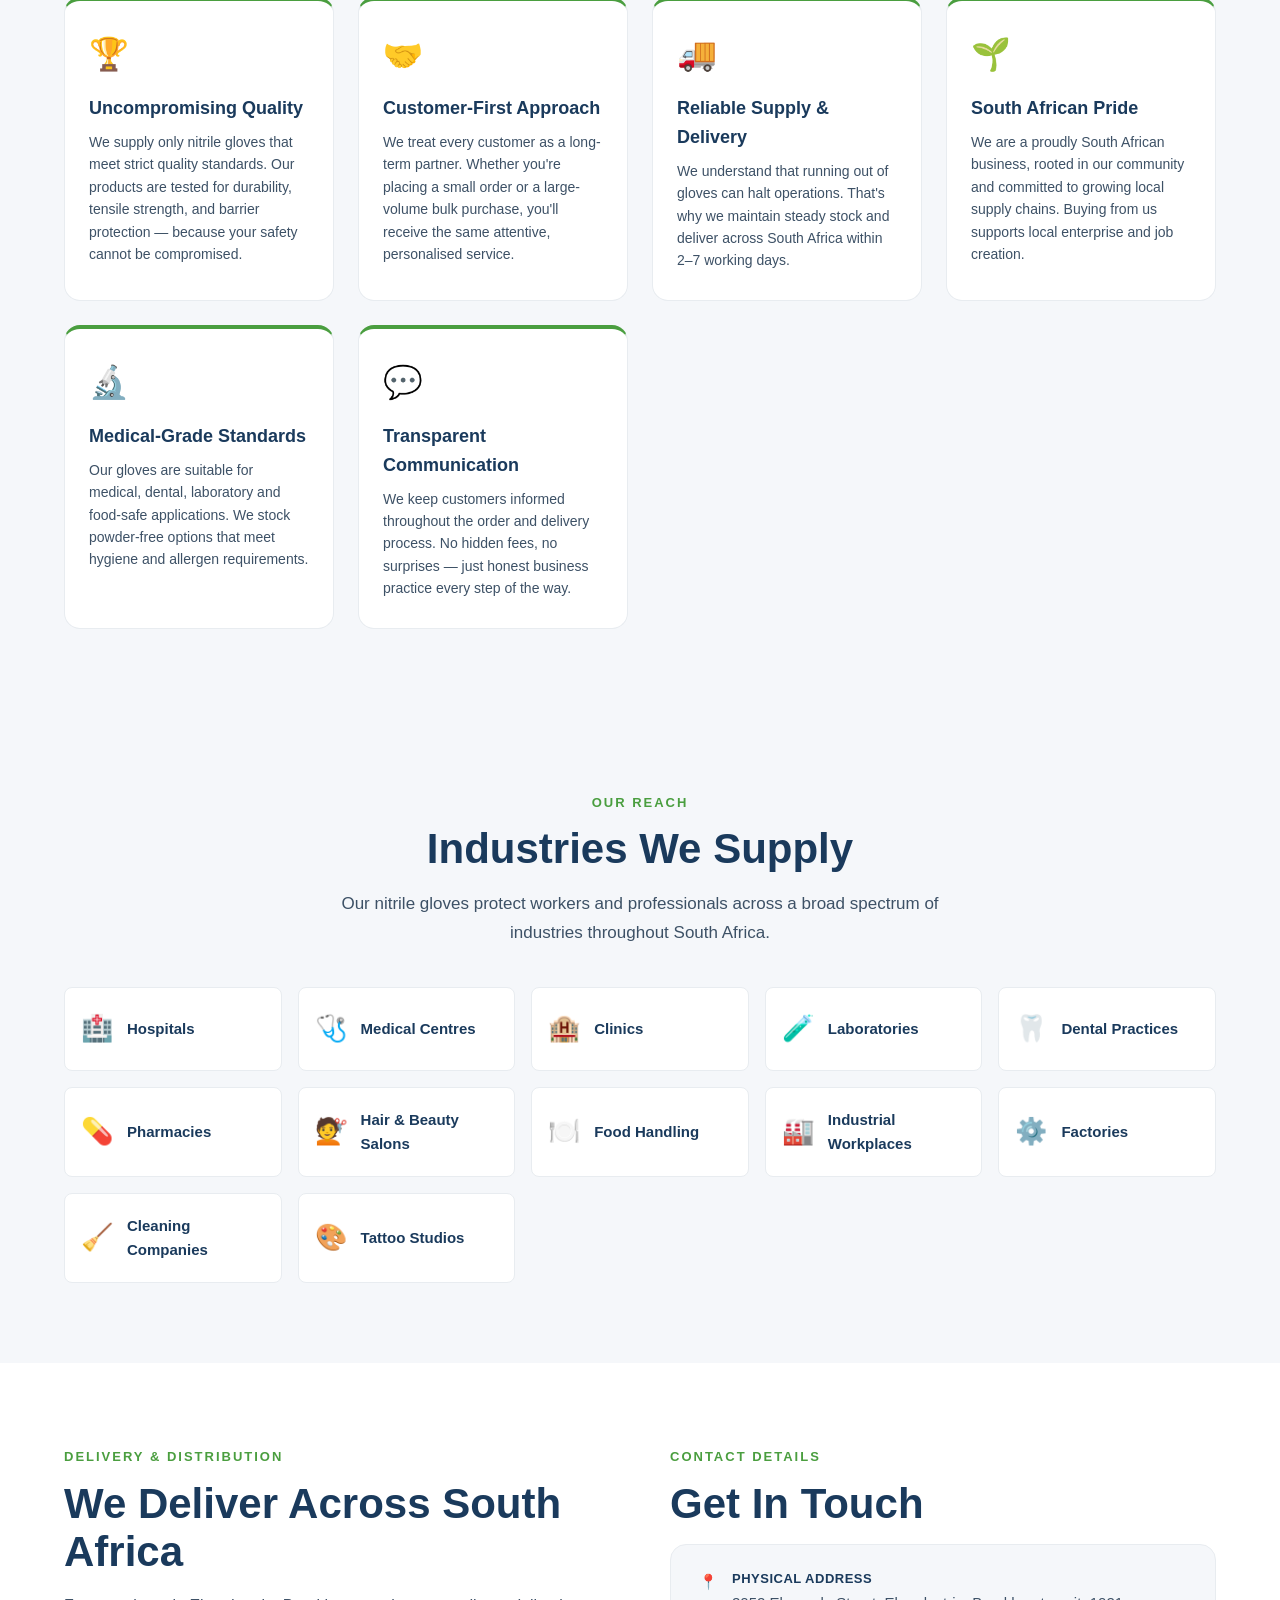
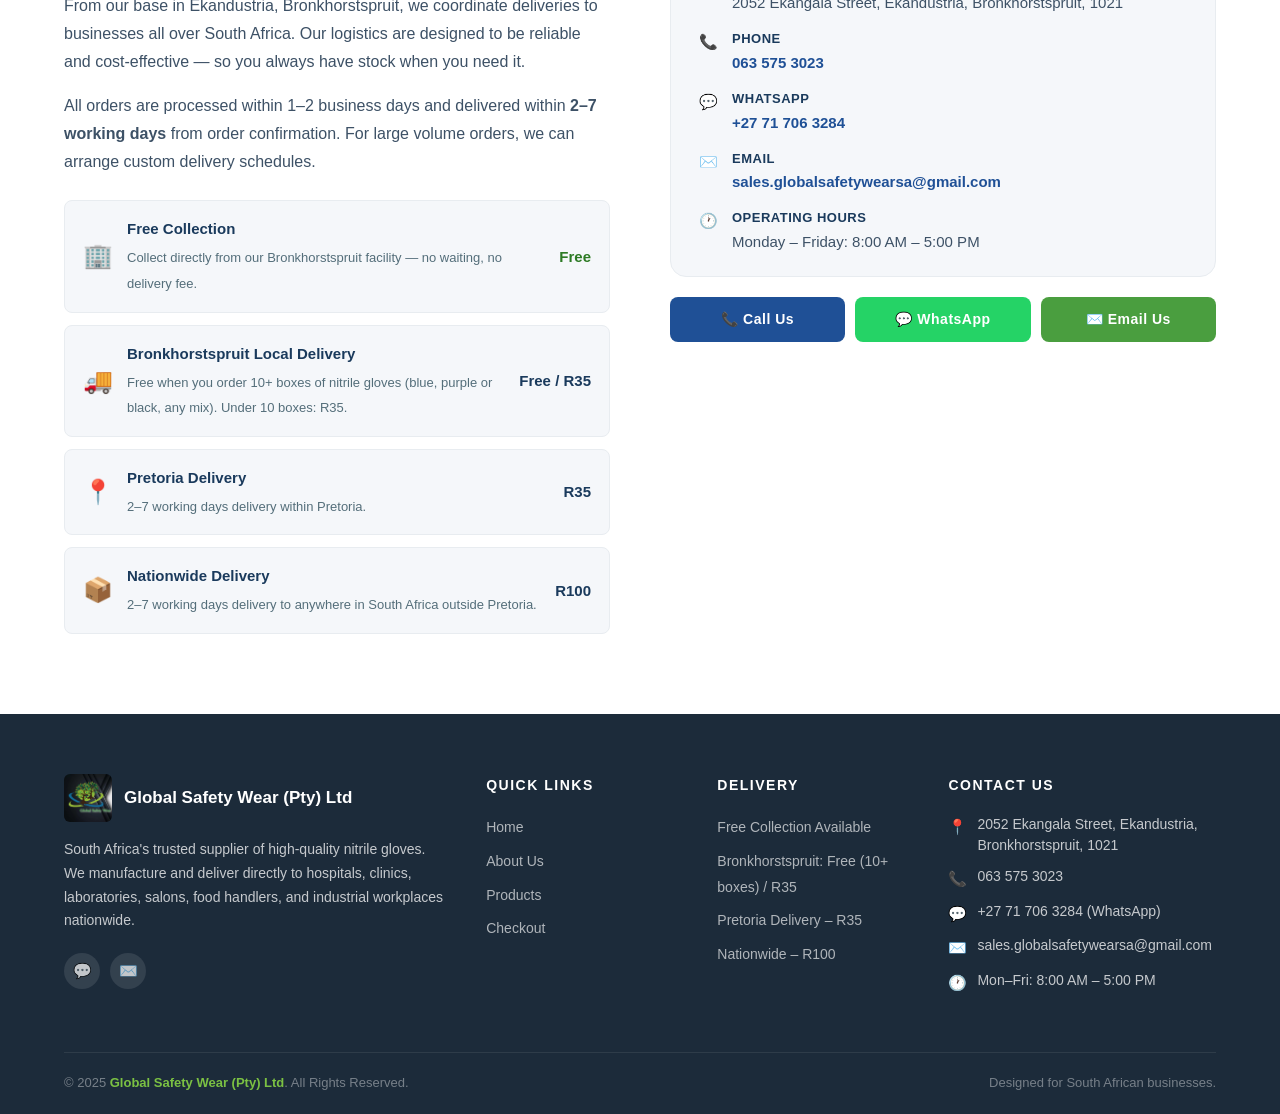
==== commit bb7ca6c3: "Add files via upload" ====
--- a/about.html
+++ b/about.html
@@ -58,19 +58,14 @@
 <section class="about-intro section-pad">
   <div class="container">
     <div class="about-grid">
-    <div class="about-visual">
-  <img 
-    src="images/about-collage.png" 
-    alt="Global Safety Wear"
-    style="
-      width:100%;
-      height:100%;
-      object-fit:cover;
-      border-radius:28px;
-      display:block;
-    "
-  >
-</div>
+      <div class="about-visual">
+        <img 
+          src="images/about-collage.png" 
+          alt="Global Safety Wear"
+          style="width:100%;height:100%;object-fit:cover;border-radius:28px;display:block;"
+          onerror="this.style.display='none'"
+        >
+      </div>
       <div class="about-text">
         <div class="tag">Who We Are</div>
         <h2>Your Reliable Partner in Protective Wear</h2>
@@ -129,7 +124,7 @@
       <div class="value-card">
         <div class="value-icon">🚚</div>
         <h4>Reliable Supply &amp; Delivery</h4>
-        <p>We understand that running out of gloves can halt operations. That's why we maintain steady stock and deliver across South Africa within 5–7 working days, with free delivery in Gauteng.</p>
+        <p>We understand that running out of gloves can halt operations. That's why we maintain steady stock and deliver across South Africa within 2–7 working days.</p>
       </div>
       <div class="value-card">
         <div class="value-icon">🌱</div>
@@ -178,142 +173,112 @@
 <!-- ==================== DELIVERY INFO ==================== -->
 <section class="section-pad" style="background:var(--white);">
   <div class="container">
-    <div class="about-grid" style="align-items:start;gap:40px;">
+    <div class="about-delivery-contact-grid">
+
+      <!-- DELIVERY -->
       <div>
         <div class="tag">Delivery &amp; Distribution</div>
         <h2 class="section-title">We Deliver Across South Africa</h2>
         <p style="font-size:16px;line-height:1.75;color:var(--text-body);margin-bottom:16px;">From our base in Ekandustria, Bronkhorstspruit, we coordinate deliveries to businesses all over South Africa. Our logistics are designed to be reliable and cost-effective — so you always have stock when you need it.</p>
-        <p style="font-size:16px;line-height:1.75;color:var(--text-body);margin-bottom:24px;">All orders are processed within 1–2 business days and delivered within 2–7 working days from order confirmation. For large volume orders, we can arrange custom delivery schedules.</p>
-          <div style="display:flex;flex-direction:column;gap:10px;">
-
-      <!-- Free Collection -->
-      <label style="display:flex;align-items:center;gap:12px;padding:14px 16px;border:2px solid var(--grey-light);border-radius:var(--radius);cursor:pointer;">
-        <input type="radio" name="checkout_delivery" value="collection"
-          style="accent-color:var(--blue-mid);width:16px;height:16px;flex-shrink:0;"
-          checked />
-
-        <span style="font-size:20px;">🏢</span>
-
-        <span style="flex:1;">
-          <strong style="font-family:var(--font-head);font-size:15px;color:var(--blue-dark);display:block;">
-            Free Collection
-          </strong>
-
-          <small style="color:var(--grey-dark);">
-            Collect directly from our Bronkhorstspruit facility.
-          </small>
-        </span>
-
-        <span style="font-family:var(--font-head);font-weight:800;color:var(--green-dark);">
-          Free
-        </span>
-      </label>
-
-      <!-- Bronkhorstspruit -->
-      <label style="display:flex;align-items:center;gap:12px;padding:14px 16px;border:2px solid var(--grey-light);border-radius:var(--radius);cursor:pointer;">
-        <input type="radio" name="checkout_delivery" value="bronk"
-          style="accent-color:var(--blue-mid);width:16px;height:16px;flex-shrink:0;" />
-
-        <span style="font-size:20px;">🚚</span>
-
-        <span style="flex:1;">
-          <strong style="font-family:var(--font-head);font-size:15px;color:var(--blue-dark);display:block;">
-            Free Bronkhorstspruit Delivery
-          </strong>
-
-          <small style="color:var(--grey-dark);">
-            Free local delivery within Bronkhorstspruit.
-          </small>
-        </span>
-
-        <span style="font-family:var(--font-head);font-weight:800;color:var(--green-dark);">
-          Free
-        </span>
-      </label>
-
-      <!-- Pretoria -->
-      <label style="display:flex;align-items:center;gap:12px;padding:14px 16px;border:2px solid var(--grey-light);border-radius:var(--radius);cursor:pointer;">
-        <input type="radio" name="checkout_delivery" value="pretoria"
-          style="accent-color:var(--blue-mid);width:16px;height:16px;flex-shrink:0;" />
-
-        <span style="font-size:20px;">📍</span>
-
-        <span style="flex:1;">
-          <strong style="font-family:var(--font-head);font-size:15px;color:var(--blue-dark);display:block;">
-            Pretoria Delivery — R35
-          </strong>
-
-          <small style="color:var(--grey-dark);">
-            Delivery within Pretoria.
-          </small>
-        </span>
-
-        <span style="font-family:var(--font-head);font-weight:800;color:var(--green-dark);">
-          R35
-        </span>
-      </label>
-
-      <!-- Nationwide -->
-      <label style="display:flex;align-items:center;gap:12px;padding:14px 16px;border:2px solid var(--grey-light);border-radius:var(--radius);cursor:pointer;">
-        <input type="radio" name="checkout_delivery" value="nationwide"
-          style="accent-color:var(--blue-mid);width:16px;height:16px;flex-shrink:0;" />
-
-        <span style="font-size:20px;">📦</span>
-
-        <span style="flex:1;">
-          <strong style="font-family:var(--font-head);font-size:15px;color:var(--blue-dark);display:block;">
-            Nationwide Delivery — R100
-          </strong>
-
-          <small style="color:var(--grey-dark);">
-            Delivery outside of Pretoria (2–7 working days).
-          </small>
-        </span>
-
-        <span style="font-family:var(--font-head);font-weight:800;color:var(--blue-dark);">
-          R100
-        </span>
-      </label>
-
-    </div>
-          </div>
-        </div>
-      </div>
+        <p style="font-size:16px;line-height:1.75;color:var(--text-body);margin-bottom:24px;">All orders are processed within 1–2 business days and delivered within <strong>2–7 working days</strong> from order confirmation. For large volume orders, we can arrange custom delivery schedules.</p>
+
+        <!-- Delivery options — display only, no radio buttons -->
+        <div class="delivery-display-list">
+
+          <div class="delivery-display-item">
+            <span class="delivery-display-icon">🏢</span>
+            <div class="delivery-display-info">
+              <strong>Free Collection</strong>
+              <small>Collect directly from our Bronkhorstspruit facility — no waiting, no delivery fee.</small>
+            </div>
+            <span class="delivery-display-price free">Free</span>
+          </div>
+
+          <div class="delivery-display-item">
+            <span class="delivery-display-icon">🚚</span>
+            <div class="delivery-display-info">
+              <strong>Bronkhorstspruit Local Delivery</strong>
+              <small>Free when you order 10+ boxes of nitrile gloves (blue, purple or black, any mix). Under 10 boxes: R35.</small>
+            </div>
+            <span class="delivery-display-price">Free / R35</span>
+          </div>
+
+          <div class="delivery-display-item">
+            <span class="delivery-display-icon">📍</span>
+            <div class="delivery-display-info">
+              <strong>Pretoria Delivery</strong>
+              <small>2–7 working days delivery within Pretoria.</small>
+            </div>
+            <span class="delivery-display-price">R35</span>
+          </div>
+
+          <div class="delivery-display-item">
+            <span class="delivery-display-icon">📦</span>
+            <div class="delivery-display-info">
+              <strong>Nationwide Delivery</strong>
+              <small>2–7 working days delivery to anywhere in South Africa outside Pretoria.</small>
+            </div>
+            <span class="delivery-display-price">R100</span>
+          </div>
+
+        </div>
+      </div>
+
+      <!-- CONTACT -->
       <div>
         <div class="tag">Contact Details</div>
         <h2 class="section-title">Get In Touch</h2>
-        <div style="background:var(--off-white);border:1px solid var(--grey-light);border-radius:var(--radius-lg);padding:28px;">
-          <div class="footer-contact-item" style="margin-bottom:16px;">
-            <span class="ico" style="color:var(--green-mid);font-size:18px;">📍</span>
-            <div>
-              <strong style="font-family:var(--font-head);font-size:14px;color:var(--blue-dark);display:block;margin-bottom:2px;">Physical Address</strong>
-              2052 Ekangala Street, Ekandustria, Bronkhorstspruit, 1021
-            </div>
-          </div>
-          <div class="footer-contact-item" style="margin-bottom:16px;">
-            <span class="ico" style="color:var(--green-mid);font-size:18px;">📞</span>
-            <div>
-              <strong style="font-family:var(--font-head);font-size:14px;color:var(--blue-dark);display:block;margin-bottom:2px;">Phone</strong>
-              <a href="tel:0635753023" style="color:var(--blue-mid);font-weight:600;">063 575 3023</a>
-            </div>
-          </div>
-          <div class="footer-contact-item" style="margin-bottom:16px;">
-            <span class="ico" style="color:var(--green-mid);font-size:18px;">✉️</span>
-            <div>
-              <strong style="font-family:var(--font-head);font-size:14px;color:var(--blue-dark);display:block;margin-bottom:2px;">Email</strong>
-              <a href="mailto:sales.globalsafetywearsa@gmail.com" style="color:var(--blue-mid);font-weight:600;">sales.globalsafetywearsa@gmail.com</a>
-            </div>
-          </div>
-          <div class="footer-contact-item">
-            <span class="ico" style="color:var(--green-mid);font-size:18px;">🕐</span>
-            <div>
-              <strong style="font-family:var(--font-head);font-size:14px;color:var(--blue-dark);display:block;margin-bottom:2px;">Operating Hours</strong>
-              Monday – Friday: 8:00 AM – 5:00 PM
-            </div>
-          </div>
-        </div>
-        <a href="mailto:sales.globalsafetywearsa@gmail.com" class="btn btn-primary" style="margin-top:20px;width:100%;justify-content:center;">✉️ Send Us an Email</a>
-      </div>
+        <div class="about-contact-card">
+
+          <div class="about-contact-row">
+            <span class="about-contact-ico">📍</span>
+            <div>
+              <strong>Physical Address</strong>
+              <span>2052 Ekangala Street, Ekandustria, Bronkhorstspruit, 1021</span>
+            </div>
+          </div>
+
+          <div class="about-contact-row">
+            <span class="about-contact-ico">📞</span>
+            <div>
+              <strong>Phone</strong>
+              <a href="tel:0635753023">063 575 3023</a>
+            </div>
+          </div>
+
+          <div class="about-contact-row">
+            <span class="about-contact-ico">💬</span>
+            <div>
+              <strong>WhatsApp</strong>
+              <a href="https://wa.me/27717063284" target="_blank">+27 71 706 3284</a>
+            </div>
+          </div>
+
+          <div class="about-contact-row">
+            <span class="about-contact-ico">✉️</span>
+            <div>
+              <strong>Email</strong>
+              <a href="mailto:sales.globalsafetywearsa@gmail.com">sales.globalsafetywearsa@gmail.com</a>
+            </div>
+          </div>
+
+          <div class="about-contact-row">
+            <span class="about-contact-ico">🕐</span>
+            <div>
+              <strong>Operating Hours</strong>
+              <span>Monday – Friday: 8:00 AM – 5:00 PM</span>
+            </div>
+          </div>
+
+        </div>
+
+        <div class="about-contact-btns">
+          <a href="tel:0635753023" class="btn btn-blue">📞 Call Us</a>
+          <a href="https://wa.me/27717063284" target="_blank" class="btn btn-whatsapp">💬 WhatsApp</a>
+          <a href="mailto:sales.globalsafetywearsa@gmail.com" class="btn btn-primary">✉️ Email Us</a>
+        </div>
+      </div>
+
     </div>
   </div>
 </section>
@@ -328,15 +293,9 @@
           <strong>Global Safety Wear (Pty) Ltd</strong>
         </div>
         <p class="footer-about">South Africa's trusted supplier of high-quality nitrile gloves. We manufacture and deliver directly to hospitals, clinics, laboratories, salons, food handlers, and industrial workplaces nationwide.</p>
-       <div class="footer-social">
-
-  <a href="https://wa.me/27717063284" target="_blank" class="social-icon">
-    💬
-  </a>
-  <a href="mailto:sales.globalsafetywearsa@gmail.com" class="social-icon">
-    ✉️
-  </a>
-</div>
+        <div class="footer-social">
+          <a href="https://wa.me/27717063284" target="_blank" class="social-icon" title="WhatsApp">💬</a>
+          <a href="mailto:sales.globalsafetywearsa@gmail.com" class="social-icon" title="Email">✉️</a>
         </div>
       </div>
       <div class="footer-col">
@@ -350,12 +309,12 @@
       </div>
       <div class="footer-col">
         <h5>Delivery</h5>
-          <ul>
-  <li><a href="#">Free Collection Available</a></li>
-  <li><a href="#">Free Bronkhorstspruit Delivery</a></li>
-  <li><a href="#">Pretoria Delivery – R35</a></li>
-  <li><a href="#">Outside Pretoria – R100</a></li>
-</ul>
+        <ul>
+          <li><a href="#">Free Collection Available</a></li>
+          <li><a href="#">Bronkhorstspruit: Free (10+ boxes) / R35</a></li>
+          <li><a href="#">Pretoria Delivery – R35</a></li>
+          <li><a href="#">Nationwide – R100</a></li>
+        </ul>
       </div>
       <div class="footer-col">
         <h5>Contact Us</h5>
@@ -366,6 +325,10 @@
         <div class="footer-contact-item">
           <span class="ico">📞</span>
           <a href="tel:0635753023">063 575 3023</a>
+        </div>
+        <div class="footer-contact-item">
+          <span class="ico">💬</span>
+          <a href="https://wa.me/27717063284" target="_blank">+27 71 706 3284 (WhatsApp)</a>
         </div>
         <div class="footer-contact-item">
           <span class="ico">✉️</span>
--- a/style.css
+++ b/style.css
@@ -1,12 +1,9 @@
 /* ============================================================
    Global Safety Wear (Pty) Ltd — Main Stylesheet
-   Brand colours: Deep Blue #1a3a5c | Green #4a9e3f | Lime #7bc143
    ============================================================ */
 
-/* ---------- Google Fonts ---------- */
 @import url('https://fonts.googleapis.com/css2?family=Barlow:wght@300;400;500;600;700;800&family=Barlow+Condensed:wght@600;700;800&display=swap');
 
-/* ---------- CSS Variables ---------- */
 :root {
   --blue-dark:   #1a3a5c;
   --blue-mid:    #1f5096;
@@ -32,1242 +29,300 @@
   --transition:  0.25s ease;
 }
 
-/* ---------- Reset & Base ---------- */
 *, *::before, *::after { box-sizing: border-box; margin: 0; padding: 0; }
 html { scroll-behavior: smooth; }
-body {
-  font-family: var(--font-body);
-  font-size: 16px;
-  color: var(--text-body);
-  background: var(--white);
-  line-height: 1.6;
-  -webkit-font-smoothing: antialiased;
-}
+body { font-family: var(--font-body); font-size: 16px; color: var(--text-body); background: var(--white); line-height: 1.6; -webkit-font-smoothing: antialiased; }
 img { display: block; max-width: 100%; }
 a { text-decoration: none; color: inherit; }
 ul { list-style: none; }
 button { cursor: pointer; font-family: var(--font-body); border: none; }
 
-/* ---------- Utility ---------- */
-.container {
-  max-width: 1200px;
-  margin: 0 auto;
-  padding: 0 24px;
-}
+.container { max-width: 1200px; margin: 0 auto; padding: 0 24px; }
 .section-pad { padding: 80px 0; }
 .section-pad-sm { padding: 52px 0; }
 
-.tag {
-  display: inline-block;
-  font-family: var(--font-head);
-  font-size: 13px;
-  font-weight: 700;
-  letter-spacing: 2px;
-  text-transform: uppercase;
-  color: var(--green-mid);
-  margin-bottom: 12px;
-}
-.section-title {
-  font-family: var(--font-head);
-  font-size: clamp(28px, 4vw, 42px);
-  font-weight: 800;
-  color: var(--blue-dark);
-  line-height: 1.15;
-  margin-bottom: 16px;
-}
-.section-sub {
-  font-size: 17px;
-  color: var(--text-body);
-  max-width: 620px;
-  line-height: 1.7;
-}
+.tag { display: inline-block; font-family: var(--font-head); font-size: 13px; font-weight: 700; letter-spacing: 2px; text-transform: uppercase; color: var(--green-mid); margin-bottom: 12px; }
+.section-title { font-family: var(--font-head); font-size: clamp(28px, 4vw, 42px); font-weight: 800; color: var(--blue-dark); line-height: 1.15; margin-bottom: 16px; }
+.section-sub { font-size: 17px; color: var(--text-body); max-width: 620px; line-height: 1.7; }
 .text-center { text-align: center; }
 .text-center .section-sub { margin: 0 auto; }
 
-/* ---------- Buttons ---------- */
-.btn {
-  display: inline-flex;
-  align-items: center;
-  gap: 8px;
-  padding: 13px 28px;
-  border-radius: var(--radius);
-  font-family: var(--font-head);
-  font-size: 16px;
-  font-weight: 700;
-  letter-spacing: 0.5px;
-  transition: background var(--transition), transform var(--transition), box-shadow var(--transition);
-}
-.btn-primary {
-  background: var(--green-mid);
-  color: var(--white);
-}
-.btn-primary:hover {
-  background: var(--green-dark);
-  transform: translateY(-2px);
-  box-shadow: 0 6px 20px rgba(74,158,63,0.35);
-}
-.btn-outline {
-  background: transparent;
-  color: var(--white);
-  border: 2px solid rgba(255,255,255,0.7);
-}
-.btn-outline:hover {
-  background: rgba(255,255,255,0.12);
-  border-color: var(--white);
-}
-.btn-blue {
-  background: var(--blue-mid);
-  color: var(--white);
-}
-.btn-blue:hover {
-  background: var(--blue-dark);
-  transform: translateY(-2px);
-  box-shadow: 0 6px 20px rgba(31,80,150,0.35);
-}
-
-/* ============================================================
-   NAVIGATION
-   ============================================================ */
-.navbar {
-  position: sticky;
-  top: 0;
-  z-index: 1000;
-  height: var(--nav-h);
-  background: var(--blue-dark);
-  box-shadow: 0 2px 16px rgba(0,0,0,0.22);
-}
-.nav-inner {
-  display: flex;
-  align-items: center;
-  justify-content: space-between;
-  height: 100%;
-}
-.nav-logo {
-  display: flex;
-  align-items: center;
-  gap: 12px;
-}
-.nav-logo img {
-  height: 52px;
-  width: 52px;
-  object-fit: cover;
-  border-radius: 6px;
-}
-.nav-logo-text {
-  display: flex;
-  flex-direction: column;
-  line-height: 1.2;
-}
-.nav-logo-text strong {
-  font-family: var(--font-head);
-  font-size: 18px;
-  font-weight: 800;
-  color: var(--white);
-  letter-spacing: 0.3px;
-}
-.nav-logo-text span {
-  font-size: 11px;
-  color: var(--green-light);
-  letter-spacing: 1px;
-  text-transform: uppercase;
-  font-weight: 600;
-}
-.nav-links {
-  display: flex;
-  align-items: center;
-  gap: 4px;
-}
-.nav-links a {
-  font-family: var(--font-head);
-  font-size: 15px;
-  font-weight: 600;
-  color: rgba(255,255,255,0.82);
-  padding: 8px 16px;
-  border-radius: var(--radius);
-  letter-spacing: 0.4px;
-  transition: color var(--transition), background var(--transition);
-}
-.nav-links a:hover,
-.nav-links a.active {
-  color: var(--white);
-  background: rgba(255,255,255,0.1);
-}
+.btn { display: inline-flex; align-items: center; gap: 8px; padding: 13px 28px; border-radius: var(--radius); font-family: var(--font-head); font-size: 16px; font-weight: 700; letter-spacing: 0.5px; transition: background var(--transition), transform var(--transition), box-shadow var(--transition); }
+.btn-primary { background: var(--green-mid); color: var(--white); }
+.btn-primary:hover { background: var(--green-dark); transform: translateY(-2px); box-shadow: 0 6px 20px rgba(74,158,63,0.35); }
+.btn-outline { background: transparent; color: var(--white); border: 2px solid rgba(255,255,255,0.7); }
+.btn-outline:hover { background: rgba(255,255,255,0.12); border-color: var(--white); }
+.btn-blue { background: var(--blue-mid); color: var(--white); }
+.btn-blue:hover { background: var(--blue-dark); transform: translateY(-2px); box-shadow: 0 6px 20px rgba(31,80,150,0.35); }
+.btn-whatsapp { background: #25d366; color: var(--white); border: none; }
+.btn-whatsapp:hover { background: #1da851; transform: translateY(-2px); box-shadow: 0 6px 20px rgba(37,211,102,0.35); }
+
+/* NAVIGATION */
+.navbar { position: sticky; top: 0; z-index: 1000; height: var(--nav-h); background: var(--blue-dark); box-shadow: 0 2px 16px rgba(0,0,0,0.22); }
+.nav-inner { display: flex; align-items: center; justify-content: space-between; height: 100%; }
+.nav-logo { display: flex; align-items: center; gap: 12px; }
+.nav-logo img { height: 52px; width: 52px; object-fit: cover; border-radius: 6px; }
+.nav-logo-text { display: flex; flex-direction: column; line-height: 1.2; }
+.nav-logo-text strong { font-family: var(--font-head); font-size: 18px; font-weight: 800; color: var(--white); letter-spacing: 0.3px; }
+.nav-logo-text span { font-size: 11px; color: var(--green-light); letter-spacing: 1px; text-transform: uppercase; font-weight: 600; }
+.nav-links { display: flex; align-items: center; gap: 4px; }
+.nav-links a { font-family: var(--font-head); font-size: 15px; font-weight: 600; color: rgba(255,255,255,0.82); padding: 8px 16px; border-radius: var(--radius); letter-spacing: 0.4px; transition: color var(--transition), background var(--transition); }
+.nav-links a:hover, .nav-links a.active { color: var(--white); background: rgba(255,255,255,0.1); }
 .nav-links a.active { color: var(--green-light); }
-
-.nav-cart-btn {
-  position: relative;
-  display: flex;
-  align-items: center;
-  gap: 8px;
-  background: var(--green-mid);
-  color: var(--white);
-  padding: 9px 18px;
-  border-radius: var(--radius);
-  font-family: var(--font-head);
-  font-size: 15px;
-  font-weight: 700;
-  transition: background var(--transition);
-}
+.nav-cart-btn { position: relative; display: flex; align-items: center; gap: 8px; background: var(--green-mid); color: var(--white); padding: 9px 18px; border-radius: var(--radius); font-family: var(--font-head); font-size: 15px; font-weight: 700; transition: background var(--transition); }
 .nav-cart-btn:hover { background: var(--green-dark); }
-.cart-count {
-  position: absolute;
-  top: -6px;
-  right: -6px;
-  background: #e53935;
-  color: white;
-  font-size: 11px;
-  font-weight: 700;
-  width: 20px;
-  height: 20px;
-  border-radius: 50%;
-  display: flex;
-  align-items: center;
-  justify-content: center;
-}
+.cart-count { position: absolute; top: -6px; right: -6px; background: #e53935; color: white; font-size: 11px; font-weight: 700; width: 20px; height: 20px; border-radius: 50%; display: flex; align-items: center; justify-content: center; }
 .nav-right { display: flex; align-items: center; gap: 16px; }
 
-/* Hamburger */
-.nav-hamburger {
-  display: none;
-  flex-direction: column;
-  gap: 5px;
-  background: none;
-  padding: 6px;
-}
-.nav-hamburger span {
-  display: block;
-  width: 24px;
-  height: 2px;
-  background: var(--white);
-  border-radius: 2px;
-  transition: transform var(--transition), opacity var(--transition);
-}
+.nav-hamburger { display: none; flex-direction: column; gap: 5px; background: none; padding: 6px; border: none; }
+.nav-hamburger span { display: block; width: 24px; height: 2px; background: var(--white); border-radius: 2px; transition: transform var(--transition), opacity var(--transition); }
 .nav-hamburger.open span:nth-child(1) { transform: translateY(7px) rotate(45deg); }
 .nav-hamburger.open span:nth-child(2) { opacity: 0; }
 .nav-hamburger.open span:nth-child(3) { transform: translateY(-7px) rotate(-45deg); }
 
-.nav-mobile {
-  display: none;
-  flex-direction: column;
-  background: var(--blue-dark);
-  padding: 16px 24px 20px;
-  border-top: 1px solid rgba(255,255,255,0.1);
-}
-.nav-mobile.open { display: flex; }
-.nav-mobile a {
-  font-family: var(--font-head);
-  font-size: 17px;
-  font-weight: 600;
-  color: rgba(255,255,255,0.85);
-  padding: 10px 0;
-  border-bottom: 1px solid rgba(255,255,255,0.07);
-  letter-spacing: 0.3px;
-}
+.nav-mobile { display: none; flex-direction: column; background: var(--blue-dark); padding: 16px 24px 20px; border-top: 1px solid rgba(255,255,255,0.1); position: absolute; top: var(--nav-h); left: 0; right: 0; z-index: 999; }
+.nav-mobile.open { display: flex !important; }
+.nav-mobile a { font-family: var(--font-head); font-size: 17px; font-weight: 600; color: rgba(255,255,255,0.85); padding: 10px 0; border-bottom: 1px solid rgba(255,255,255,0.07); letter-spacing: 0.3px; }
 .nav-mobile a:last-child { border-bottom: none; }
 .nav-mobile a:hover, .nav-mobile a.active { color: var(--green-light); }
 
-/* ============================================================
-   HERO
-   ============================================================ */
-.hero {
-  position: relative;
-  min-height: 560px;
-  display: flex;
-  align-items: center;
-  background: linear-gradient(120deg, var(--blue-dark) 0%, #1f5096 55%, #1a6b3a 100%);
-  overflow: hidden;
-}
-.hero::before {
-  content: '';
-  position: absolute;
-  inset: 0;
-  background: url("data:image/svg+xml,%3Csvg width='60' height='60' viewBox='0 0 60 60' xmlns='http://www.w3.org/2000/svg'%3E%3Cg fill='none' fill-rule='evenodd'%3E%3Cg fill='%23ffffff' fill-opacity='0.03'%3E%3Cpath d='M36 34v-4h-2v4h-4v2h4v4h2v-4h4v-2h-4zm0-30V0h-2v4h-4v2h4v4h2V6h4V4h-4zM6 34v-4H4v4H0v2h4v4h2v-4h4v-2H6zM6 4V0H4v4H0v2h4v4h2V6h4V4H6z'/%3E%3C/g%3E%3C/g%3E%3C/svg%3E") repeat;
-  pointer-events: none;
-}
-.hero-content {
-  position: relative;
-  z-index: 2;
-  max-width: 660px;
-}
-.hero-tag {
-  display: inline-flex;
-  align-items: center;
-  gap: 8px;
-  background: rgba(123,193,67,0.2);
-  border: 1px solid rgba(123,193,67,0.4);
-  color: var(--green-light);
-  font-family: var(--font-head);
-  font-size: 13px;
-  font-weight: 700;
-  letter-spacing: 2px;
-  text-transform: uppercase;
-  padding: 6px 14px;
-  border-radius: 20px;
-  margin-bottom: 20px;
-}
-.hero h1 {
-  font-family: var(--font-head);
-  font-size: clamp(32px, 5vw, 58px);
-  font-weight: 800;
-  color: var(--white);
-  line-height: 1.1;
-  margin-bottom: 20px;
-}
-.hero h1 em {
-  font-style: normal;
-  color: var(--green-light);
-}
-.hero p {
-  font-size: 17px;
-  color: rgba(255,255,255,0.82);
-  line-height: 1.7;
-  margin-bottom: 32px;
-  max-width: 540px;
-}
+/* HERO */
+.hero { position: relative; min-height: 560px; display: flex; align-items: center; background: linear-gradient(120deg, var(--blue-dark) 0%, #1f5096 55%, #1a6b3a 100%); overflow: hidden; }
+.hero::before { content: ''; position: absolute; inset: 0; background: url("data:image/svg+xml,%3Csvg width='60' height='60' viewBox='0 0 60 60' xmlns='http://www.w3.org/2000/svg'%3E%3Cg fill='none' fill-rule='evenodd'%3E%3Cg fill='%23ffffff' fill-opacity='0.03'%3E%3Cpath d='M36 34v-4h-2v4h-4v2h4v4h2v-4h4v-2h-4zm0-30V0h-2v4h-4v2h4v4h2V6h4V4h-4zM6 34v-4H4v4H0v2h4v4h2v-4h4v-2H6zM6 4V0H4v4H0v2h4v4h2V6h4V4H6z'/%3E%3C/g%3E%3C/g%3E%3C/svg%3E") repeat; pointer-events: none; }
+.hero-content { position: relative; z-index: 2; max-width: 660px; }
+.hero-tag { display: inline-flex; align-items: center; gap: 8px; background: rgba(123,193,67,0.2); border: 1px solid rgba(123,193,67,0.4); color: var(--green-light); font-family: var(--font-head); font-size: 13px; font-weight: 700; letter-spacing: 2px; text-transform: uppercase; padding: 6px 14px; border-radius: 20px; margin-bottom: 20px; }
+.hero h1 { font-family: var(--font-head); font-size: clamp(32px, 5vw, 58px); font-weight: 800; color: var(--white); line-height: 1.1; margin-bottom: 20px; }
+.hero h1 em { font-style: normal; color: var(--green-light); }
+.hero p { font-size: 17px; color: rgba(255,255,255,0.82); line-height: 1.7; margin-bottom: 32px; max-width: 540px; }
 .hero-btns { display: flex; gap: 14px; flex-wrap: wrap; }
-.hero-deco {
-  position: absolute;
-  right: -60px;
-  bottom: -60px;
-  width: 460px;
-  height: 460px;
-  border-radius: 50%;
-  border: 80px solid rgba(255,255,255,0.04);
-  pointer-events: none;
-}
-.hero-deco2 {
-  position: absolute;
-  right: 140px;
-  top: -100px;
-  width: 300px;
-  height: 300px;
-  border-radius: 50%;
-  border: 50px solid rgba(123,193,67,0.06);
-  pointer-events: none;
-}
-
-/* ============================================================
-   TRUST BAR
-   ============================================================ */
-.trust-bar {
-  background: var(--off-white);
-  border-bottom: 1px solid var(--grey-light);
-  padding: 22px 0;
-}
-.trust-items {
-  display: flex;
-  align-items: center;
-  justify-content: center;
-  gap: 40px;
-  flex-wrap: wrap;
-}
-.trust-item {
-  display: flex;
-  align-items: center;
-  gap: 10px;
-  font-family: var(--font-head);
-  font-size: 15px;
-  font-weight: 700;
-  color: var(--blue-dark);
-  letter-spacing: 0.2px;
-}
-.trust-icon {
-  width: 36px;
-  height: 36px;
-  background: var(--green-mid);
-  border-radius: 50%;
-  display: flex;
-  align-items: center;
-  justify-content: center;
-  color: white;
-  font-size: 16px;
-  flex-shrink: 0;
-}
-
-/* ============================================================
-   INDUSTRIES SECTION
-   ============================================================ */
+.hero-deco { position: absolute; right: -60px; bottom: -60px; width: 460px; height: 460px; border-radius: 50%; border: 80px solid rgba(255,255,255,0.04); pointer-events: none; }
+.hero-deco2 { position: absolute; right: 140px; top: -100px; width: 300px; height: 300px; border-radius: 50%; border: 50px solid rgba(123,193,67,0.06); pointer-events: none; }
+
+/* TRUST BAR */
+.trust-bar { background: var(--off-white); border-bottom: 1px solid var(--grey-light); padding: 22px 0; }
+.trust-items { display: flex; align-items: center; justify-content: center; gap: 40px; flex-wrap: wrap; }
+.trust-item { display: flex; align-items: center; gap: 10px; font-family: var(--font-head); font-size: 15px; font-weight: 700; color: var(--blue-dark); letter-spacing: 0.2px; }
+.trust-icon { width: 36px; height: 36px; background: var(--green-mid); border-radius: 50%; display: flex; align-items: center; justify-content: center; color: white; font-size: 16px; flex-shrink: 0; }
+
+/* INDUSTRIES */
 .industries { background: var(--white); }
-.industries-grid {
-  display: grid;
-  grid-template-columns: repeat(auto-fill, minmax(170px, 1fr));
-  gap: 16px;
-  margin-top: 40px;
-}
-.industry-card {
-  background: var(--off-white);
-  border: 1px solid var(--grey-light);
-  border-radius: var(--radius-lg);
-  padding: 24px 16px;
-  text-align: center;
-  transition: border-color var(--transition), box-shadow var(--transition), transform var(--transition);
-}
-.industry-card:hover {
-  border-color: var(--green-mid);
-  box-shadow: var(--shadow-md);
-  transform: translateY(-3px);
-}
-.industry-icon {
-  font-size: 32px;
-  margin-bottom: 10px;
-  display: block;
-}
-.industry-card h4 {
-  font-family: var(--font-head);
-  font-size: 15px;
-  font-weight: 700;
-  color: var(--blue-dark);
-}
-
-/* ============================================================
-   FEATURED PRODUCTS (HOME)
-   ============================================================ */
+.industries-grid { display: grid; grid-template-columns: repeat(auto-fill, minmax(170px, 1fr)); gap: 16px; margin-top: 40px; }
+.industry-card { background: var(--off-white); border: 1px solid var(--grey-light); border-radius: var(--radius-lg); padding: 24px 16px; text-align: center; transition: border-color var(--transition), box-shadow var(--transition), transform var(--transition); }
+.industry-card:hover { border-color: var(--green-mid); box-shadow: var(--shadow-md); transform: translateY(-3px); }
+.industry-icon { font-size: 32px; margin-bottom: 10px; display: block; }
+.industry-card h4 { font-family: var(--font-head); font-size: 15px; font-weight: 700; color: var(--blue-dark); }
+
+/* FEATURED PRODUCTS */
 .featured-products { background: var(--off-white); }
-.products-grid {
-  display: grid;
-  grid-template-columns: repeat(auto-fill, minmax(260px, 1fr));
-  gap: 24px;
-  margin-top: 40px;
-}
-.product-card {
-  background: var(--white);
-  border-radius: var(--radius-lg);
-  box-shadow: var(--shadow-sm);
-  overflow: hidden;
-  border: 1px solid var(--grey-light);
-  display: flex;
-  flex-direction: column;
-  transition: box-shadow var(--transition), transform var(--transition);
-}
-.product-card:hover {
-  box-shadow: var(--shadow-md);
-  transform: translateY(-4px);
-}
-.product-img {
-  height: 200px;
-  display: flex;
-  align-items: center;
-  justify-content: center;
-  font-size: 72px;
-  background: linear-gradient(135deg, #e8f4e8 0%, #e3edf7 100%);
-  position: relative;
-  overflow: hidden;
-}
-.product-badge {
-  position: absolute;
-  top: 12px;
-  left: 12px;
-  background: var(--green-mid);
-  color: white;
-  font-family: var(--font-head);
-  font-size: 11px;
-  font-weight: 700;
-  letter-spacing: 1px;
-  text-transform: uppercase;
-  padding: 4px 10px;
-  border-radius: 4px;
-}
-.product-body {
-  padding: 20px;
-  flex: 1;
-  display: flex;
-  flex-direction: column;
-}
-.product-body h3 {
-  font-family: var(--font-head);
-  font-size: 19px;
-  font-weight: 800;
-  color: var(--blue-dark);
-  margin-bottom: 6px;
-}
-.product-body p {
-  font-size: 14px;
-  color: var(--grey-dark);
-  line-height: 1.5;
-  margin-bottom: 14px;
-  flex: 1;
-}
-.product-price {
-  font-family: var(--font-head);
-  font-size: 22px;
-  font-weight: 800;
-  color: var(--blue-dark);
-  margin-bottom: 14px;
-}
-.product-price span {
-  font-size: 13px;
-  font-weight: 500;
-  color: var(--grey-dark);
-}
-.product-controls {
-  display: flex;
-  gap: 10px;
-  margin-bottom: 14px;
-  flex-wrap: wrap;
-}
-.size-selector, .qty-selector {
-  font-family: var(--font-body);
-  font-size: 14px;
-  color: var(--text-dark);
-  border: 1px solid var(--grey-light);
-  border-radius: var(--radius);
-  padding: 7px 10px;
-  background: var(--white);
-  outline: none;
-  flex: 1;
-  min-width: 80px;
-}
+.products-grid { display: grid; grid-template-columns: repeat(auto-fill, minmax(260px, 1fr)); gap: 24px; margin-top: 40px; }
+.product-card { background: var(--white); border-radius: var(--radius-lg); box-shadow: var(--shadow-sm); overflow: visible; border: 1px solid var(--grey-light); display: flex; flex-direction: column; transition: box-shadow var(--transition), transform var(--transition); position: relative; }
+.product-card:hover { box-shadow: var(--shadow-md); transform: translateY(-4px); }
+.product-img { height: 200px; display: flex; align-items: center; justify-content: center; font-size: 72px; background: linear-gradient(135deg, #e8f4e8 0%, #e3edf7 100%); position: relative; overflow: hidden; border-radius: var(--radius-lg) var(--radius-lg) 0 0; }
+.product-badge { position: absolute; top: 12px; left: 12px; background: var(--green-mid); color: white; font-family: var(--font-head); font-size: 11px; font-weight: 700; letter-spacing: 1px; text-transform: uppercase; padding: 4px 10px; border-radius: 4px; z-index: 3; }
+.product-body { padding: 20px; flex: 1; display: flex; flex-direction: column; }
+.product-body h3 { font-family: var(--font-head); font-size: 19px; font-weight: 800; color: var(--blue-dark); margin-bottom: 6px; }
+.product-body p { font-size: 14px; color: var(--grey-dark); line-height: 1.5; margin-bottom: 14px; flex: 1; }
+.product-price { font-family: var(--font-head); font-size: 22px; font-weight: 800; color: var(--blue-dark); margin-bottom: 14px; }
+.product-price span { font-size: 13px; font-weight: 500; color: var(--grey-dark); }
+.product-controls { display: flex; gap: 10px; margin-bottom: 14px; flex-wrap: wrap; }
+.size-selector, .qty-selector { font-family: var(--font-body); font-size: 14px; color: var(--text-dark); border: 1px solid var(--grey-light); border-radius: var(--radius); padding: 7px 10px; background: var(--white); outline: none; flex: 1; min-width: 80px; }
 .size-selector:focus, .qty-selector:focus { border-color: var(--blue-light); }
-.btn-add-cart {
-  width: 100%;
-  padding: 11px;
-  background: var(--blue-mid);
-  color: white;
-  border-radius: var(--radius);
-  font-family: var(--font-head);
-  font-size: 15px;
-  font-weight: 700;
-  letter-spacing: 0.3px;
-  transition: background var(--transition);
-  display: flex;
-  align-items: center;
-  justify-content: center;
-  gap: 8px;
-}
+.btn-add-cart { width: 100%; padding: 11px; background: var(--blue-mid); color: white; border-radius: var(--radius); font-family: var(--font-head); font-size: 15px; font-weight: 700; letter-spacing: 0.3px; transition: background var(--transition); display: flex; align-items: center; justify-content: center; gap: 8px; border: none; cursor: pointer; }
 .btn-add-cart:hover { background: var(--blue-dark); }
 
-/* ============================================================
-   GALLERY / USE-CASE SECTION
-   ============================================================ */
+/* GALLERY */
 .use-cases { background: var(--white); }
-.gallery-grid {
-  display: grid;
-  grid-template-columns: repeat(5, 1fr);
-  gap: 16px;
-  margin-top: 40px;
-}
-.gallery-card {
-  border-radius: var(--radius-lg);
-  overflow: hidden;
-  position: relative;
-  aspect-ratio: 3/4;
-  background: var(--grey-light);
-  display: flex;
-  align-items: flex-end;
-}
-.gallery-card .gallery-img {
-  position: absolute;
-  inset: 0;
-  display: flex;
-  align-items: center;
-  justify-content: center;
-  font-size: 80px;
-  width: 100%;
-  height: 100%;
-}
-.gallery-card.medical    .gallery-img { background: linear-gradient(160deg,#dbe9f8,#c2daf4); }
-.gallery-card.dental     .gallery-img { background: linear-gradient(160deg,#d4eedd,#b6e0c5); }
-.gallery-card.food       .gallery-img { background: linear-gradient(160deg,#fdf3d0,#f9e4a0); }
-.gallery-card.salon      .gallery-img { background: linear-gradient(160deg,#f3d9f8,#e8b8f5); }
+.gallery-grid { display: grid; grid-template-columns: repeat(5, 1fr); gap: 16px; margin-top: 40px; }
+.gallery-card { border-radius: var(--radius-lg); overflow: hidden; position: relative; aspect-ratio: 3/4; background: var(--grey-light); display: flex; align-items: flex-end; }
+.gallery-card .gallery-img { position: absolute; inset: 0; display: flex; align-items: center; justify-content: center; font-size: 80px; width: 100%; height: 100%; }
+.gallery-card.medical .gallery-img { background: linear-gradient(160deg,#dbe9f8,#c2daf4); }
+.gallery-card.dental .gallery-img { background: linear-gradient(160deg,#d4eedd,#b6e0c5); }
+.gallery-card.food .gallery-img { background: linear-gradient(160deg,#fdf3d0,#f9e4a0); }
+.gallery-card.salon .gallery-img { background: linear-gradient(160deg,#f3d9f8,#e8b8f5); }
 .gallery-card.industrial .gallery-img { background: linear-gradient(160deg,#ffe4cc,#f5c69a); }
-.gallery-label {
-  position: relative;
-  z-index: 2;
-  width: 100%;
-  padding: 14px 12px 12px;
-  background: linear-gradient(to top, rgba(26,58,92,0.85) 0%, transparent 100%);
-  color: white;
-  font-family: var(--font-head);
-  font-size: 14px;
-  font-weight: 700;
-  letter-spacing: 0.3px;
-}
-
-/* ============================================================
-   CTA BANNER
-   ============================================================ */
-.cta-banner {
-  background: linear-gradient(120deg, var(--blue-dark) 0%, #1f5096 60%, #1a6b3a 100%);
-  padding: 60px 0;
-  text-align: center;
-  position: relative;
-  overflow: hidden;
-}
-.cta-banner::before {
-  content: '';
-  position: absolute;
-  right: -80px;
-  top: -80px;
-  width: 320px;
-  height: 320px;
-  border-radius: 50%;
-  background: rgba(123,193,67,0.08);
-  pointer-events: none;
-}
-.cta-banner h2 {
-  font-family: var(--font-head);
-  font-size: clamp(26px, 4vw, 40px);
-  font-weight: 800;
-  color: var(--white);
-  margin-bottom: 12px;
-}
-.cta-banner p {
-  font-size: 17px;
-  color: rgba(255,255,255,0.8);
-  margin-bottom: 28px;
-  max-width: 560px;
-  margin-left: auto;
-  margin-right: auto;
-}
+.gallery-label { position: relative; z-index: 2; width: 100%; padding: 14px 12px 12px; background: linear-gradient(to top, rgba(26,58,92,0.85) 0%, transparent 100%); color: white; font-family: var(--font-head); font-size: 14px; font-weight: 700; letter-spacing: 0.3px; }
+
+/* CTA BANNER */
+.cta-banner { background: linear-gradient(120deg, var(--blue-dark) 0%, #1f5096 60%, #1a6b3a 100%); padding: 60px 0; text-align: center; position: relative; overflow: hidden; }
+.cta-banner::before { content: ''; position: absolute; right: -80px; top: -80px; width: 320px; height: 320px; border-radius: 50%; background: rgba(123,193,67,0.08); pointer-events: none; }
+.cta-banner h2 { font-family: var(--font-head); font-size: clamp(26px, 4vw, 40px); font-weight: 800; color: var(--white); margin-bottom: 12px; }
+.cta-banner p { font-size: 17px; color: rgba(255,255,255,0.8); margin-bottom: 28px; max-width: 560px; margin-left: auto; margin-right: auto; }
 .cta-btns { display: flex; gap: 14px; justify-content: center; flex-wrap: wrap; }
 
-/* ============================================================
-   FOOTER
-   ============================================================ */
-.footer {
-  background: var(--text-dark);
-  color: rgba(255,255,255,0.75);
-  padding: 60px 0 0;
-}
-.footer-grid {
-  display: grid;
-  grid-template-columns: 2fr 1fr 1fr 1.4fr;
-  gap: 40px;
-  padding-bottom: 48px;
-  border-bottom: 1px solid rgba(255,255,255,0.08);
-}
-.footer-logo {
-  display: flex;
-  align-items: center;
-  gap: 12px;
-  margin-bottom: 16px;
-}
-.footer-logo img {
-  height: 48px;
-  width: 48px;
-  object-fit: cover;
-  border-radius: 6px;
-}
-.footer-logo strong {
-  font-family: var(--font-head);
-  font-size: 17px;
-  font-weight: 800;
-  color: var(--white);
-}
+/* FOOTER */
+.footer { background: var(--text-dark); color: rgba(255,255,255,0.75); padding: 60px 0 0; }
+.footer-grid { display: grid; grid-template-columns: 2fr 1fr 1fr 1.4fr; gap: 40px; padding-bottom: 48px; border-bottom: 1px solid rgba(255,255,255,0.08); }
+.footer-logo { display: flex; align-items: center; gap: 12px; margin-bottom: 16px; }
+.footer-logo img { height: 48px; width: 48px; object-fit: cover; border-radius: 6px; }
+.footer-logo strong { font-family: var(--font-head); font-size: 17px; font-weight: 800; color: var(--white); }
 .footer-about { font-size: 14px; line-height: 1.7; margin-bottom: 20px; }
 .footer-social { display: flex; gap: 10px; }
-.social-icon {
-  width: 36px;
-  height: 36px;
-  border-radius: 50%;
-  background: rgba(255,255,255,0.1);
-  display: flex;
-  align-items: center;
-  justify-content: center;
-  font-size: 15px;
-  color: rgba(255,255,255,0.7);
-  transition: background var(--transition), color var(--transition);
-}
+.social-icon { width: 36px; height: 36px; border-radius: 50%; background: rgba(255,255,255,0.1); display: flex; align-items: center; justify-content: center; font-size: 15px; color: rgba(255,255,255,0.7); transition: background var(--transition), color var(--transition); }
 .social-icon:hover { background: var(--green-mid); color: white; }
-.footer-col h5 {
-  font-family: var(--font-head);
-  font-size: 14px;
-  font-weight: 800;
-  color: var(--white);
-  letter-spacing: 1.5px;
-  text-transform: uppercase;
-  margin-bottom: 18px;
-}
+.footer-col h5 { font-family: var(--font-head); font-size: 14px; font-weight: 800; color: var(--white); letter-spacing: 1.5px; text-transform: uppercase; margin-bottom: 18px; }
 .footer-col ul li { margin-bottom: 8px; }
-.footer-col ul li a {
-  font-size: 14px;
-  color: rgba(255,255,255,0.65);
-  transition: color var(--transition);
-}
+.footer-col ul li a { font-size: 14px; color: rgba(255,255,255,0.65); transition: color var(--transition); }
 .footer-col ul li a:hover { color: var(--green-light); }
-.footer-contact-item {
-  display: flex;
-  gap: 10px;
-  font-size: 14px;
-  margin-bottom: 10px;
-  line-height: 1.5;
-}
+.footer-contact-item { display: flex; gap: 10px; font-size: 14px; margin-bottom: 10px; line-height: 1.5; }
 .footer-contact-item .ico { color: var(--green-light); font-size: 15px; flex-shrink: 0; margin-top: 2px; }
-.footer-bottom {
-  padding: 20px 0;
-  display: flex;
-  align-items: center;
-  justify-content: space-between;
-  flex-wrap: wrap;
-  gap: 10px;
-  font-size: 13px;
-  color: rgba(255,255,255,0.4);
-}
+.footer-contact-item a { color: rgba(255,255,255,0.75); transition: color var(--transition); }
+.footer-contact-item a:hover { color: var(--green-light); }
+.footer-bottom { padding: 20px 0; display: flex; align-items: center; justify-content: space-between; flex-wrap: wrap; gap: 10px; font-size: 13px; color: rgba(255,255,255,0.4); }
 .footer-bottom strong { color: var(--green-light); }
 
-/* ============================================================
-   ABOUT PAGE
-   ============================================================ */
-.page-hero {
-  background: linear-gradient(120deg, var(--blue-dark) 0%, #1f5096 100%);
-  padding: 60px 0 52px;
-  color: white;
-}
+/* ABOUT PAGE */
+.page-hero { background: linear-gradient(120deg, var(--blue-dark) 0%, #1f5096 100%); padding: 60px 0 52px; color: white; }
 .page-hero .tag { color: var(--green-light); }
-.page-hero h1 {
-  font-family: var(--font-head);
-  font-size: clamp(30px, 5vw, 52px);
-  font-weight: 800;
-  line-height: 1.1;
-  margin-bottom: 14px;
-}
-.page-hero p {
-  font-size: 17px;
-  color: rgba(255,255,255,0.8);
-  max-width: 560px;
-  line-height: 1.7;
-}
-.about-intro {
-  background: var(--white);
-}
-.about-grid {
-  display: grid;
-  grid-template-columns: 1fr 1fr;
-  gap: 60px;
-  align-items: center;
-}
-.about-visual {
-  background: linear-gradient(135deg, #e3edf7, #d4eedd);
-  border-radius: var(--radius-lg);
-  height: 400px;
-  display: flex;
-  align-items: center;
-  justify-content: center;
-  font-size: 100px;
-}
-.about-text h2 {
-  font-family: var(--font-head);
-  font-size: 34px;
-  font-weight: 800;
-  color: var(--blue-dark);
-  margin-bottom: 16px;
-  line-height: 1.2;
-}
+.page-hero h1 { font-family: var(--font-head); font-size: clamp(30px, 5vw, 52px); font-weight: 800; line-height: 1.1; margin-bottom: 14px; }
+.page-hero p { font-size: 17px; color: rgba(255,255,255,0.8); max-width: 560px; line-height: 1.7; }
+.about-intro { background: var(--white); }
+.about-grid { display: grid; grid-template-columns: 1fr 1fr; gap: 60px; align-items: center; }
+.about-visual { background: linear-gradient(135deg, #e3edf7, #d4eedd); border-radius: var(--radius-lg); height: 400px; display: flex; align-items: center; justify-content: center; font-size: 100px; overflow: hidden; }
+.about-text h2 { font-family: var(--font-head); font-size: 34px; font-weight: 800; color: var(--blue-dark); margin-bottom: 16px; line-height: 1.2; }
 .about-text p { font-size: 16px; line-height: 1.75; margin-bottom: 16px; color: var(--text-body); }
-.values-grid {
-  display: grid;
-  grid-template-columns: repeat(auto-fill, minmax(240px, 1fr));
-  gap: 24px;
-  margin-top: 40px;
-}
-.value-card {
-  background: var(--white);
-  border: 1px solid var(--grey-light);
-  border-radius: var(--radius-lg);
-  padding: 28px 24px;
-  border-top: 4px solid var(--green-mid);
-}
+.values-grid { display: grid; grid-template-columns: repeat(auto-fill, minmax(240px, 1fr)); gap: 24px; margin-top: 40px; }
+.value-card { background: var(--white); border: 1px solid var(--grey-light); border-radius: var(--radius-lg); padding: 28px 24px; border-top: 4px solid var(--green-mid); }
 .value-icon { font-size: 32px; margin-bottom: 14px; }
-.value-card h4 {
-  font-family: var(--font-head);
-  font-size: 18px;
-  font-weight: 800;
-  color: var(--blue-dark);
-  margin-bottom: 8px;
-}
+.value-card h4 { font-family: var(--font-head); font-size: 18px; font-weight: 800; color: var(--blue-dark); margin-bottom: 8px; }
 .value-card p { font-size: 14px; color: var(--text-body); line-height: 1.6; }
-.stats-bar {
-  background: var(--blue-dark);
-  padding: 48px 0;
-}
-.stats-grid {
-  display: grid;
-  grid-template-columns: repeat(4, 1fr);
-  gap: 24px;
-  text-align: center;
-}
-.stat-item {}
-.stat-num {
-  font-family: var(--font-head);
-  font-size: 48px;
-  font-weight: 800;
-  color: var(--green-light);
-  line-height: 1;
-  margin-bottom: 6px;
-}
-.stat-label {
-  font-family: var(--font-head);
-  font-size: 14px;
-  font-weight: 600;
-  color: rgba(255,255,255,0.7);
-  letter-spacing: 1px;
-  text-transform: uppercase;
-}
+.stats-bar { background: var(--blue-dark); padding: 48px 0; }
+.stats-grid { display: grid; grid-template-columns: repeat(4, 1fr); gap: 24px; text-align: center; }
+.stat-num { font-family: var(--font-head); font-size: 48px; font-weight: 800; color: var(--green-light); line-height: 1; margin-bottom: 6px; }
+.stat-label { font-family: var(--font-head); font-size: 14px; font-weight: 600; color: rgba(255,255,255,0.7); letter-spacing: 1px; text-transform: uppercase; }
 .industries-full { background: var(--off-white); }
-.ind-full-grid {
-  display: grid;
-  grid-template-columns: repeat(auto-fill, minmax(200px, 1fr));
-  gap: 16px;
-  margin-top: 40px;
-}
-.ind-full-card {
-  background: var(--white);
-  border: 1px solid var(--grey-light);
-  border-radius: var(--radius);
-  padding: 20px 16px;
-  display: flex;
-  align-items: center;
-  gap: 14px;
-  transition: border-color var(--transition), box-shadow var(--transition);
-}
+.ind-full-grid { display: grid; grid-template-columns: repeat(auto-fill, minmax(200px, 1fr)); gap: 16px; margin-top: 40px; }
+.ind-full-card { background: var(--white); border: 1px solid var(--grey-light); border-radius: var(--radius); padding: 20px 16px; display: flex; align-items: center; gap: 14px; transition: border-color var(--transition), box-shadow var(--transition); }
 .ind-full-card:hover { border-color: var(--green-mid); box-shadow: var(--shadow-sm); }
 .ind-full-card .ico { font-size: 26px; }
-.ind-full-card span {
-  font-family: var(--font-head);
-  font-size: 15px;
-  font-weight: 700;
-  color: var(--blue-dark);
-}
-
-/* ============================================================
-   PRODUCTS PAGE
-   ============================================================ */
-.products-layout {
-  background: var(--off-white);
-  min-height: 60vh;
-}
-.products-main {
-  display: grid;
-  grid-template-columns: 1fr 340px;
-  gap: 32px;
-  padding: 48px 0 80px;
-}
-.products-left h2 {
-  font-family: var(--font-head);
-  font-size: 28px;
-  font-weight: 800;
-  color: var(--blue-dark);
-  margin-bottom: 24px;
-}
-.all-products-grid {
-  display: grid;
-  grid-template-columns: repeat(auto-fill, minmax(240px, 1fr));
-  gap: 24px;
-}
+.ind-full-card span { font-family: var(--font-head); font-size: 15px; font-weight: 700; color: var(--blue-dark); }
+
+/* PRODUCTS PAGE */
+.products-layout { background: var(--off-white); min-height: 60vh; }
+.products-main { display: grid; grid-template-columns: 1fr 340px; gap: 32px; padding: 48px 0 80px; }
+.products-left h2 { font-family: var(--font-head); font-size: 28px; font-weight: 800; color: var(--blue-dark); margin-bottom: 24px; }
+.all-products-grid { display: grid; grid-template-columns: repeat(auto-fill, minmax(240px, 1fr)); gap: 24px; }
 
 /* CART SIDEBAR */
-.cart-sidebar {
-  position: sticky;
-  top: calc(var(--nav-h) + 20px);
-  height: fit-content;
-  background: var(--white);
-  border-radius: var(--radius-lg);
-  box-shadow: var(--shadow-md);
-  overflow: hidden;
-  border: 1px solid var(--grey-light);
-}
-.cart-header {
-  background: var(--blue-dark);
-  padding: 18px 20px;
-  display: flex;
-  align-items: center;
-  justify-content: space-between;
-}
-.cart-header h3 {
-  font-family: var(--font-head);
-  font-size: 18px;
-  font-weight: 800;
-  color: var(--white);
-}
-.cart-header span {
-  background: var(--green-mid);
-  color: white;
-  font-size: 12px;
-  font-weight: 700;
-  padding: 3px 9px;
-  border-radius: 20px;
-}
+.cart-sidebar { position: sticky; top: calc(var(--nav-h) + 20px); height: fit-content; background: var(--white); border-radius: var(--radius-lg); box-shadow: var(--shadow-md); overflow: hidden; border: 1px solid var(--grey-light); }
+.cart-header { background: var(--blue-dark); padding: 18px 20px; display: flex; align-items: center; justify-content: space-between; }
+.cart-header h3 { font-family: var(--font-head); font-size: 18px; font-weight: 800; color: var(--white); }
+.cart-header span { background: var(--green-mid); color: white; font-size: 12px; font-weight: 700; padding: 3px 9px; border-radius: 20px; }
 .cart-body { padding: 16px 20px; }
-.cart-empty {
-  text-align: center;
-  padding: 32px 0;
-  color: var(--grey-dark);
-  font-size: 14px;
-}
+.cart-empty { text-align: center; padding: 32px 0; color: var(--grey-dark); font-size: 14px; }
 .cart-empty .ico { font-size: 36px; display: block; margin-bottom: 10px; }
-.cart-item {
-  display: flex;
-  align-items: flex-start;
-  gap: 12px;
-  padding: 12px 0;
-  border-bottom: 1px solid var(--grey-light);
-}
+.cart-item { display: flex; align-items: flex-start; gap: 12px; padding: 12px 0; border-bottom: 1px solid var(--grey-light); }
 .cart-item:last-child { border-bottom: none; }
-.cart-item-icon {
-  font-size: 28px;
-  background: var(--off-white);
-  width: 44px;
-  height: 44px;
-  border-radius: 8px;
-  display: flex;
-  align-items: center;
-  justify-content: center;
-  flex-shrink: 0;
-}
+.cart-item-icon { font-size: 28px; background: var(--off-white); width: 44px; height: 44px; border-radius: 8px; display: flex; align-items: center; justify-content: center; flex-shrink: 0; }
 .cart-item-info { flex: 1; }
-.cart-item-info h4 {
-  font-family: var(--font-head);
-  font-size: 14px;
-  font-weight: 700;
-  color: var(--blue-dark);
-  margin-bottom: 2px;
-}
-.cart-item-info span {
-  font-size: 12px;
-  color: var(--grey-dark);
-  display: block;
-  margin-bottom: 4px;
-}
-.cart-item-info .item-price {
-  font-family: var(--font-head);
-  font-size: 15px;
-  font-weight: 800;
-  color: var(--green-dark);
-}
-.cart-item-remove {
-  background: none;
-  color: var(--grey-mid);
-  font-size: 18px;
-  line-height: 1;
-  padding: 2px 4px;
-  border-radius: 4px;
-  transition: color var(--transition), background var(--transition);
-}
+.cart-item-info h4 { font-family: var(--font-head); font-size: 14px; font-weight: 700; color: var(--blue-dark); margin-bottom: 2px; }
+.cart-item-info span { font-size: 12px; color: var(--grey-dark); display: block; margin-bottom: 4px; }
+.cart-item-info .item-price { font-family: var(--font-head); font-size: 15px; font-weight: 800; color: var(--green-dark); }
+.cart-item-remove { background: none; color: var(--grey-mid); font-size: 18px; line-height: 1; padding: 2px 4px; border-radius: 4px; transition: color var(--transition), background var(--transition); border: none; cursor: pointer; }
 .cart-item-remove:hover { color: #e53935; background: #ffebee; }
-.cart-divider {
-  height: 1px;
-  background: var(--grey-light);
-  margin: 8px 0;
-}
-.delivery-section { margin: 14px 0; }
-.delivery-section label {
-  font-family: var(--font-head);
-  font-size: 13px;
-  font-weight: 700;
-  color: var(--blue-dark);
-  letter-spacing: 0.5px;
-  text-transform: uppercase;
-  display: block;
-  margin-bottom: 10px;
-}
-.delivery-option {
-  display: flex;
-  align-items: center;
-  gap: 10px;
-  padding: 10px 12px;
-  border: 1px solid var(--grey-light);
-  border-radius: var(--radius);
-  margin-bottom: 8px;
-  cursor: pointer;
-  transition: border-color var(--transition), background var(--transition);
-}
-.delivery-option:hover { border-color: var(--blue-light); background: #f0f6ff; }
-.delivery-option input[type="radio"] { accent-color: var(--blue-mid); flex-shrink: 0; }
-.delivery-option-text { flex: 1; }
-.delivery-option-text strong {
-  display: block;
-  font-family: var(--font-head);
-  font-size: 14px;
-  font-weight: 700;
-  color: var(--blue-dark);
-}
-.delivery-option-text small { font-size: 12px; color: var(--grey-dark); }
-.delivery-fee {
-  font-family: var(--font-head);
-  font-size: 14px;
-  font-weight: 800;
-  color: var(--green-dark);
-  flex-shrink: 0;
-}
+.cart-divider { height: 1px; background: var(--grey-light); margin: 8px 0; }
 .cart-totals { margin: 8px 0; }
-.total-row {
-  display: flex;
-  justify-content: space-between;
-  font-size: 14px;
-  color: var(--text-body);
-  padding: 4px 0;
-}
-.total-row.grand {
-  font-family: var(--font-head);
-  font-size: 18px;
-  font-weight: 800;
-  color: var(--blue-dark);
-  border-top: 2px solid var(--blue-dark);
-  margin-top: 8px;
-  padding-top: 12px;
-}
-.btn-checkout {
-  width: 100%;
-  padding: 14px;
-  background: var(--green-mid);
-  color: white;
-  border-radius: var(--radius);
-  font-family: var(--font-head);
-  font-size: 16px;
-  font-weight: 800;
-  letter-spacing: 0.5px;
-  margin-top: 16px;
-  display: flex;
-  align-items: center;
-  justify-content: center;
-  gap: 8px;
-  transition: background var(--transition);
-}
+.total-row { display: flex; justify-content: space-between; font-size: 14px; color: var(--text-body); padding: 4px 0; }
+.total-row.grand { font-family: var(--font-head); font-size: 18px; font-weight: 800; color: var(--blue-dark); border-top: 2px solid var(--blue-dark); margin-top: 8px; padding-top: 12px; }
+.btn-checkout { width: 100%; padding: 14px; background: var(--green-mid); color: white; border-radius: var(--radius); font-family: var(--font-head); font-size: 16px; font-weight: 800; letter-spacing: 0.5px; margin-top: 16px; display: flex; align-items: center; justify-content: center; gap: 8px; transition: background var(--transition); border: none; cursor: pointer; }
 .btn-checkout:hover { background: var(--green-dark); }
 
-/* ============================================================
-   PAYMENT PAGE
-   ============================================================ */
-.payment-layout {
-  background: var(--off-white);
-  min-height: 60vh;
-}
-.payment-main {
-  display: grid;
-  grid-template-columns: 1fr 380px;
-  gap: 32px;
-  padding: 48px 0 80px;
-}
-.payment-form-block {
-  background: var(--white);
-  border-radius: var(--radius-lg);
-  box-shadow: var(--shadow-sm);
-  border: 1px solid var(--grey-light);
-  overflow: hidden;
-}
-.form-section-head {
-  background: var(--off-white);
-  padding: 18px 24px;
-  border-bottom: 1px solid var(--grey-light);
-  font-family: var(--font-head);
-  font-size: 17px;
-  font-weight: 800;
-  color: var(--blue-dark);
-  display: flex;
-  align-items: center;
-  gap: 10px;
-}
-.form-section-head .step-num {
-  width: 28px;
-  height: 28px;
-  background: var(--blue-mid);
-  color: white;
-  border-radius: 50%;
-  font-size: 13px;
-  font-weight: 800;
-  display: flex;
-  align-items: center;
-  justify-content: center;
-  flex-shrink: 0;
-}
+/* PAYMENT PAGE */
+.payment-layout { background: var(--off-white); min-height: 60vh; }
+.payment-main { display: grid; grid-template-columns: 1fr 380px; gap: 32px; padding: 48px 0 80px; }
+.payment-form-block { background: var(--white); border-radius: var(--radius-lg); box-shadow: var(--shadow-sm); border: 1px solid var(--grey-light); overflow: hidden; }
+.form-section-head { background: var(--off-white); padding: 18px 24px; border-bottom: 1px solid var(--grey-light); font-family: var(--font-head); font-size: 17px; font-weight: 800; color: var(--blue-dark); display: flex; align-items: center; gap: 10px; }
+.form-section-head .step-num { width: 28px; height: 28px; background: var(--blue-mid); color: white; border-radius: 50%; font-size: 13px; font-weight: 800; display: flex; align-items: center; justify-content: center; flex-shrink: 0; }
 .form-body { padding: 24px; }
 .form-row { display: grid; grid-template-columns: 1fr 1fr; gap: 16px; margin-bottom: 16px; }
 .form-group { display: flex; flex-direction: column; margin-bottom: 16px; }
-.form-group label {
-  font-family: var(--font-head);
-  font-size: 13px;
-  font-weight: 700;
-  color: var(--blue-dark);
-  letter-spacing: 0.5px;
-  text-transform: uppercase;
-  margin-bottom: 7px;
-}
-.form-group input,
-.form-group select,
-.form-group textarea {
-  font-family: var(--font-body);
-  font-size: 15px;
-  color: var(--text-dark);
-  border: 1px solid var(--grey-light);
-  border-radius: var(--radius);
-  padding: 11px 14px;
-  outline: none;
-  background: var(--white);
-  transition: border-color var(--transition);
-}
-.form-group input:focus,
-.form-group select:focus,
-.form-group textarea:focus { border-color: var(--blue-light); }
+.form-group label { font-family: var(--font-head); font-size: 13px; font-weight: 700; color: var(--blue-dark); letter-spacing: 0.5px; text-transform: uppercase; margin-bottom: 7px; }
+.form-group input, .form-group select, .form-group textarea { font-family: var(--font-body); font-size: 15px; color: var(--text-dark); border: 1px solid var(--grey-light); border-radius: var(--radius); padding: 11px 14px; outline: none; background: var(--white); transition: border-color var(--transition); }
+.form-group input:focus, .form-group select:focus, .form-group textarea:focus { border-color: var(--blue-light); }
 .form-group textarea { resize: vertical; min-height: 80px; }
 .required { color: #e53935; }
 
-/* Payment method cards */
-.payment-methods { display: flex; flex-direction: column; gap: 12px; margin-bottom: 20px; }
-.pay-method {
-  display: flex;
-  align-items: center;
-  gap: 14px;
-  padding: 16px;
-  border: 2px solid var(--grey-light);
-  border-radius: var(--radius);
-  cursor: pointer;
-  transition: border-color var(--transition), background var(--transition);
-}
-.pay-method:hover { border-color: var(--blue-light); background: #f0f6ff; }
-.pay-method.selected { border-color: var(--blue-mid); background: #eef4ff; }
-.pay-method input[type="radio"] { accent-color: var(--blue-mid); width: 16px; height: 16px; flex-shrink: 0; }
-.pay-method-icon { font-size: 26px; }
-.pay-method-info {}
-.pay-method-info strong {
-  display: block;
-  font-family: var(--font-head);
-  font-size: 15px;
-  font-weight: 800;
-  color: var(--blue-dark);
-}
-.pay-method-info small { font-size: 13px; color: var(--grey-dark); }
-.eft-details {
-  background: var(--off-white);
-  border: 1px solid var(--grey-light);
-  border-radius: var(--radius);
-  padding: 16px;
-  margin: 12px 0;
-  display: none;
-}
-.eft-details.visible { display: block; }
-.eft-row {
-  display: flex;
-  justify-content: space-between;
-  font-size: 14px;
-  padding: 4px 0;
-  border-bottom: 1px dashed var(--grey-light);
-}
-.eft-row:last-child { border-bottom: none; }
-.eft-row span:first-child { color: var(--grey-dark); }
-.eft-row span:last-child { font-weight: 600; color: var(--blue-dark); }
-
-/* Order summary sidebar */
-.order-summary {
-  background: var(--white);
-  border-radius: var(--radius-lg);
-  box-shadow: var(--shadow-md);
-  border: 1px solid var(--grey-light);
-  overflow: hidden;
-  position: sticky;
-  top: calc(var(--nav-h) + 20px);
-  height: fit-content;
-}
-.order-summary-head {
-  background: var(--blue-dark);
-  padding: 18px 20px;
-}
-.order-summary-head h3 {
-  font-family: var(--font-head);
-  font-size: 17px;
-  font-weight: 800;
-  color: white;
-}
+/* ORDER SUMMARY */
+.order-summary { background: var(--white); border-radius: var(--radius-lg); box-shadow: var(--shadow-md); border: 1px solid var(--grey-light); overflow: hidden; position: sticky; top: calc(var(--nav-h) + 20px); height: fit-content; }
+.order-summary-head { background: var(--blue-dark); padding: 18px 20px; }
+.order-summary-head h3 { font-family: var(--font-head); font-size: 17px; font-weight: 800; color: white; }
 .order-summary-body { padding: 20px; }
-.empty-summary {
-  text-align: center;
-  padding: 32px 0;
-  color: var(--grey-dark);
-  font-size: 14px;
-}
+.empty-summary { text-align: center; padding: 32px 0; color: var(--grey-dark); font-size: 14px; }
 .empty-summary .ico { font-size: 36px; display: block; margin-bottom: 10px; }
-.summary-item {
-  display: flex;
-  justify-content: space-between;
-  align-items: center;
-  padding: 10px 0;
-  border-bottom: 1px solid var(--grey-light);
-  font-size: 14px;
-  gap: 12px;
-}
+.summary-item { display: flex; justify-content: space-between; align-items: center; padding: 10px 0; border-bottom: 1px solid var(--grey-light); font-size: 14px; gap: 12px; }
 .summary-item:last-of-type { border-bottom: none; }
-.summary-item-name {
-  flex: 1;
-  color: var(--text-body);
-}
+.summary-item-name { flex: 1; color: var(--text-body); }
 .summary-item-name strong { display: block; color: var(--blue-dark); font-weight: 600; font-size: 14px; }
 .summary-item-name small { font-size: 12px; color: var(--grey-dark); }
-.summary-item-price {
-  font-family: var(--font-head);
-  font-size: 15px;
-  font-weight: 700;
-  color: var(--blue-dark);
-  flex-shrink: 0;
-}
+.summary-item-price { font-family: var(--font-head); font-size: 15px; font-weight: 700; color: var(--blue-dark); flex-shrink: 0; }
 .summary-totals { margin-top: 16px; border-top: 1px solid var(--grey-light); padding-top: 16px; }
-.summary-row {
-  display: flex;
-  justify-content: space-between;
-  font-size: 14px;
-  padding: 4px 0;
-  color: var(--text-body);
-}
-.summary-row.grand {
-  font-family: var(--font-head);
-  font-size: 20px;
-  font-weight: 800;
-  color: var(--blue-dark);
-  border-top: 2px solid var(--blue-dark);
-  margin-top: 10px;
-  padding-top: 14px;
-}
-.btn-place-order {
-  width: 100%;
-  padding: 15px;
-  background: var(--green-mid);
-  color: white;
-  border-radius: var(--radius);
-  font-family: var(--font-head);
-  font-size: 17px;
-  font-weight: 800;
-  letter-spacing: 0.5px;
-  margin-top: 20px;
-  display: flex;
-  align-items: center;
-  justify-content: center;
-  gap: 10px;
-  transition: background var(--transition);
-}
-.btn-place-order:hover { background: var(--green-dark); }
-.order-notes {
-  font-size: 12px;
-  color: var(--grey-dark);
-  text-align: center;
-  margin-top: 12px;
-  line-height: 1.5;
-}
-.success-modal {
-  display: none;
-  position: fixed;
-  inset: 0;
-  background: rgba(0,0,0,0.5);
-  z-index: 9999;
-  align-items: center;
-  justify-content: center;
-}
+.summary-row { display: flex; justify-content: space-between; font-size: 14px; padding: 4px 0; color: var(--text-body); }
+.summary-row.grand { font-family: var(--font-head); font-size: 20px; font-weight: 800; color: var(--blue-dark); border-top: 2px solid var(--blue-dark); margin-top: 10px; padding-top: 14px; }
+
+/* SUCCESS MODAL */
+.success-modal { display: none; position: fixed; inset: 0; background: rgba(0,0,0,0.5); z-index: 9999; align-items: center; justify-content: center; }
 .success-modal.visible { display: flex; }
-.success-box {
-  background: white;
-  border-radius: var(--radius-lg);
-  padding: 48px 40px;
-  max-width: 440px;
-  width: 90%;
-  text-align: center;
-  box-shadow: var(--shadow-lg);
-}
+.success-box { background: white; border-radius: var(--radius-lg); padding: 48px 40px; max-width: 440px; width: 90%; text-align: center; box-shadow: var(--shadow-lg); }
 .success-icon { font-size: 64px; margin-bottom: 16px; display: block; }
-.success-box h3 {
-  font-family: var(--font-head);
-  font-size: 26px;
-  font-weight: 800;
-  color: var(--blue-dark);
-  margin-bottom: 10px;
-}
+.success-box h3 { font-family: var(--font-head); font-size: 26px; font-weight: 800; color: var(--blue-dark); margin-bottom: 10px; }
 .success-box p { font-size: 15px; color: var(--text-body); line-height: 1.6; margin-bottom: 24px; }
+
+/* PAYFAST / COD buttons */
+.btn-payfast { width: 100%; padding: 15px; background: linear-gradient(135deg, #1a9fda 0%, #0d7fc0 100%); color: white; border-radius: var(--radius); font-family: var(--font-head); font-size: 17px; font-weight: 800; letter-spacing: 0.3px; display: flex; align-items: center; justify-content: center; gap: 10px; border: none; cursor: pointer; transition: opacity 0.2s ease, transform 0.2s ease; }
+.btn-payfast:hover { opacity: 0.92; transform: translateY(-1px); }
+.btn-cod { width: 100%; padding: 13px; background: var(--off-white); color: var(--blue-dark); border: 2px solid var(--grey-light); border-radius: var(--radius); font-family: var(--font-head); font-size: 15px; font-weight: 700; display: flex; align-items: center; justify-content: center; gap: 8px; cursor: pointer; transition: border-color 0.2s, background 0.2s; }
+.btn-cod:hover { border-color: var(--blue-mid); background: #f0f6ff; }
+.secure-note { font-size: 12px; color: var(--grey-dark); text-align: center; line-height: 1.5; padding: 0 4px; }
+.secure-note span { color: var(--green-dark); font-weight: 600; }
+.order-notes { font-size: 12px; color: var(--grey-dark); text-align: center; margin-top: 12px; line-height: 1.5; }
+
+/* PRODUCT IMAGES */
+.multiple-images { display: grid; grid-template-columns: 1fr 1fr; gap: 0; overflow: hidden; border-radius: var(--radius-lg) var(--radius-lg) 0 0; height: 200px; }
+.multiple-images img { width: 100%; height: 200px; object-fit: cover; border-radius: 0; transition: 0.3s ease; }
+.multiple-images img:hover { transform: scale(1.03); }
+
+/* INDUSTRY INFO GRID */
+.industry-info-grid { display: grid; grid-template-columns: repeat(auto-fit, minmax(220px, 1fr)); gap: 20px; }
+.industry-info-card { text-align: left; padding: 24px; border-radius: 16px; background: #ffffff; border: 1px solid #e5eaf0; box-shadow: 0 6px 18px rgba(0,0,0,0.06); }
+.industry-info-card .industry-icon { font-size: 28px; display: block; margin-bottom: 12px; }
+.industry-info-card h4 { margin-bottom: 10px; font-family: var(--font-head); font-size: 15px; font-weight: 700; color: var(--blue-dark); }
+.industry-info-card p { font-size: 14px; line-height: 1.6; color: #526173; }
+
+/* ============================================================
+   ABOUT PAGE — DELIVERY DISPLAY
+   ============================================================ */
+.about-delivery-contact-grid { display: grid; grid-template-columns: 1fr 1fr; gap: 60px; align-items: start; }
+.delivery-display-list { display: flex; flex-direction: column; gap: 12px; margin-top: 8px; }
+.delivery-display-item { display: flex; align-items: center; gap: 14px; padding: 16px 18px; background: var(--off-white); border: 1px solid var(--grey-light); border-radius: var(--radius); transition: border-color var(--transition), box-shadow var(--transition); }
+.delivery-display-item:hover { border-color: var(--green-mid); box-shadow: var(--shadow-sm); }
+.delivery-display-icon { font-size: 24px; flex-shrink: 0; }
+.delivery-display-info { flex: 1; }
+.delivery-display-info strong { display: block; font-family: var(--font-head); font-size: 15px; font-weight: 700; color: var(--blue-dark); margin-bottom: 3px; }
+.delivery-display-info small { font-size: 13px; color: var(--grey-dark); line-height: 1.4; }
+.delivery-display-price { font-family: var(--font-head); font-size: 15px; font-weight: 800; color: var(--blue-dark); flex-shrink: 0; white-space: nowrap; }
+.delivery-display-price.free { color: var(--green-dark); }
+
+/* ABOUT CONTACT CARD */
+.about-contact-card { background: var(--off-white); border: 1px solid var(--grey-light); border-radius: var(--radius-lg); padding: 24px 28px; display: flex; flex-direction: column; gap: 16px; }
+.about-contact-row { display: flex; align-items: flex-start; gap: 14px; }
+.about-contact-ico { font-size: 20px; flex-shrink: 0; margin-top: 2px; color: var(--green-mid); }
+.about-contact-row div { display: flex; flex-direction: column; gap: 2px; }
+.about-contact-row strong { font-family: var(--font-head); font-size: 13px; font-weight: 700; color: var(--blue-dark); text-transform: uppercase; letter-spacing: 0.5px; }
+.about-contact-row a, .about-contact-row span { font-size: 15px; color: var(--text-body); line-height: 1.4; }
+.about-contact-row a { color: var(--blue-mid); font-weight: 600; transition: color var(--transition); }
+.about-contact-row a:hover { color: var(--blue-dark); }
+.about-contact-btns { display: flex; flex-wrap: wrap; gap: 10px; margin-top: 20px; }
+.about-contact-btns .btn { flex: 1; min-width: 100px; justify-content: center; font-size: 14px; padding: 11px 16px; }
+
+/* CHECKOUT DELIVERY RADIO */
+.delivery-radio-label { display: flex; align-items: center; gap: 12px; padding: 14px 16px; border: 2px solid var(--grey-light); border-radius: var(--radius); cursor: pointer; transition: border-color var(--transition), background var(--transition); }
+.delivery-radio-label:hover { border-color: var(--blue-light); background: #f0f6ff; }
+.delivery-radio-label input[type="radio"] { accent-color: var(--blue-mid); width: 16px; height: 16px; flex-shrink: 0; }
+.delivery-radio-icon { font-size: 20px; flex-shrink: 0; }
+.delivery-radio-text { flex: 1; }
+.delivery-radio-text strong { display: block; font-family: var(--font-head); font-size: 15px; color: var(--blue-dark); margin-bottom: 2px; }
+.delivery-radio-text small { font-size: 12px; color: var(--grey-dark); line-height: 1.4; }
+.delivery-radio-price { font-family: var(--font-head); font-weight: 800; font-size: 14px; color: var(--blue-dark); flex-shrink: 0; }
+.delivery-radio-price.free { color: var(--green-dark); }
 
 /* ============================================================
    RESPONSIVE
@@ -1282,336 +337,71 @@
   .stats-grid { grid-template-columns: repeat(2, 1fr); gap: 32px; }
   .about-grid { grid-template-columns: 1fr; gap: 32px; }
   .about-visual { height: 240px; font-size: 60px; }
+  .about-delivery-contact-grid { grid-template-columns: 1fr; gap: 40px; }
 }
+
 @media (max-width: 768px) {
-  .nav-links, .nav-cart-btn { display: none; }
-  .nav-hamburger { display: flex; }
-  .hero { min-height: 480px; padding: 48px 0; }
-  .hero-deco, .hero-deco2 { display: none; }
-  .gallery-grid { grid-template-columns: repeat(2, 1fr); }
-  .footer-grid { grid-template-columns: 1fr; gap: 28px; }
-  .stats-grid { grid-template-columns: repeat(2, 1fr); }
-  .form-row { grid-template-columns: 1fr; }
-}
-@media (max-width: 480px) {
-  .section-pad { padding: 52px 0; }
-  .gallery-grid { grid-template-columns: 1fr 1fr; }
-  .stats-grid { grid-template-columns: 1fr 1fr; }
-  .trust-items { gap: 20px; }
-  .hero-btns { flex-direction: column; }
-  .cta-btns { flex-direction: column; align-items: center; }
-}
-.product-img {
-  position: relative;
-  overflow: hidden;
-  border-radius: 14px;
-}
-
-.multiple-images {
-  display: grid;
-  grid-template-columns: 1fr 1fr;
-  gap: 0;
-  overflow: hidden;
-}
-
-.multiple-images img {
-  width: 100%;
-  height: 260px;
-  object-fit: cover;
-  border-radius: 0;
-  transition: 0.3s ease;
-}
-
-.multiple-images img:hover {
-  transform: scale(1.03);
-}
-
-.product-badge {
-  position: absolute;
-  top: 15px;
-  left: 15px;
-  z-index: 2;
-}
-
-.industry-info-grid {
-  display: grid;
-  grid-template-columns: repeat(auto-fit, minmax(220px, 1fr));
-  gap: 20px;
-}
-
-.industry-info-card {
-  text-align: left;
-  padding: 24px;
-  border-radius: 16px;
-  background: #ffffff;
-  border: 1px solid #e5eaf0;
-  box-shadow: 0 6px 18px rgba(0,0,0,0.06);
-}
-
-.industry-info-card .industry-icon {
-  font-size: 28px;
-  display: block;
-  margin-bottom: 12px;
-}
-
-.industry-info-card h4 {
-  margin-bottom: 10px;
-}
-
-.industry-info-card p {
-  font-size: 14px;
-  line-height: 1.6;
-  color: #526173;
-}
-
-/* ============================================================
-   MOBILE RESPONSIVENESS — COMPREHENSIVE FIX
-   ============================================================ */
-
-/* ---- Nav: always show cart count badge on mobile ---- */
-@media (max-width: 768px) {
-  .nav-right { gap: 8px; }
-  /* Show cart button on mobile too */
-  .nav-cart-btn {
-    display: flex !important;
-    padding: 8px 12px;
-    font-size: 13px;
-  }
-  /* Hide the phone button on mobile nav-right to save space */
+  .nav-links { display: none; }
+  .nav-cart-btn { display: flex !important; padding: 8px 12px; font-size: 13px; }
   .nav-right .btn-outline { display: none; }
-
-  /* Hero */
+  .nav-hamburger { display: flex !important; }
+  .nav-mobile { display: none; }
+  .nav-mobile.open { display: flex !important; }
+
   .hero { min-height: auto; padding: 40px 0 48px; }
   .hero h1 { font-size: 32px; }
   .hero p { font-size: 15px; }
   .hero-btns { flex-direction: column; gap: 10px; }
   .hero-btns .btn { width: 100%; justify-content: center; font-size: 15px; padding: 13px 20px; }
-
-  /* Trust bar */
+  .hero-deco, .hero-deco2 { display: none; }
+
   .trust-items { flex-direction: column; align-items: flex-start; gap: 14px; }
-  .trust-item { font-size: 14px; }
-
-  /* Gallery */
   .gallery-grid { grid-template-columns: 1fr 1fr; gap: 10px; }
-  .gallery-card { aspect-ratio: 4/3; }
-  .gallery-card .gallery-img { font-size: 48px; }
-
-  /* Products grid (home featured) */
   .products-grid { grid-template-columns: 1fr; }
-
-  /* Industries */
   .industries-grid { grid-template-columns: repeat(2, 1fr); gap: 10px; }
   .industry-info-grid { grid-template-columns: 1fr; }
-
-  /* Products page layout: stack sidebar below grid */
-  .products-main { grid-template-columns: 1fr; gap: 24px; }
   .all-products-grid { grid-template-columns: 1fr; }
   .cart-sidebar { position: static !important; order: -1; }
-
-  /* Product images: stack on mobile */
-  .multiple-images { flex-direction: column; gap: 8px; }
-  .multiple-images img { width: 100%; height: 200px; }
-
-  /* Payment page */
-  .payment-main { grid-template-columns: 1fr; gap: 24px; }
-  .order-summary { position: static !important; }
   .form-row { grid-template-columns: 1fr; gap: 0; }
-
-  /* About page */
-  .about-grid { grid-template-columns: 1fr; }
-  .about-visual { height: 180px; font-size: 60px; }
   .stats-grid { grid-template-columns: 1fr 1fr; gap: 20px; }
   .ind-full-grid { grid-template-columns: 1fr 1fr; }
-
-  /* Footer */
   .footer-grid { grid-template-columns: 1fr; gap: 28px; }
   .footer-bottom { flex-direction: column; text-align: center; gap: 6px; }
-
-  /* CTA */
   .cta-btns { flex-direction: column; align-items: stretch; }
   .cta-btns .btn { justify-content: center; }
-
-  /* Values */
   .values-grid { grid-template-columns: 1fr; }
-
-  /* Delivery options on checkout */
-  .delivery-option { flex-wrap: wrap; }
-
-  /* Payment methods */
-  .pay-method { flex-wrap: wrap; gap: 8px; }
-
-  /* Buttons full-width on mobile forms */
-  .btn-place-order { font-size: 15px; padding: 13px; }
-  .btn-checkout { font-size: 15px; }
+  .about-contact-btns { flex-direction: column; }
+  .about-contact-btns .btn { min-width: unset; width: 100%; }
 }
 
 @media (max-width: 480px) {
   .container { padding: 0 16px; }
   .section-pad { padding: 40px 0; }
   .section-title { font-size: 26px; }
-
-  /* Nav */
   .nav-logo-text strong { font-size: 15px; }
   .nav-logo-text span { font-size: 10px; }
   .nav-logo img { height: 40px; width: 40px; }
-  .nav-cart-btn { padding: 7px 10px; font-size: 12px; }
-
-  /* Hero */
   .hero h1 { font-size: 27px; line-height: 1.15; }
-  .hero-tag { font-size: 11px; padding: 5px 10px; }
-
-  /* Gallery: single column on very small screens */
   .gallery-grid { grid-template-columns: 1fr 1fr; }
-
-  /* Industries */
   .industries-grid { grid-template-columns: 1fr 1fr; }
   .industry-card { padding: 16px 10px; }
   .industry-icon { font-size: 24px; }
   .industry-card h4 { font-size: 13px; }
-
-  /* Products */
   .product-price { font-size: 18px; }
   .product-controls { flex-direction: column; }
   .size-selector, .qty-selector { min-width: unset; width: 100%; }
-
-  /* Stats */
   .stats-grid { grid-template-columns: 1fr 1fr; }
   .stat-num { font-size: 36px; }
-
-  /* Footer */
   .ind-full-grid { grid-template-columns: 1fr; }
-
-  /* Trust bar */
-  .trust-items { gap: 12px; }
-  .trust-item { font-size: 13px; }
-  .trust-icon { width: 30px; height: 30px; font-size: 14px; }
-
-  /* Page hero */
   .page-hero h1 { font-size: 26px; }
   .page-hero p { font-size: 14px; }
-
-  /* Cart sidebar */
-  .cart-header h3 { font-size: 15px; }
-  .delivery-option-text strong { font-size: 13px; }
-
-  /* Checkout form */
   .form-section-head { font-size: 15px; padding: 14px 16px; }
   .form-body { padding: 16px; }
-  .form-group label { font-size: 12px; }
-  .form-group input, .form-group select, .form-group textarea { font-size: 14px; padding: 10px 12px; }
-
-  /* Order summary */
-  .order-summary-body { padding: 14px; }
-  .summary-row.grand { font-size: 17px; }
-
-  /* CTA banner */
   .cta-banner { padding: 40px 0; }
   .cta-banner h2 { font-size: 22px; }
-  .cta-banner p { font-size: 14px; }
-
-  /* Delivery info strip on products page */
-  .delivery-info-strip { flex-direction: column; align-items: flex-start !important; }
-  .delivery-info-strip .btn { width: 100%; justify-content: center; margin-left: 0 !important; }
-
-  /* PayFast button */
-  .payfast-btn-wrap { width: 100%; }
-  .payfast-btn-wrap button { width: 100%; }
+  .about-contact-card { padding: 18px; }
+  .delivery-display-item { flex-wrap: wrap; }
+  .delivery-radio-label { flex-wrap: wrap; }
+  .multiple-images { grid-template-columns: 1fr; height: auto; }
+  .multiple-images img { height: 160px; }
 }
-
-/* ---- Delivery info strip responsive ---- */
-@media (max-width: 640px) {
-  .delivery-info-strip {
-    flex-direction: column !important;
-    align-items: flex-start !important;
-    gap: 12px !important;
-  }
-  .delivery-info-strip .btn {
-    margin-left: 0 !important;
-    width: 100%;
-    justify-content: center;
-  }
-}
-
-/* ---- Product badge fix (inside multiple-images) ---- */
-.product-card { position: relative; }
-.product-card > .product-badge {
-  position: absolute;
-  top: 12px;
-  left: 12px;
-  z-index: 3;
-}
-
-/* ---- PayFast button styling ---- */
-.payfast-btn-wrap {
-  display: flex;
-  flex-direction: column;
-  gap: 10px;
-  margin-top: 4px;
-}
-.btn-payfast {
-  width: 100%;
-  padding: 15px;
-  background: linear-gradient(135deg, #1a9fda 0%, #0d7fc0 100%);
-  color: white;
-  border-radius: var(--radius);
-  font-family: var(--font-head);
-  font-size: 17px;
-  font-weight: 800;
-  letter-spacing: 0.3px;
-  display: flex;
-  align-items: center;
-  justify-content: center;
-  gap: 10px;
-  border: none;
-  cursor: pointer;
-  transition: opacity 0.2s ease, transform 0.2s ease;
-}
-.btn-payfast:hover { opacity: 0.92; transform: translateY(-1px); }
-.btn-cod {
-  width: 100%;
-  padding: 13px;
-  background: var(--off-white);
-  color: var(--blue-dark);
-  border: 2px solid var(--grey-light);
-  border-radius: var(--radius);
-  font-family: var(--font-head);
-  font-size: 15px;
-  font-weight: 700;
-  display: flex;
-  align-items: center;
-  justify-content: center;
-  gap: 8px;
-  cursor: pointer;
-  transition: border-color 0.2s, background 0.2s;
-}
-.btn-cod:hover { border-color: var(--blue-mid); background: #f0f6ff; }
-.secure-note {
-  font-size: 12px;
-  color: var(--grey-dark);
-  text-align: center;
-  line-height: 1.5;
-  padding: 0 4px;
-}
-.secure-note span { color: var(--green-dark); font-weight: 600; }
-
-/* ---- Summary pay button ---- */
-#sidebar-payfast-form { width: 100%; }
-#sidebar-payfast-form button {
-  width: 100%;
-  padding: 14px;
-  background: linear-gradient(135deg, #1a9fda 0%, #0d7fc0 100%);
-  color: white;
-  border-radius: var(--radius);
-  font-family: var(--font-head);
-  font-size: 16px;
-  font-weight: 800;
-  border: none;
-  cursor: pointer;
-  display: flex;
-  align-items: center;
-  justify-content: center;
-  gap: 8px;
-  margin-top: 16px;
-  transition: opacity 0.2s;
-}
-#sidebar-payfast-form button:hover { opacity: 0.9; }
